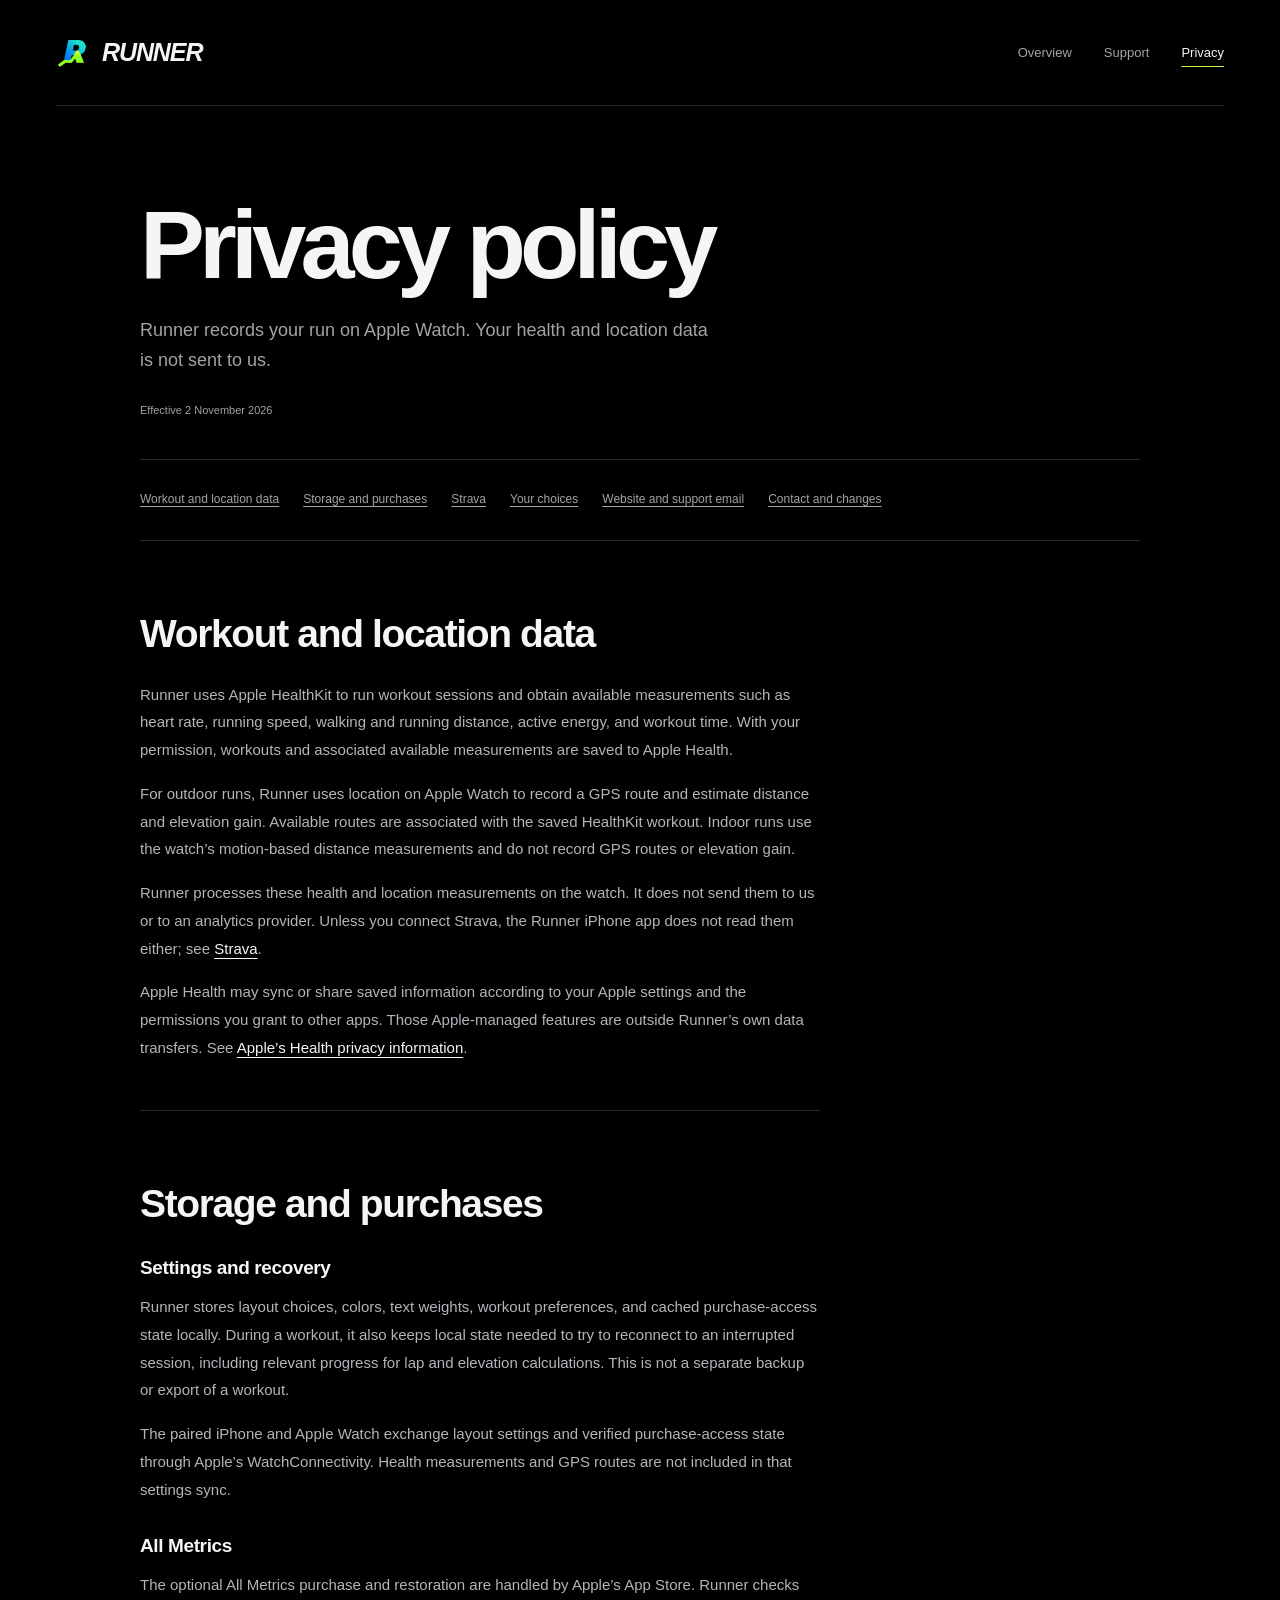
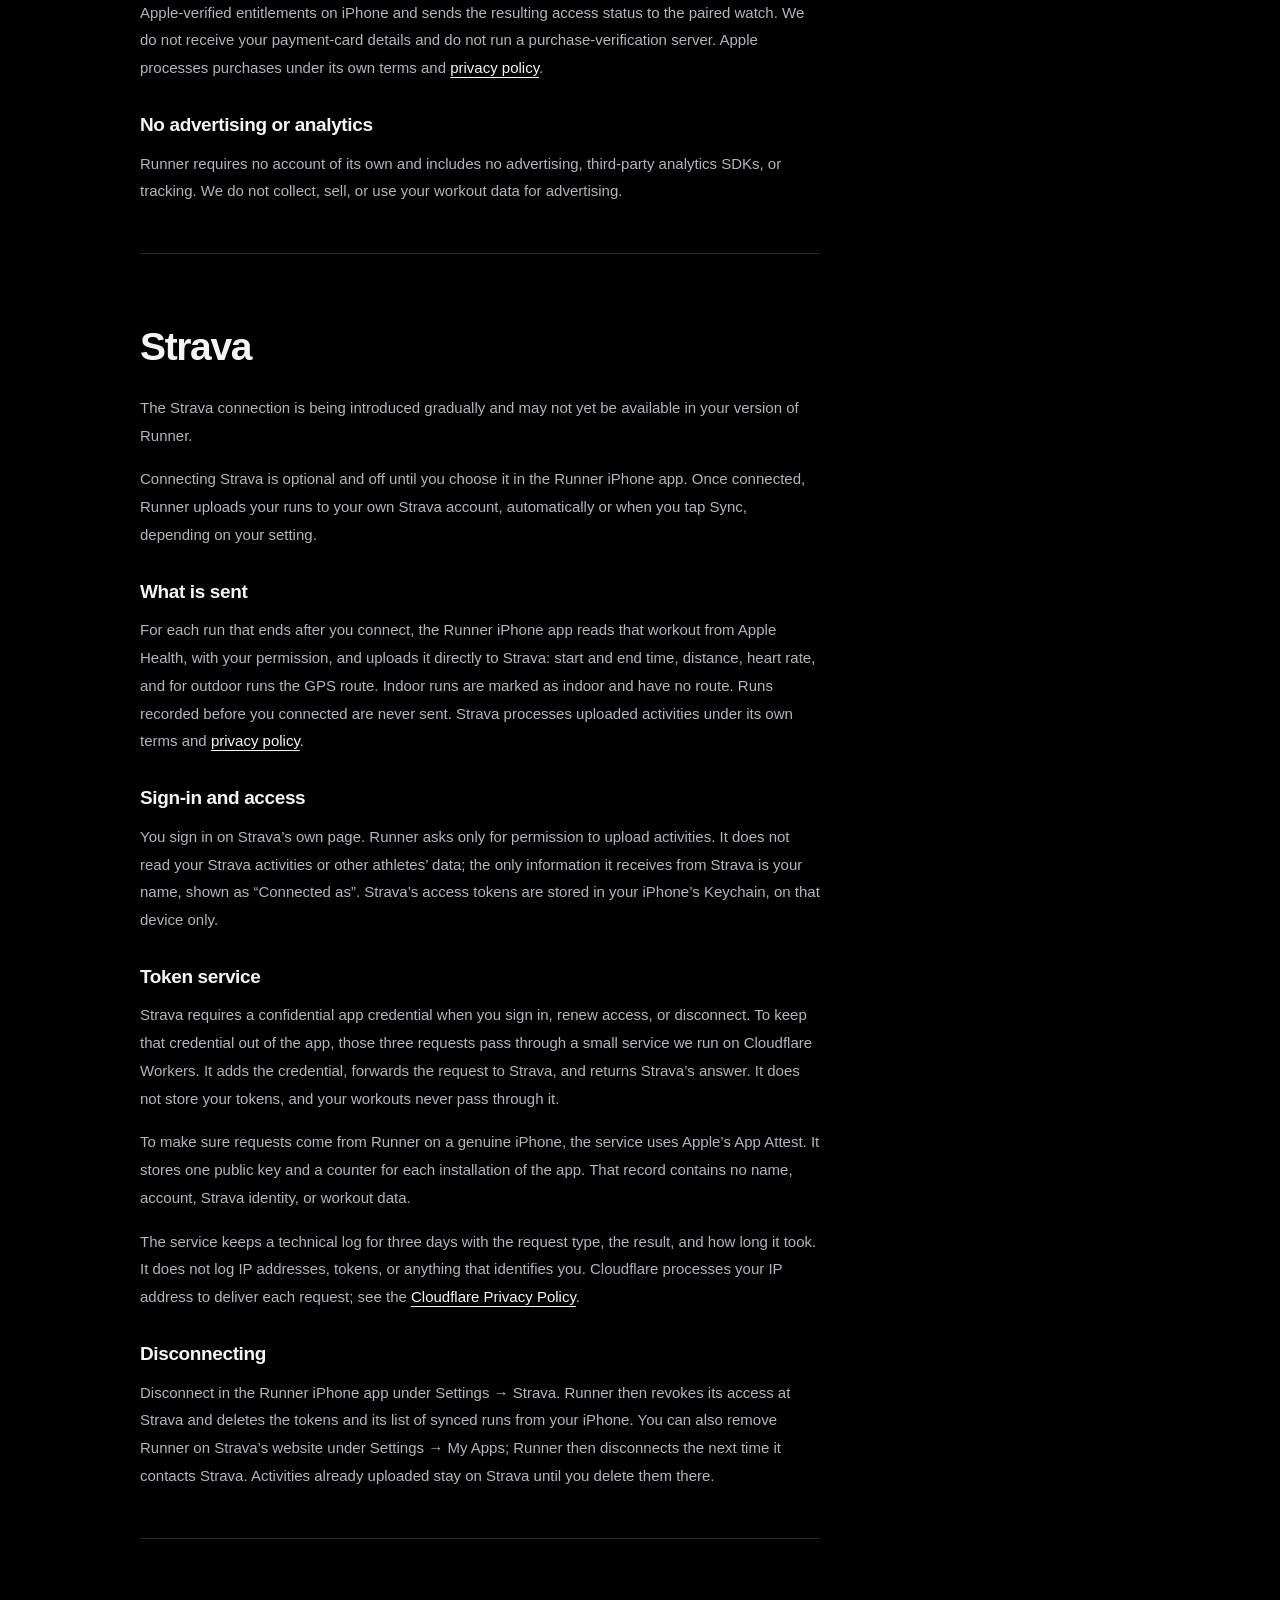
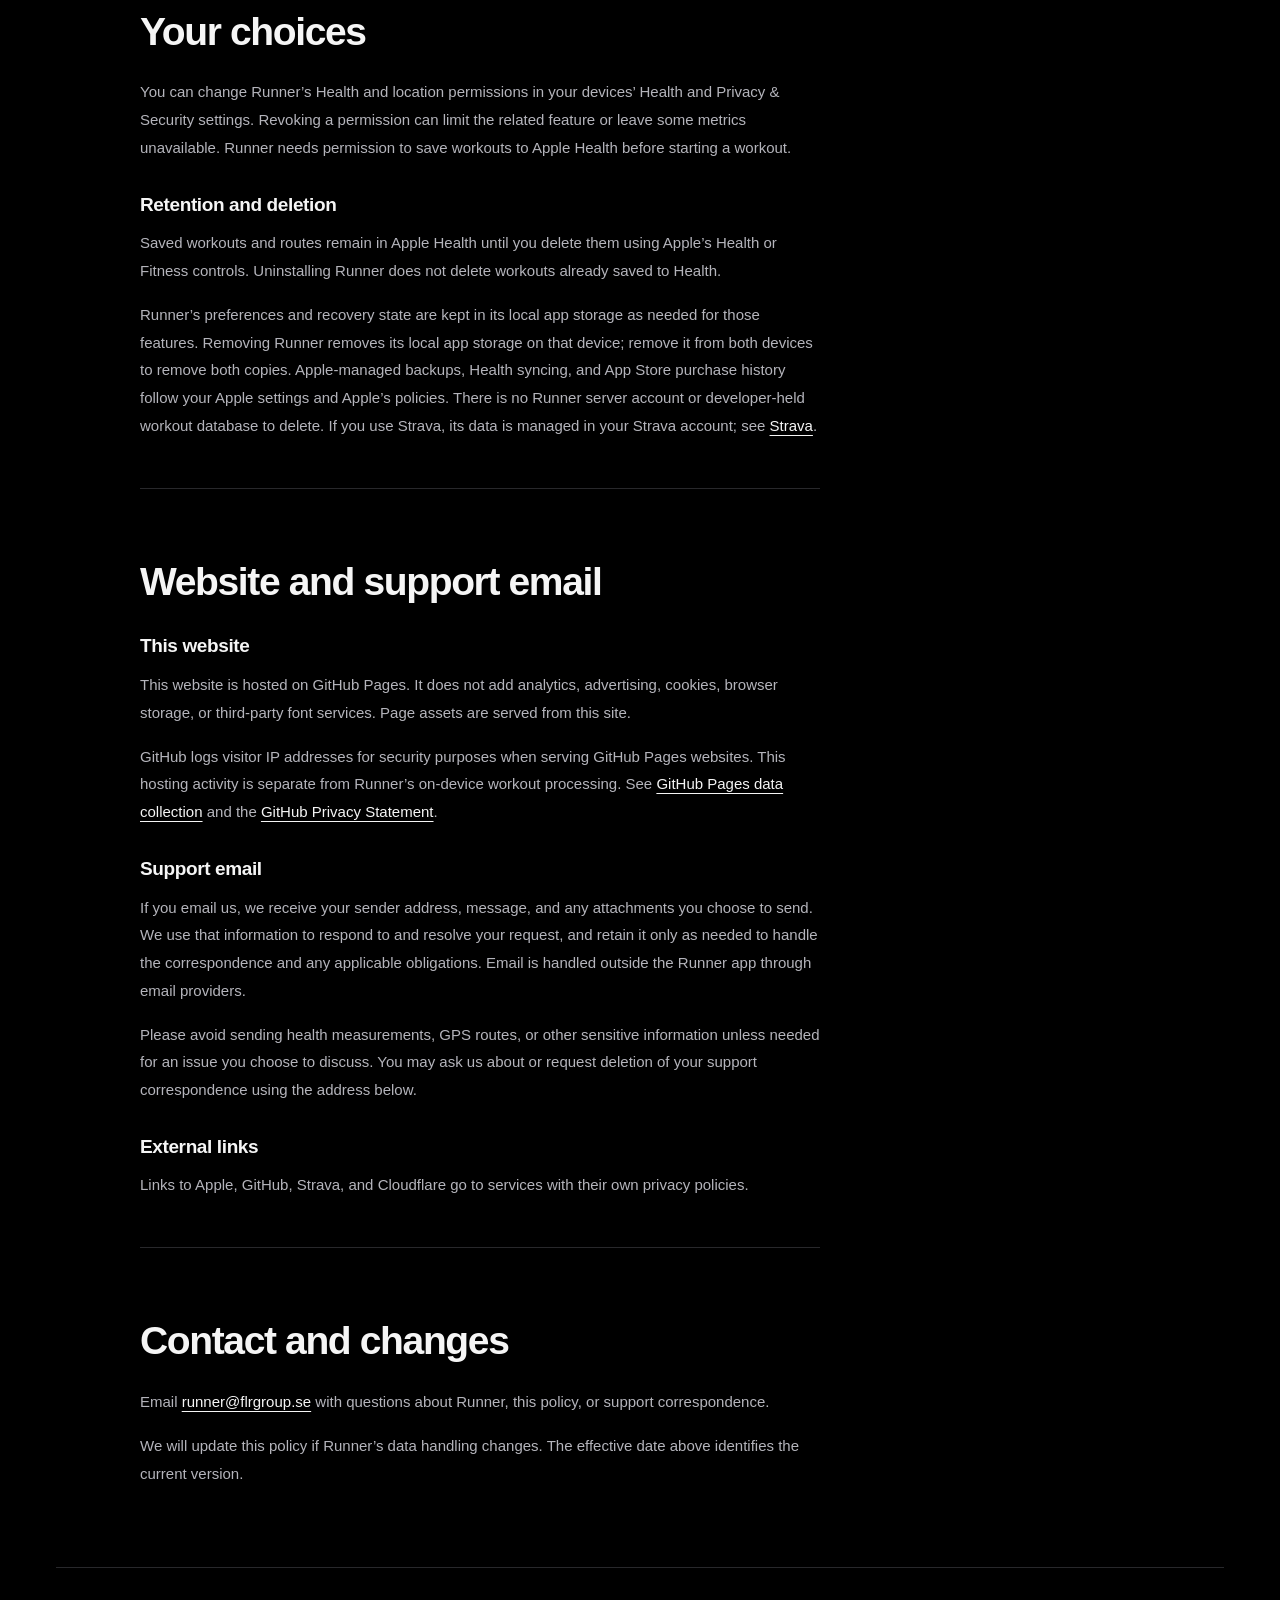
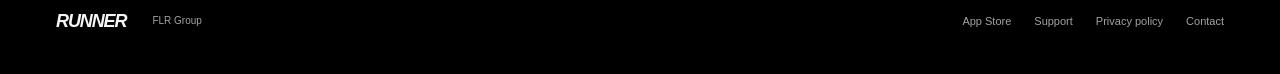
==== site/privacy/index.html @ bdeb4bf2 "Link to the App Store listing and simplify site copy Runner is live: replace the coming-soon text wi" ====
<!doctype html>
<html lang="en">
<head>
  <meta charset="utf-8">
  <meta name="viewport" content="width=device-width, initial-scale=1">
  <meta name="theme-color" content="#000000">
  <meta name="description" content="How Runner handles workout data, Apple Health, location, the optional Strava connection, purchases, and support. No accounts, advertising, or analytics in the app.">
  <title>Runner Privacy Policy</title>
  <link rel="canonical" href="https://runner.flrgroup.se/privacy/">
  <meta property="og:type" content="website">
  <meta property="og:site_name" content="Runner">
  <meta property="og:title" content="Runner Privacy Policy">
  <meta property="og:description" content="How Runner handles workout data, Apple Health, location, the optional Strava connection, purchases, and support. No accounts, advertising, or analytics in the app.">
  <meta property="og:url" content="https://runner.flrgroup.se/privacy/">
  <meta property="og:image" content="https://runner.flrgroup.se/assets/social-preview.png">
  <meta property="og:image:width" content="1200">
  <meta property="og:image:height" content="630">
  <meta property="og:image:alt" content="Runner. Your run. In full view. A running app for Apple Watch.">
  <meta name="twitter:card" content="summary_large_image">
  <link rel="icon" type="image/png" href="../assets/app-icon.png">
  <link rel="apple-touch-icon" href="../assets/app-icon.png">
  <link rel="stylesheet" href="../assets/style.css">
</head>
<body>
  <a class="skip-link" href="#main">Skip to content</a>
  <header class="site-header wrap">
    <a class="brand" href="../" aria-label="Runner home"><img src="../assets/app-icon.png" width="36" height="36" alt=""><span>RUNNER</span></a>
    <nav aria-label="Main navigation"><a href="../">Overview</a><a href="../support/">Support</a><a href="../privacy/" aria-current="page">Privacy</a></nav>
  </header>
  <main id="main">
    <div class="document wrap">
      <header class="document-header"><h1>Privacy policy</h1><p class="document-lead">Runner records your run on Apple Watch. Your health and location data is not sent to us.</p><p class="policy-date">Effective 2 November 2026</p></header>
      <nav class="document-toc" aria-label="Privacy policy contents"><a href="#workout-data">Workout and location data</a><a href="#device-data">Storage and purchases</a><a href="#strava">Strava</a><a href="#your-control">Your choices</a><a href="#website">Website and support email</a><a href="#contact">Contact and changes</a></nav>
      <div class="document-content">
        <section id="workout-data"><h2>Workout and location data</h2><p>Runner uses Apple HealthKit to run workout sessions and obtain available measurements such as heart rate, running speed, walking and running distance, active energy, and workout time. With your permission, workouts and associated available measurements are saved to Apple Health.</p><p>For outdoor runs, Runner uses location on Apple Watch to record a GPS route and estimate distance and elevation gain. Available routes are associated with the saved HealthKit workout. Indoor runs use the watch’s motion-based distance measurements and do not record GPS routes or elevation gain.</p><p>Runner processes these health and location measurements on the watch. It does not send them to us or to an analytics provider. Unless you connect Strava, the Runner iPhone app does not read them either; see <a href="#strava">Strava</a>.</p><p>Apple Health may sync or share saved information according to your Apple settings and the permissions you grant to other apps. Those Apple-managed features are outside Runner’s own data transfers. See <a href="https://www.apple.com/legal/privacy/data/en/health-app/">Apple’s Health privacy information</a>.</p></section>
        <section id="device-data"><h2>Storage and purchases</h2><h3>Settings and recovery</h3><p>Runner stores layout choices, colors, text weights, workout preferences, and cached purchase-access state locally. During a workout, it also keeps local state needed to try to reconnect to an interrupted session, including relevant progress for lap and elevation calculations. This is not a separate backup or export of a workout.</p><p>The paired iPhone and Apple Watch exchange layout settings and verified purchase-access state through Apple’s WatchConnectivity. Health measurements and GPS routes are not included in that settings sync.</p><h3>All Metrics</h3><p>The optional All Metrics purchase and restoration are handled by Apple’s App Store. Runner checks Apple-verified entitlements on iPhone and sends the resulting access status to the paired watch. We do not receive your payment-card details and do not run a purchase-verification server. Apple processes purchases under its own terms and <a href="https://www.apple.com/legal/privacy/">privacy policy</a>.</p><h3>No advertising or analytics</h3><p>Runner requires no account of its own and includes no advertising, third-party analytics SDKs, or tracking. We do not collect, sell, or use your workout data for advertising.</p></section>
        <section id="strava"><h2>Strava</h2><p>The Strava connection is being introduced gradually and may not yet be available in your version of Runner.</p><p>Connecting Strava is optional and off until you choose it in the Runner iPhone app. Once connected, Runner uploads your runs to your own Strava account, automatically or when you tap Sync, depending on your setting.</p><h3>What is sent</h3><p>For each run that ends after you connect, the Runner iPhone app reads that workout from Apple Health, with your permission, and uploads it directly to Strava: start and end time, distance, heart rate, and for outdoor runs the GPS route. Indoor runs are marked as indoor and have no route. Runs recorded before you connected are never sent. Strava processes uploaded activities under its own terms and <a href="https://www.strava.com/legal/privacy">privacy policy</a>.</p><h3>Sign-in and access</h3><p>You sign in on Strava’s own page. Runner asks only for permission to upload activities. It does not read your Strava activities or other athletes’ data; the only information it receives from Strava is your name, shown as “Connected as”. Strava’s access tokens are stored in your iPhone’s Keychain, on that device only.</p><h3>Token service</h3><p>Strava requires a confidential app credential when you sign in, renew access, or disconnect. To keep that credential out of the app, those three requests pass through a small service we run on Cloudflare Workers. It adds the credential, forwards the request to Strava, and returns Strava’s answer. It does not store your tokens, and your workouts never pass through it.</p><p>To make sure requests come from Runner on a genuine iPhone, the service uses Apple’s App Attest. It stores one public key and a counter for each installation of the app. That record contains no name, account, Strava identity, or workout data.</p><p>The service keeps a technical log for three days with the request type, the result, and how long it took. It does not log IP addresses, tokens, or anything that identifies you. Cloudflare processes your IP address to deliver each request; see the <a href="https://www.cloudflare.com/privacypolicy/">Cloudflare Privacy Policy</a>.</p><h3>Disconnecting</h3><p>Disconnect in the Runner iPhone app under Settings → Strava. Runner then revokes its access at Strava and deletes the tokens and its list of synced runs from your iPhone. You can also remove Runner on Strava’s website under Settings → My Apps; Runner then disconnects the next time it contacts Strava. Activities already uploaded stay on Strava until you delete them there.</p></section>
        <section id="your-control"><h2>Your choices</h2><p>You can change Runner’s Health and location permissions in your devices’ Health and Privacy &amp; Security settings. Revoking a permission can limit the related feature or leave some metrics unavailable. Runner needs permission to save workouts to Apple Health before starting a workout.</p><h3>Retention and deletion</h3><p>Saved workouts and routes remain in Apple Health until you delete them using Apple’s Health or Fitness controls. Uninstalling Runner does not delete workouts already saved to Health.</p><p>Runner’s preferences and recovery state are kept in its local app storage as needed for those features. Removing Runner removes its local app storage on that device; remove it from both devices to remove both copies. Apple-managed backups, Health syncing, and App Store purchase history follow your Apple settings and Apple’s policies. There is no Runner server account or developer-held workout database to delete. If you use Strava, its data is managed in your Strava account; see <a href="#strava">Strava</a>.</p></section>
        <section id="website"><h2>Website and support email</h2><h3>This website</h3><p>This website is hosted on GitHub Pages. It does not add analytics, advertising, cookies, browser storage, or third-party font services. Page assets are served from this site.</p><p>GitHub logs visitor IP addresses for security purposes when serving GitHub Pages websites. This hosting activity is separate from Runner’s on-device workout processing. See <a href="https://docs.github.com/en/pages/getting-started-with-github-pages/what-is-github-pages#data-collection">GitHub Pages data collection</a> and the <a href="https://docs.github.com/en/site-policy/privacy-policies/github-general-privacy-statement">GitHub Privacy Statement</a>.</p><h3>Support email</h3><p>If you email us, we receive your sender address, message, and any attachments you choose to send. We use that information to respond to and resolve your request, and retain it only as needed to handle the correspondence and any applicable obligations. Email is handled outside the Runner app through email providers.</p><p>Please avoid sending health measurements, GPS routes, or other sensitive information unless needed for an issue you choose to discuss. You may ask us about or request deletion of your support correspondence using the address below.</p><h3>External links</h3><p>Links to Apple, GitHub, Strava, and Cloudflare go to services with their own privacy policies.</p></section>
        <section id="contact"><h2>Contact and changes</h2><p>Email <a href="mailto:runner@flrgroup.se">runner@flrgroup.se</a> with questions about Runner, this policy, or support correspondence.</p><p>We will update this policy if Runner’s data handling changes. The effective date above identifies the current version.</p></section>
      </div>
    </div>
</main>
  <footer class="site-footer wrap">
    <a class="footer-brand" href="../">RUNNER</a>
    <p><a href="https://www.flrgroup.se/">FLR Group</a></p>
    <nav aria-label="Footer navigation"><a href="https://apps.apple.com/app/runner-running-watch/id6816334642">App Store</a><a href="../support/">Support</a><a href="../privacy/">Privacy policy</a><a href="mailto:runner@flrgroup.se">Contact</a></nav>
  </footer>
</body>
</html>
---- site/assets/style.css ----
:root {
  color-scheme: dark;
  --black: #000;
  --white: #f5f5f5;
  --muted: #a2a2a8;
  --line: #28282b;
  --lime: #c4fa40;
  --cyan: #32d5f4;
  --pink: #ff5c85;
  --yellow: #ffdf45;
  font-family: -apple-system, BlinkMacSystemFont, "Helvetica Neue", Arial, sans-serif;
  font-synthesis: none;
  text-rendering: optimizeLegibility;
  -webkit-font-smoothing: antialiased;
}
* { box-sizing: border-box; }
html { scroll-behavior: smooth; scroll-padding-top: 2rem; }
body { margin: 0; background: var(--black); color: var(--white); line-height: 1.65; }
::selection { color: var(--black); background: var(--lime); }
a { color: inherit; text-underline-offset: .25em; }
a:hover { color: var(--lime); }
a:focus-visible { outline: 2px solid var(--lime); outline-offset: 6px; }
img { display: block; max-width: 100%; height: auto; }
h1, h2, h3, p, figure { margin: 0; }
h1, h2, h3 { line-height: 1.05; }
em { font-style: italic; }
.wrap { width: min(1240px, calc(100% - 112px)); margin-inline: auto; }
.skip-link { position: absolute; z-index: 5; top: 8px; left: 12px; padding: 10px 20px; background: var(--lime); color: #000; transform: translateY(-150%); }
.skip-link:focus { transform: none; color: #000; }
.site-header { display: flex; align-items: center; justify-content: space-between; min-height: 106px; gap: 24px; border-bottom: 1px solid var(--line); }
.brand { display: inline-flex; align-items: center; gap: 10px; text-decoration: none; }
.brand span, .footer-brand { font-size: 25px; font-style: italic; font-weight: 900; letter-spacing: -1.1px; }
.brand img { width: 36px; height: 36px; }
.site-header nav { display: flex; gap: 32px; align-items: center; }
.site-header nav a { font-size: 13px; padding-block: 12px; color: var(--muted); text-decoration: none; }
.site-header nav a:hover, .site-header nav a[aria-current] { color: var(--white); }
.site-header nav a[aria-current] { text-decoration: underline; text-decoration-color: var(--lime); text-underline-offset: 9px; }
.hero { display: grid; grid-template-columns: 1.25fr .75fr; gap: 24px; padding-block: 64px 68px; align-items: center; }
.hero h1 { font-size: clamp(56px, 7vw, 96px); letter-spacing: -.05em; font-weight: 850; line-height: .95; }
.hero h1 em { color: var(--lime); }
.hero-description { font-size: 17px; color: var(--muted); max-width: 400px; margin-top: 28px; line-height: 1.6; }
.button { display: inline-flex; align-items: center; justify-content: space-between; gap: 32px; min-height: 50px; padding: 12px 22px; background: var(--lime); color: #000; font-size: 13px; font-weight: 750; text-decoration: none; border-radius: 3px; }
.button:hover { background: #d4ff72; color: #000; }
.button span { font-size: 20px; line-height: 1; font-weight: 400; }
.app-store-badge { display: inline-block; margin-top: 28px; }
.app-store-badge img { width: auto; height: 48px; }
.app-store-badge:focus-visible { outline-offset: 4px; }
.compatibility { margin-top: 16px; color: var(--muted); font-size: 12px; line-height: 1.7; }
.product-figure { align-self: center; display: flex; flex-direction: column; align-items: center; padding-top: 12px; }
.watch { position: relative; width: min(100%, 340px); aspect-ratio: 561 / 924; overflow: hidden; }
.watch .watch-art { position: absolute; width: 534.75936%; max-width: none; height: auto; left: -217.29055%; top: -71.75325%; }
.watch-screen { position: absolute; left: 9.1%; top: 21.75%; width: 76.65%; height: 56.49%; background: #000; border-radius: 25% / 21%; overflow: hidden; }
.watch-screen img { position: absolute; left: .93%; top: .77%; width: 98.14%; height: 98.46%; object-fit: fill; border-radius: 24% / 20%; }
.product-figure figcaption { margin-top: 16px; width: 100%; text-align: center; font-size: 11px; color: var(--muted); }
.section-rule { border-top: 1px solid var(--line); padding-block: 64px; }
h2 { font-size: clamp(28px, 3vw, 40px); letter-spacing: -.035em; font-weight: 750; line-height: 1.1; }
.section-intro > p { color: var(--muted); margin-top: 16px; max-width: 380px; font-size: 15px; }
.overview, .metrics-section { display: grid; grid-template-columns: 1fr 1fr; gap: 80px; }
.gesture-detail { min-width: 0; }
.metric-cycle { display: flex; align-items: center; gap: 16px; padding-block: 20px; border-block: 1px solid var(--line); color: var(--cyan); font-size: clamp(19px, 2.5vw, 31px); font-weight: 800; letter-spacing: -.03em; white-space: nowrap; }
.cycle-arrow { color: var(--lime); font-size: 26px; font-weight: 400; }
.gesture-detail > p { margin-top: 20px; color: var(--muted); font-size: 14px; }
.gesture-detail > .gesture-note { margin-top: 12px; font-size: 12px; }
.layout-notes > div { padding-block: 20px; border-top: 1px solid var(--line); }
.layout-notes > div:first-child { padding-top: 0; border-top: 0; }
.layout-notes > div:last-child { padding-bottom: 0; }
.layout-notes h3 { font-size: 18px; font-weight: 650; letter-spacing: -.01em; margin-bottom: 8px; }
.layout-notes p { color: var(--muted); font-size: 14px; }
.terrain-grid { display: grid; grid-template-columns: 1fr 1fr; gap: 80px; margin-top: 32px; }
.terrain-grid article { border-top: 1px solid var(--line); padding-top: 20px; }
.terrain-grid h3 { font-size: 18px; font-weight: 650; letter-spacing: -.01em; }
.terrain-grid p { max-width: 430px; color: var(--muted); font-size: 14px; margin-top: 8px; }
.terrain-footnote { color: var(--muted); font-size: 12px; margin-top: 24px; }
.lime { color: var(--lime); } .cyan { color: var(--cyan); } .pink { color: var(--pink); } .yellow { color: var(--yellow); }
.text-link { font-size: 13px; font-weight: 600; display: inline-flex; align-items: center; gap: 24px; min-height: 44px; margin-top: 17px; }
.text-link span { color: var(--lime); font-size: 19px; font-weight: 400; }
.metric-group-label { display: flex; justify-content: space-between; gap: 20px; align-items: center; padding-bottom: 17px; border-bottom: 1px solid var(--line); }
.metric-group-label h3 { color: var(--muted); font-size: 10px; letter-spacing: .13em; line-height: 1.5; }
.metric-group-label > span { color: var(--muted); font-size: 10px; }
.metric-list ul { list-style: none; padding: 0; margin: 0; }
.metric-list li { display: flex; justify-content: space-between; align-items: center; gap: 20px; padding-block: 12px; border-bottom: 1px solid var(--line); font-size: 14px; }
.metric-list li > span:last-child { font-size: 12px; font-weight: 650; }
.metric-list li small { color: var(--muted); font-size: 10px; margin-left: 5px; }
.premium-label { margin-top: 30px; }
.premium-label h3 { color: var(--lime); }
.metric-footnote { color: var(--muted); font-size: 12px; margin-top: 15px; }
.privacy-callout { display: grid; grid-template-columns: 1fr 1fr; gap: 24px 80px; }
.privacy-callout > div { max-width: 430px; color: var(--muted); font-size: 15px; }
.privacy-callout .text-link { color: var(--white); }
.site-footer { display: grid; grid-template-columns: auto 1fr auto; align-items: center; gap: 18px 26px; border-top: 1px solid var(--line); padding-block: 32px; }
.footer-brand { font-size: 18px; text-decoration: none; }
.site-footer p { font-size: 10px; color: var(--muted); }
.site-footer p a { text-decoration: none; }
.site-footer nav { display: flex; gap: 23px; }
.site-footer nav a { font-size: 11px; color: var(--muted); text-decoration: none; padding-block: 12px; }
.site-footer nav a:hover { color: var(--lime); }
/* Support and policy use the same type and accents, with a reading column. */
.document { max-width: 1000px; padding-block: 67px 80px; }
.document-header h1, .not-found h1 { font-size: clamp(64px, 7.6vw, 100px); font-weight: 800; letter-spacing: -.06em; line-height: .98; margin-block: 24px; }
.document-lead { color: var(--muted); font-size: 18px; max-width: 570px; line-height: 1.65; }
.contact-link { display: inline-flex; gap: 25px; align-items: center; color: var(--lime); font-size: clamp(17px, 2.8vw, 25px); margin-top: 24px; min-height: 44px; }
.contact-note, .policy-date { color: var(--muted); font-size: 11px; margin-top: 9px; }
.policy-date { margin-top: 25px; }
.document-toc { display: flex; flex-wrap: wrap; gap: 6px 24px; padding-block: 24px; margin-top: 40px; border-block: 1px solid var(--line); }
.document-toc a { color: var(--muted); font-size: 12px; padding-block: 6px; }
.document-toc a:hover { color: var(--lime); }
.document-content { max-width: 680px; }
.document-content section { padding-top: 55px; }
.document-content section + section { border-top: 1px solid var(--line); margin-top: 48px; }
.document-content h2 { font-size: clamp(28px, 4vw, 39px); margin-top: 17px; margin-bottom: 25px; }
.document-content h3 { font-size: 19px; font-weight: 650; letter-spacing: -.02em; line-height: 1.35; margin-top: 30px; margin-bottom: 12px; }
.document-content p { color: #b4b4bb; font-size: 15px; line-height: 1.85; overflow-wrap: anywhere; }
.document-content p + p { margin-top: 16px; }
.document-content strong { color: var(--white); font-weight: 600; }
.document-content a { color: var(--white); }
.document-content a:hover { color: var(--lime); }
.not-found { padding-block: 100px; min-height: 65vh; }
.not-found .button { margin-top: 28px; margin-right: 30px; }
@media (min-width: 1500px) { .hero { min-height: 790px; } .watch { width: 370px; } }
@media (max-width: 1000px) {
  .wrap { width: calc(100% - 64px); }
  .hero { grid-template-columns: 1.1fr .9fr; padding-top: 50px; }
  .watch { width: min(100%, 300px); }
  .overview, .metrics-section, .privacy-callout, .terrain-grid { column-gap: 48px; }
  .site-footer { grid-template-columns: auto 1fr; }
  .site-footer nav { grid-column: 1 / -1; }
}
@media (max-width: 650px) {
  .wrap { width: calc(100% - 40px); }
  .site-header { min-height: 84px; gap: 16px; }
  .brand { gap: 5px; }
  .brand span { font-size: 20px; }
  .brand img { width: 28px; height: 28px; }
  .site-header nav { gap: 16px; }
  .site-header nav a { font-size: 11px; }
  .hero { grid-template-columns: 1fr; padding-block: 43px 45px; gap: 35px; }
  .hero h1 { font-size: clamp(52px, 14vw, 72px); }
  .hero-description { margin-top: 20px; font-size: 16px; }
  .app-store-badge { margin-top: 20px; }
  .product-figure { padding-top: 0; }
  .watch { width: 260px; }
  .section-rule { padding-block: 44px; }
  .overview, .metrics-section, .privacy-callout { grid-template-columns: 1fr; gap: 24px; }
  h2 { font-size: 30px; }
  .terrain-grid { grid-template-columns: 1fr; gap: 24px; margin-top: 24px; }
  .terrain-grid p { max-width: 440px; }
  .site-footer { padding-block: 27px; gap: 14px 20px; }
  .site-footer p { text-align: right; }
  .site-footer nav { gap: 26px; }
  .document { padding-top: 43px; padding-bottom: 55px; }
  .document-header h1 { font-size: clamp(60px, 15vw, 82px); }
  .document-lead { font-size: 16px; }
  .document-toc { margin-top: 30px; padding-block: 16px; gap: 4px 21px; }
  .document-content section { padding-top: 38px; }
  .document-content section + section { margin-top: 36px; }
  .document-content h2 { font-size: 33px; }
  .not-found { padding-block: 60px; }
}
@media (prefers-reduced-motion: reduce) { html { scroll-behavior: auto; } }
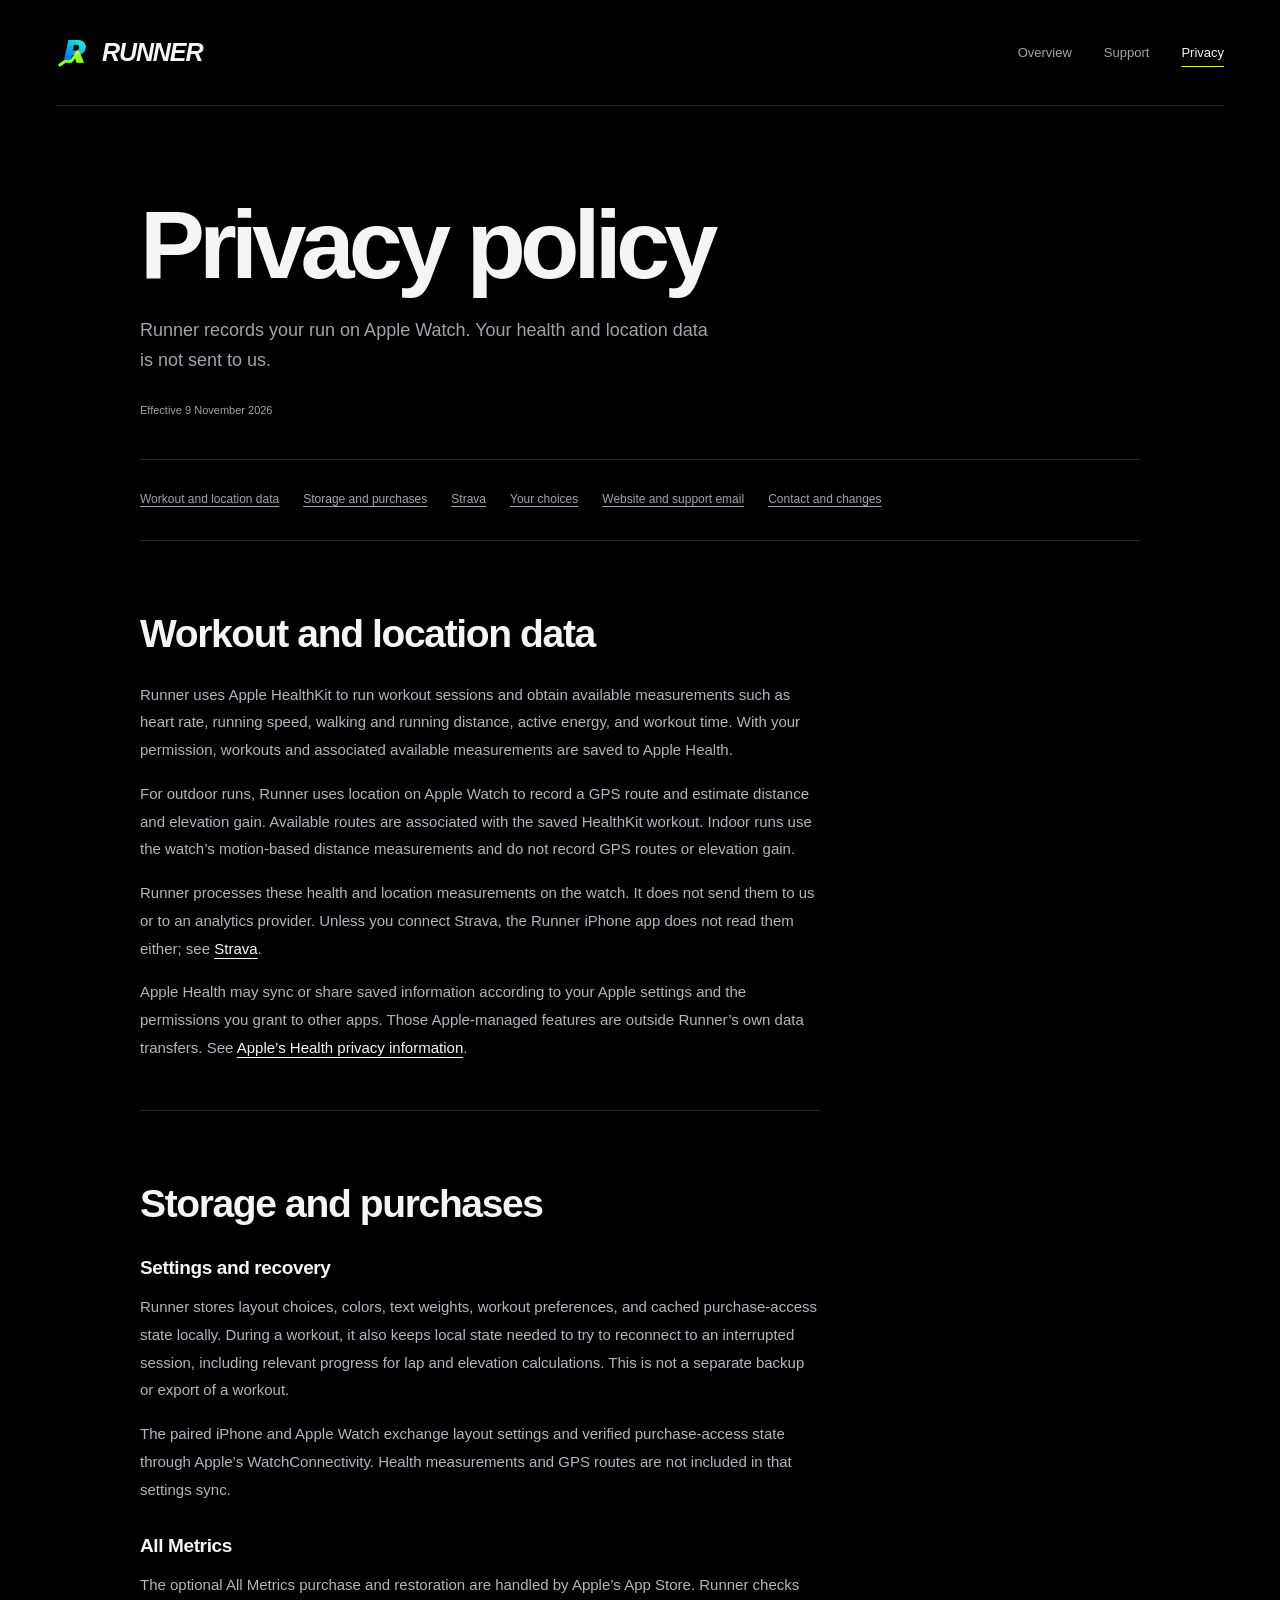
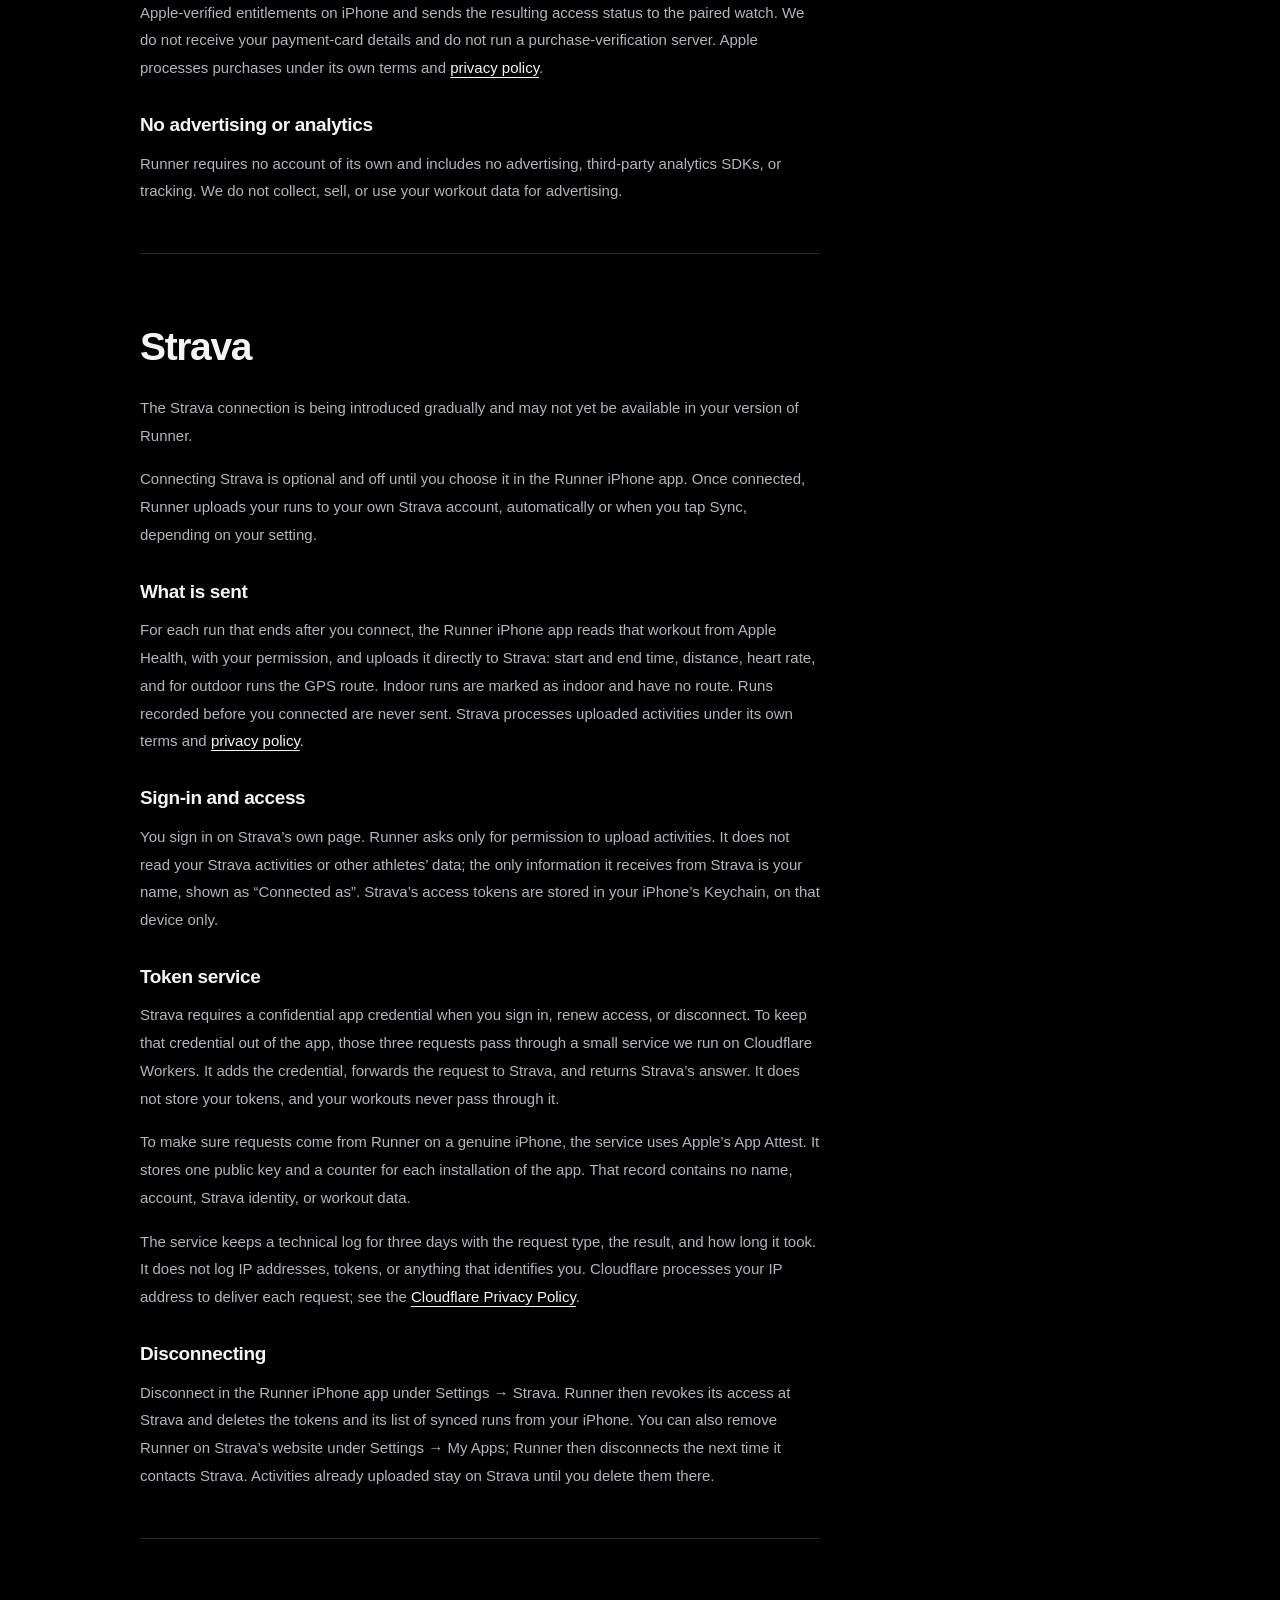
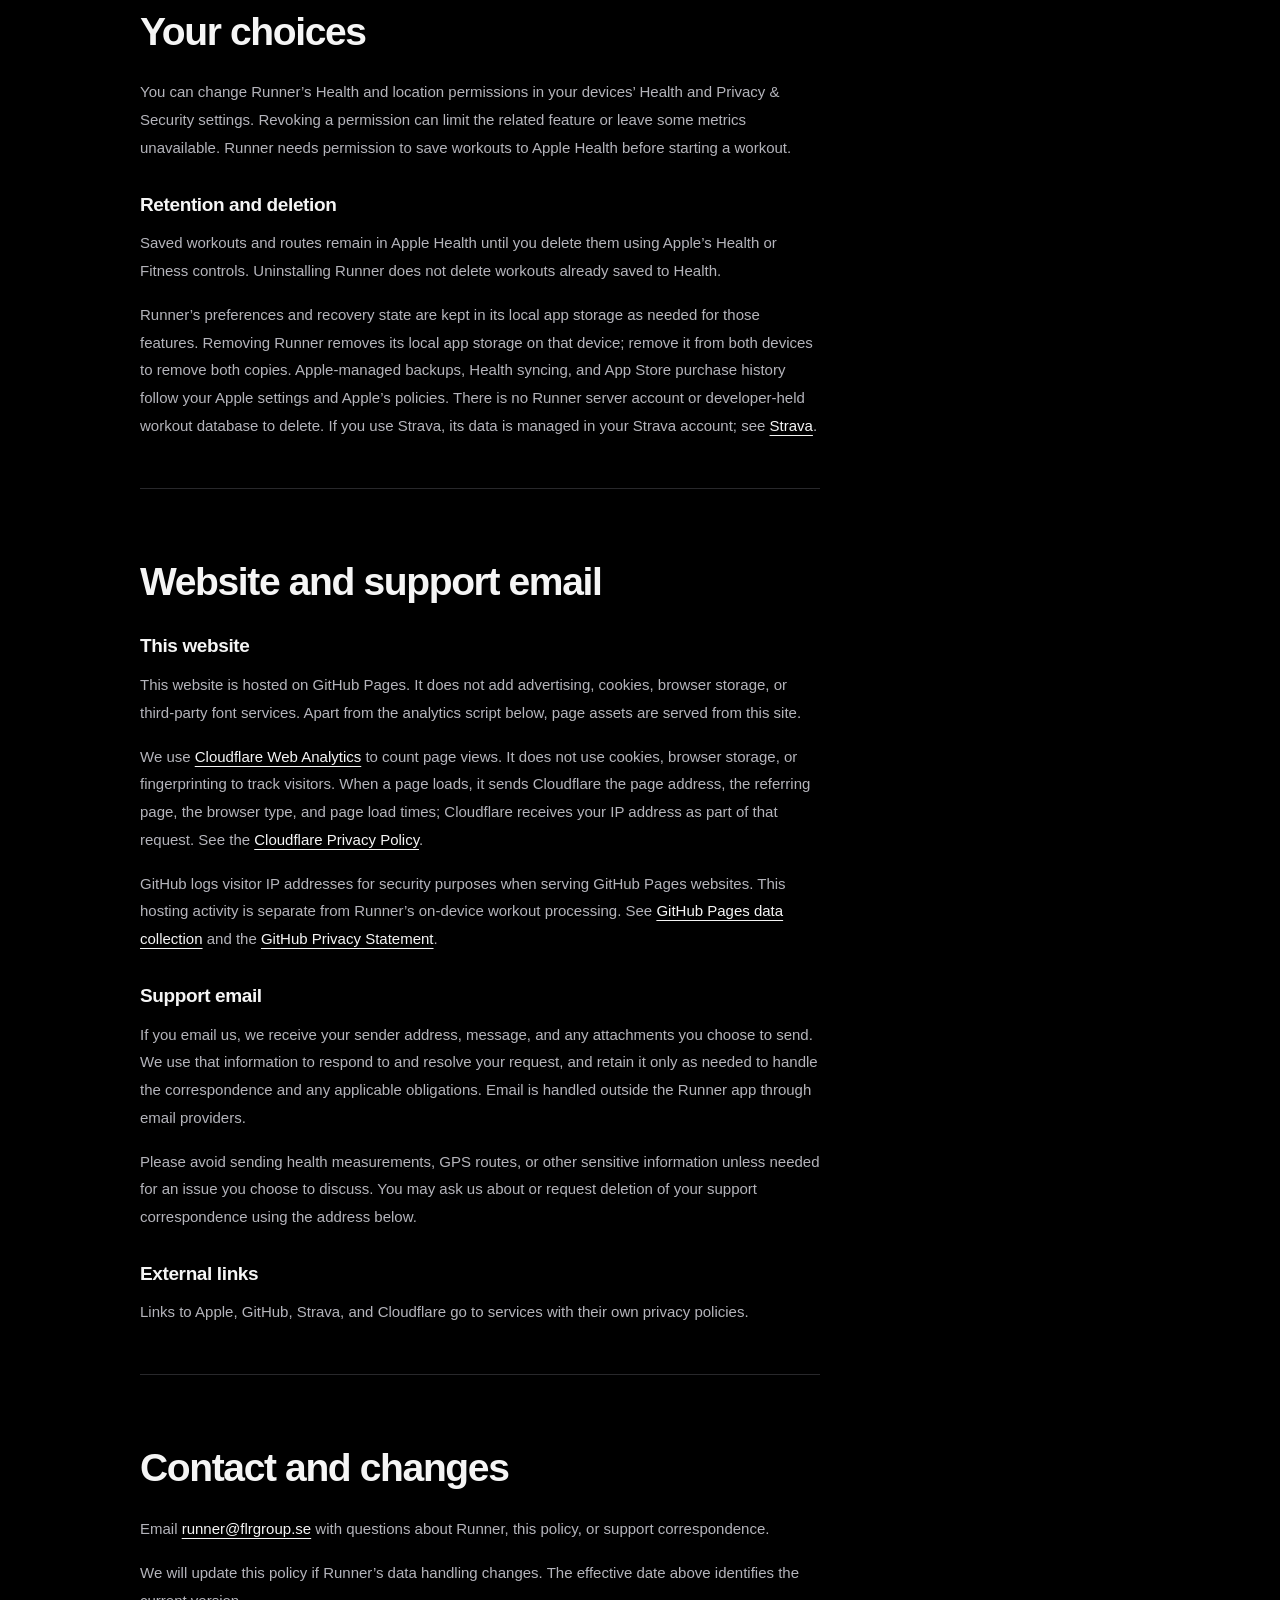
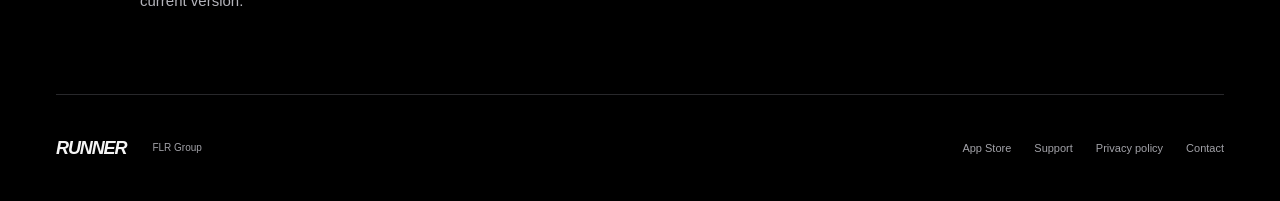
==== commit 3979c294: "Count page views with Cloudflare Web Analytics Add the Cloudflare Web Analytics beacon to every page" ====
--- a/site/privacy/index.html
+++ b/site/privacy/index.html
@@ -29,14 +29,14 @@
   </header>
   <main id="main">
     <div class="document wrap">
-      <header class="document-header"><h1>Privacy policy</h1><p class="document-lead">Runner records your run on Apple Watch. Your health and location data is not sent to us.</p><p class="policy-date">Effective 2 November 2026</p></header>
+      <header class="document-header"><h1>Privacy policy</h1><p class="document-lead">Runner records your run on Apple Watch. Your health and location data is not sent to us.</p><p class="policy-date">Effective 9 November 2026</p></header>
       <nav class="document-toc" aria-label="Privacy policy contents"><a href="#workout-data">Workout and location data</a><a href="#device-data">Storage and purchases</a><a href="#strava">Strava</a><a href="#your-control">Your choices</a><a href="#website">Website and support email</a><a href="#contact">Contact and changes</a></nav>
       <div class="document-content">
         <section id="workout-data"><h2>Workout and location data</h2><p>Runner uses Apple HealthKit to run workout sessions and obtain available measurements such as heart rate, running speed, walking and running distance, active energy, and workout time. With your permission, workouts and associated available measurements are saved to Apple Health.</p><p>For outdoor runs, Runner uses location on Apple Watch to record a GPS route and estimate distance and elevation gain. Available routes are associated with the saved HealthKit workout. Indoor runs use the watch’s motion-based distance measurements and do not record GPS routes or elevation gain.</p><p>Runner processes these health and location measurements on the watch. It does not send them to us or to an analytics provider. Unless you connect Strava, the Runner iPhone app does not read them either; see <a href="#strava">Strava</a>.</p><p>Apple Health may sync or share saved information according to your Apple settings and the permissions you grant to other apps. Those Apple-managed features are outside Runner’s own data transfers. See <a href="https://www.apple.com/legal/privacy/data/en/health-app/">Apple’s Health privacy information</a>.</p></section>
         <section id="device-data"><h2>Storage and purchases</h2><h3>Settings and recovery</h3><p>Runner stores layout choices, colors, text weights, workout preferences, and cached purchase-access state locally. During a workout, it also keeps local state needed to try to reconnect to an interrupted session, including relevant progress for lap and elevation calculations. This is not a separate backup or export of a workout.</p><p>The paired iPhone and Apple Watch exchange layout settings and verified purchase-access state through Apple’s WatchConnectivity. Health measurements and GPS routes are not included in that settings sync.</p><h3>All Metrics</h3><p>The optional All Metrics purchase and restoration are handled by Apple’s App Store. Runner checks Apple-verified entitlements on iPhone and sends the resulting access status to the paired watch. We do not receive your payment-card details and do not run a purchase-verification server. Apple processes purchases under its own terms and <a href="https://www.apple.com/legal/privacy/">privacy policy</a>.</p><h3>No advertising or analytics</h3><p>Runner requires no account of its own and includes no advertising, third-party analytics SDKs, or tracking. We do not collect, sell, or use your workout data for advertising.</p></section>
         <section id="strava"><h2>Strava</h2><p>The Strava connection is being introduced gradually and may not yet be available in your version of Runner.</p><p>Connecting Strava is optional and off until you choose it in the Runner iPhone app. Once connected, Runner uploads your runs to your own Strava account, automatically or when you tap Sync, depending on your setting.</p><h3>What is sent</h3><p>For each run that ends after you connect, the Runner iPhone app reads that workout from Apple Health, with your permission, and uploads it directly to Strava: start and end time, distance, heart rate, and for outdoor runs the GPS route. Indoor runs are marked as indoor and have no route. Runs recorded before you connected are never sent. Strava processes uploaded activities under its own terms and <a href="https://www.strava.com/legal/privacy">privacy policy</a>.</p><h3>Sign-in and access</h3><p>You sign in on Strava’s own page. Runner asks only for permission to upload activities. It does not read your Strava activities or other athletes’ data; the only information it receives from Strava is your name, shown as “Connected as”. Strava’s access tokens are stored in your iPhone’s Keychain, on that device only.</p><h3>Token service</h3><p>Strava requires a confidential app credential when you sign in, renew access, or disconnect. To keep that credential out of the app, those three requests pass through a small service we run on Cloudflare Workers. It adds the credential, forwards the request to Strava, and returns Strava’s answer. It does not store your tokens, and your workouts never pass through it.</p><p>To make sure requests come from Runner on a genuine iPhone, the service uses Apple’s App Attest. It stores one public key and a counter for each installation of the app. That record contains no name, account, Strava identity, or workout data.</p><p>The service keeps a technical log for three days with the request type, the result, and how long it took. It does not log IP addresses, tokens, or anything that identifies you. Cloudflare processes your IP address to deliver each request; see the <a href="https://www.cloudflare.com/privacypolicy/">Cloudflare Privacy Policy</a>.</p><h3>Disconnecting</h3><p>Disconnect in the Runner iPhone app under Settings → Strava. Runner then revokes its access at Strava and deletes the tokens and its list of synced runs from your iPhone. You can also remove Runner on Strava’s website under Settings → My Apps; Runner then disconnects the next time it contacts Strava. Activities already uploaded stay on Strava until you delete them there.</p></section>
         <section id="your-control"><h2>Your choices</h2><p>You can change Runner’s Health and location permissions in your devices’ Health and Privacy &amp; Security settings. Revoking a permission can limit the related feature or leave some metrics unavailable. Runner needs permission to save workouts to Apple Health before starting a workout.</p><h3>Retention and deletion</h3><p>Saved workouts and routes remain in Apple Health until you delete them using Apple’s Health or Fitness controls. Uninstalling Runner does not delete workouts already saved to Health.</p><p>Runner’s preferences and recovery state are kept in its local app storage as needed for those features. Removing Runner removes its local app storage on that device; remove it from both devices to remove both copies. Apple-managed backups, Health syncing, and App Store purchase history follow your Apple settings and Apple’s policies. There is no Runner server account or developer-held workout database to delete. If you use Strava, its data is managed in your Strava account; see <a href="#strava">Strava</a>.</p></section>
-        <section id="website"><h2>Website and support email</h2><h3>This website</h3><p>This website is hosted on GitHub Pages. It does not add analytics, advertising, cookies, browser storage, or third-party font services. Page assets are served from this site.</p><p>GitHub logs visitor IP addresses for security purposes when serving GitHub Pages websites. This hosting activity is separate from Runner’s on-device workout processing. See <a href="https://docs.github.com/en/pages/getting-started-with-github-pages/what-is-github-pages#data-collection">GitHub Pages data collection</a> and the <a href="https://docs.github.com/en/site-policy/privacy-policies/github-general-privacy-statement">GitHub Privacy Statement</a>.</p><h3>Support email</h3><p>If you email us, we receive your sender address, message, and any attachments you choose to send. We use that information to respond to and resolve your request, and retain it only as needed to handle the correspondence and any applicable obligations. Email is handled outside the Runner app through email providers.</p><p>Please avoid sending health measurements, GPS routes, or other sensitive information unless needed for an issue you choose to discuss. You may ask us about or request deletion of your support correspondence using the address below.</p><h3>External links</h3><p>Links to Apple, GitHub, Strava, and Cloudflare go to services with their own privacy policies.</p></section>
+        <section id="website"><h2>Website and support email</h2><h3>This website</h3><p>This website is hosted on GitHub Pages. It does not add advertising, cookies, browser storage, or third-party font services. Apart from the analytics script below, page assets are served from this site.</p><p>We use <a href="https://www.cloudflare.com/web-analytics/">Cloudflare Web Analytics</a> to count page views. It does not use cookies, browser storage, or fingerprinting to track visitors. When a page loads, it sends Cloudflare the page address, the referring page, the browser type, and page load times; Cloudflare receives your IP address as part of that request. See the <a href="https://www.cloudflare.com/privacypolicy/">Cloudflare Privacy Policy</a>.</p><p>GitHub logs visitor IP addresses for security purposes when serving GitHub Pages websites. This hosting activity is separate from Runner’s on-device workout processing. See <a href="https://docs.github.com/en/pages/getting-started-with-github-pages/what-is-github-pages#data-collection">GitHub Pages data collection</a> and the <a href="https://docs.github.com/en/site-policy/privacy-policies/github-general-privacy-statement">GitHub Privacy Statement</a>.</p><h3>Support email</h3><p>If you email us, we receive your sender address, message, and any attachments you choose to send. We use that information to respond to and resolve your request, and retain it only as needed to handle the correspondence and any applicable obligations. Email is handled outside the Runner app through email providers.</p><p>Please avoid sending health measurements, GPS routes, or other sensitive information unless needed for an issue you choose to discuss. You may ask us about or request deletion of your support correspondence using the address below.</p><h3>External links</h3><p>Links to Apple, GitHub, Strava, and Cloudflare go to services with their own privacy policies.</p></section>
         <section id="contact"><h2>Contact and changes</h2><p>Email <a href="mailto:runner@flrgroup.se">runner@flrgroup.se</a> with questions about Runner, this policy, or support correspondence.</p><p>We will update this policy if Runner’s data handling changes. The effective date above identifies the current version.</p></section>
       </div>
     </div>
@@ -44,7 +44,8 @@
   <footer class="site-footer wrap">
     <a class="footer-brand" href="../">RUNNER</a>
     <p><a href="https://www.flrgroup.se/">FLR Group</a></p>
-    <nav aria-label="Footer navigation"><a href="https://apps.apple.com/app/runner-running-watch/id6816334642">App Store</a><a href="../support/">Support</a><a href="../privacy/">Privacy policy</a><a href="mailto:runner@flrgroup.se">Contact</a></nav>
+    <nav aria-label="Footer navigation"><a href="https://apps.apple.com/app/apple-store/id6816334642?pt=127207286&amp;ct=website&amp;mt=8">App Store</a><a href="../support/">Support</a><a href="../privacy/">Privacy policy</a><a href="mailto:runner@flrgroup.se">Contact</a></nav>
   </footer>
+  <script type="module" src="https://static.cloudflareinsights.com/beacon.min.js" data-cf-beacon='{"token": "e6ffbd4b9c754e9593807dd89ef94d1b"}'></script>
 </body>
 </html>
--- a/site/assets/style.css
+++ b/site/assets/style.css
@@ -38,6 +38,7 @@
 .hero { display: grid; grid-template-columns: 1.25fr .75fr; gap: 24px; padding-block: 64px 68px; align-items: center; }
 .hero h1 { font-size: clamp(56px, 7vw, 96px); letter-spacing: -.05em; font-weight: 850; line-height: .95; }
 .hero h1 em { color: var(--lime); }
+.hero-kicker { display: block; margin-bottom: 20px; color: var(--muted); font-size: 14px; font-weight: 600; font-style: normal; letter-spacing: 0; line-height: 1.4; }
 .hero-description { font-size: 17px; color: var(--muted); max-width: 400px; margin-top: 28px; line-height: 1.6; }
 .button { display: inline-flex; align-items: center; justify-content: space-between; gap: 32px; min-height: 50px; padding: 12px 22px; background: var(--lime); color: #000; font-size: 13px; font-weight: 750; text-decoration: none; border-radius: 3px; }
 .button:hover { background: #d4ff72; color: #000; }
@@ -51,6 +52,16 @@
 .watch .watch-art { position: absolute; width: 534.75936%; max-width: none; height: auto; left: -217.29055%; top: -71.75325%; }
 .watch-screen { position: absolute; left: 9.1%; top: 21.75%; width: 76.65%; height: 56.49%; background: #000; border-radius: 25% / 21%; overflow: hidden; }
 .watch-screen img { position: absolute; left: .93%; top: .77%; width: 98.14%; height: 98.46%; object-fit: fill; border-radius: 24% / 20%; }
+/* Cycles the main metric like Double Tap: pace, avg pace, lap pace, alt gain, then pace with
+   heart rate zones, 4 s each. Each layer fades in over the one below and stays until the next is
+   opaque; the last fades back to pace. */
+.watch-screen-alt { opacity: 0; animation: screen-hold 20s ease-in-out infinite; }
+.watch-screen-alt:nth-child(2) { animation-delay: 4s; }
+.watch-screen-alt:nth-child(3) { animation-delay: 8s; }
+.watch-screen-alt:nth-child(4) { animation-delay: 12s; }
+.watch-screen-alt:nth-child(5) { animation-name: screen-last; animation-delay: 16s; }
+@keyframes screen-hold { 0% { opacity: 0; } 5%, 25% { opacity: 1; } 25.05%, 100% { opacity: 0; } }
+@keyframes screen-last { 0% { opacity: 0; } 5%, 20% { opacity: 1; } 25%, 100% { opacity: 0; } }
 .product-figure figcaption { margin-top: 16px; width: 100%; text-align: center; font-size: 11px; color: var(--muted); }
 .section-rule { border-top: 1px solid var(--line); padding-block: 64px; }
 h2 { font-size: clamp(28px, 3vw, 40px); letter-spacing: -.035em; font-weight: 750; line-height: 1.1; }
@@ -61,6 +72,10 @@
 .cycle-arrow { color: var(--lime); font-size: 26px; font-weight: 400; }
 .gesture-detail > p { margin-top: 20px; color: var(--muted); font-size: 14px; }
 .gesture-detail > .gesture-note { margin-top: 12px; font-size: 12px; }
+/* Marks features that are announced but not yet released. */
+.soon-label { display: inline-block; padding: 3px 10px; border: 1px solid var(--lime); border-radius: 999px; color: var(--lime); font-size: 10px; font-weight: 700; letter-spacing: .13em; text-transform: uppercase; line-height: 1.5; }
+.section-intro .soon-label { margin-bottom: 16px; }
+h3 .soon-label { margin-left: 10px; vertical-align: middle; }
 .layout-notes > div { padding-block: 20px; border-top: 1px solid var(--line); }
 .layout-notes > div:first-child { padding-top: 0; border-top: 0; }
 .layout-notes > div:last-child { padding-bottom: 0; }
@@ -156,4 +171,4 @@
   .document-content h2 { font-size: 33px; }
   .not-found { padding-block: 60px; }
 }
-@media (prefers-reduced-motion: reduce) { html { scroll-behavior: auto; } }
+@media (prefers-reduced-motion: reduce) { html { scroll-behavior: auto; } .watch-screen-alt { display: none; } }
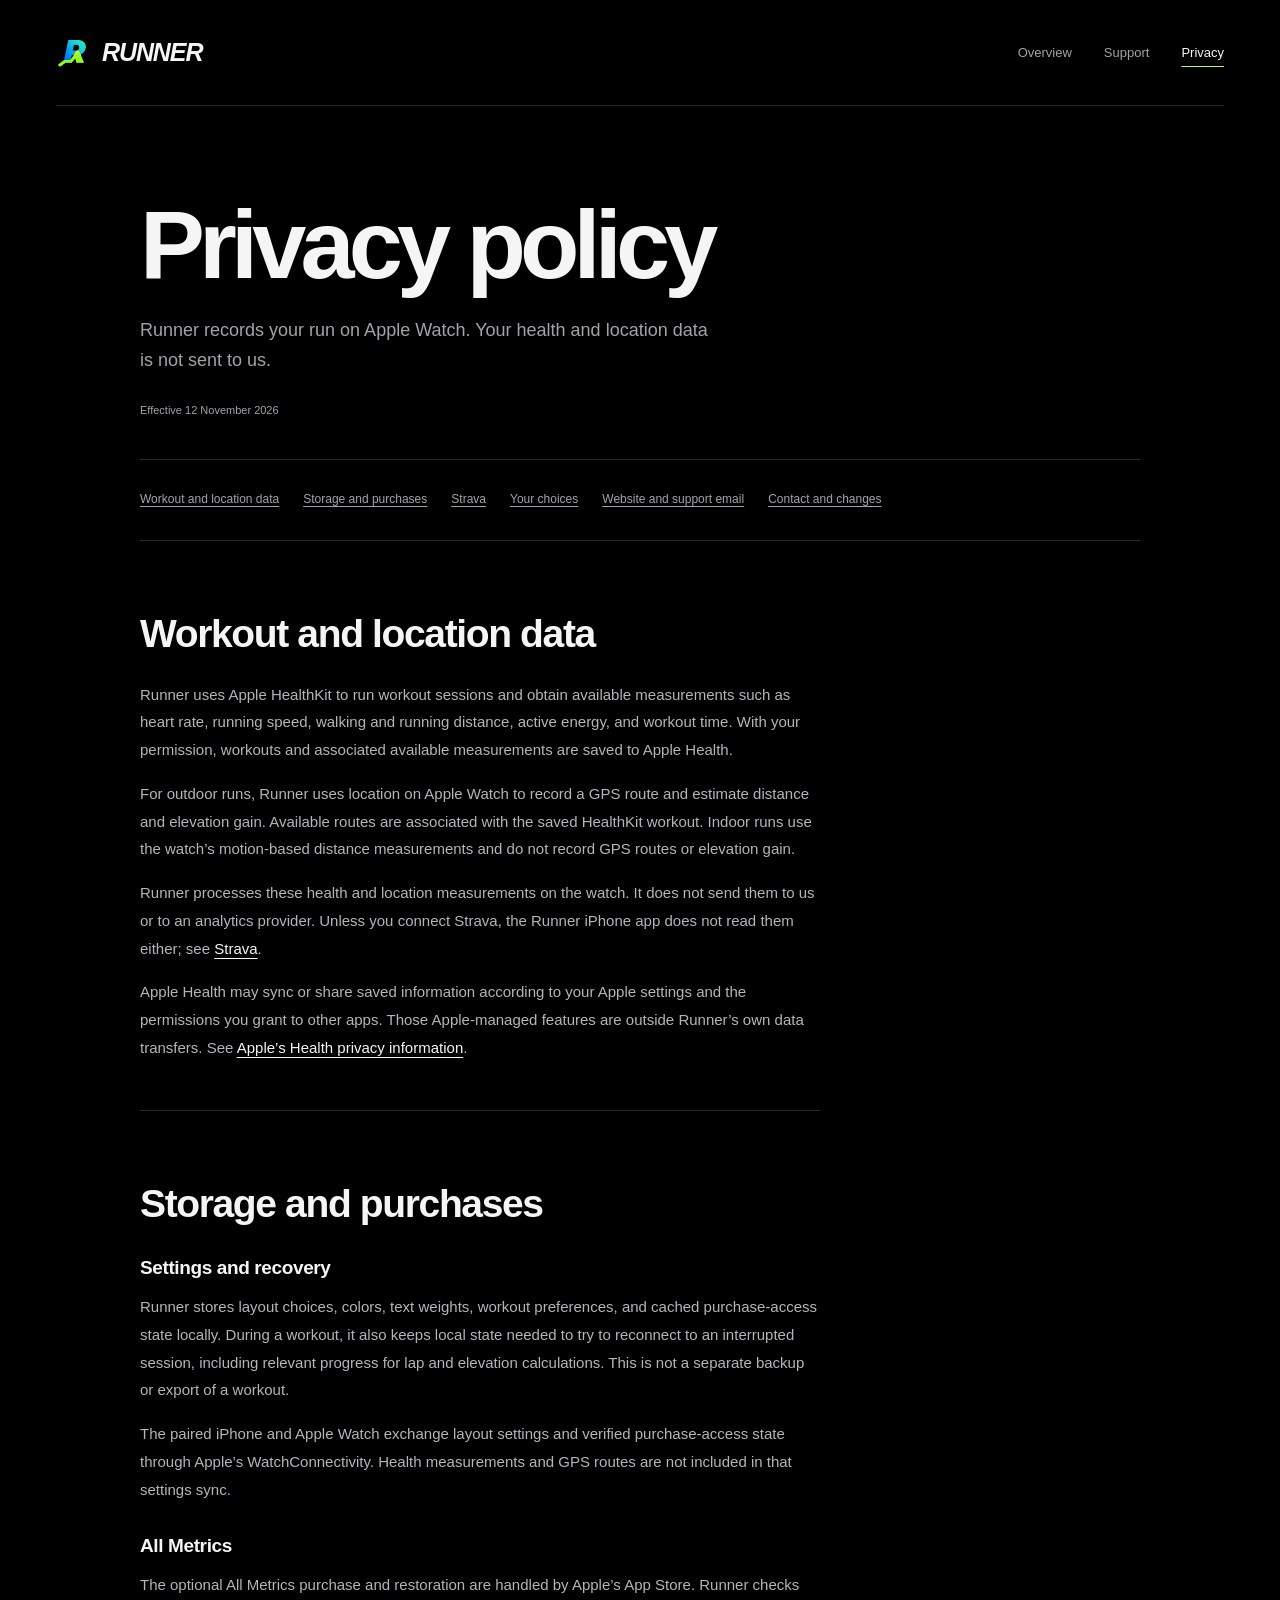
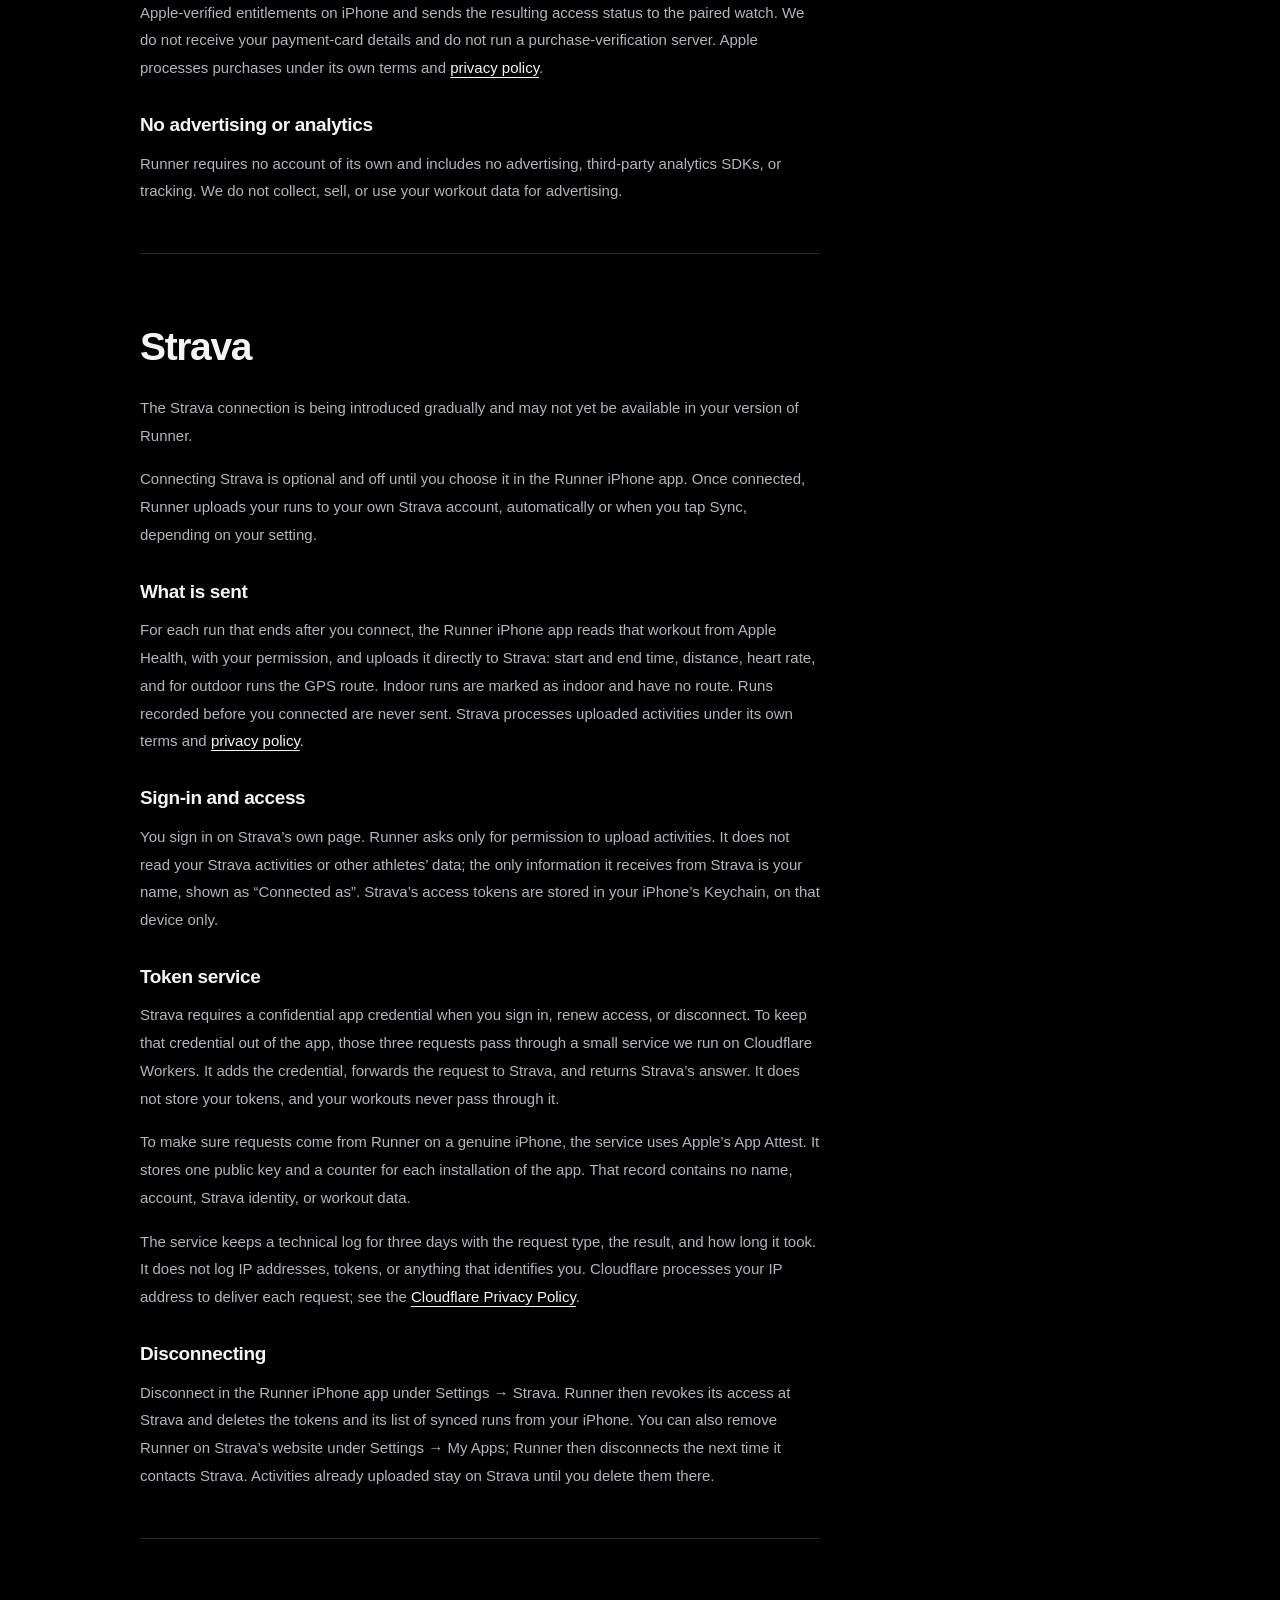
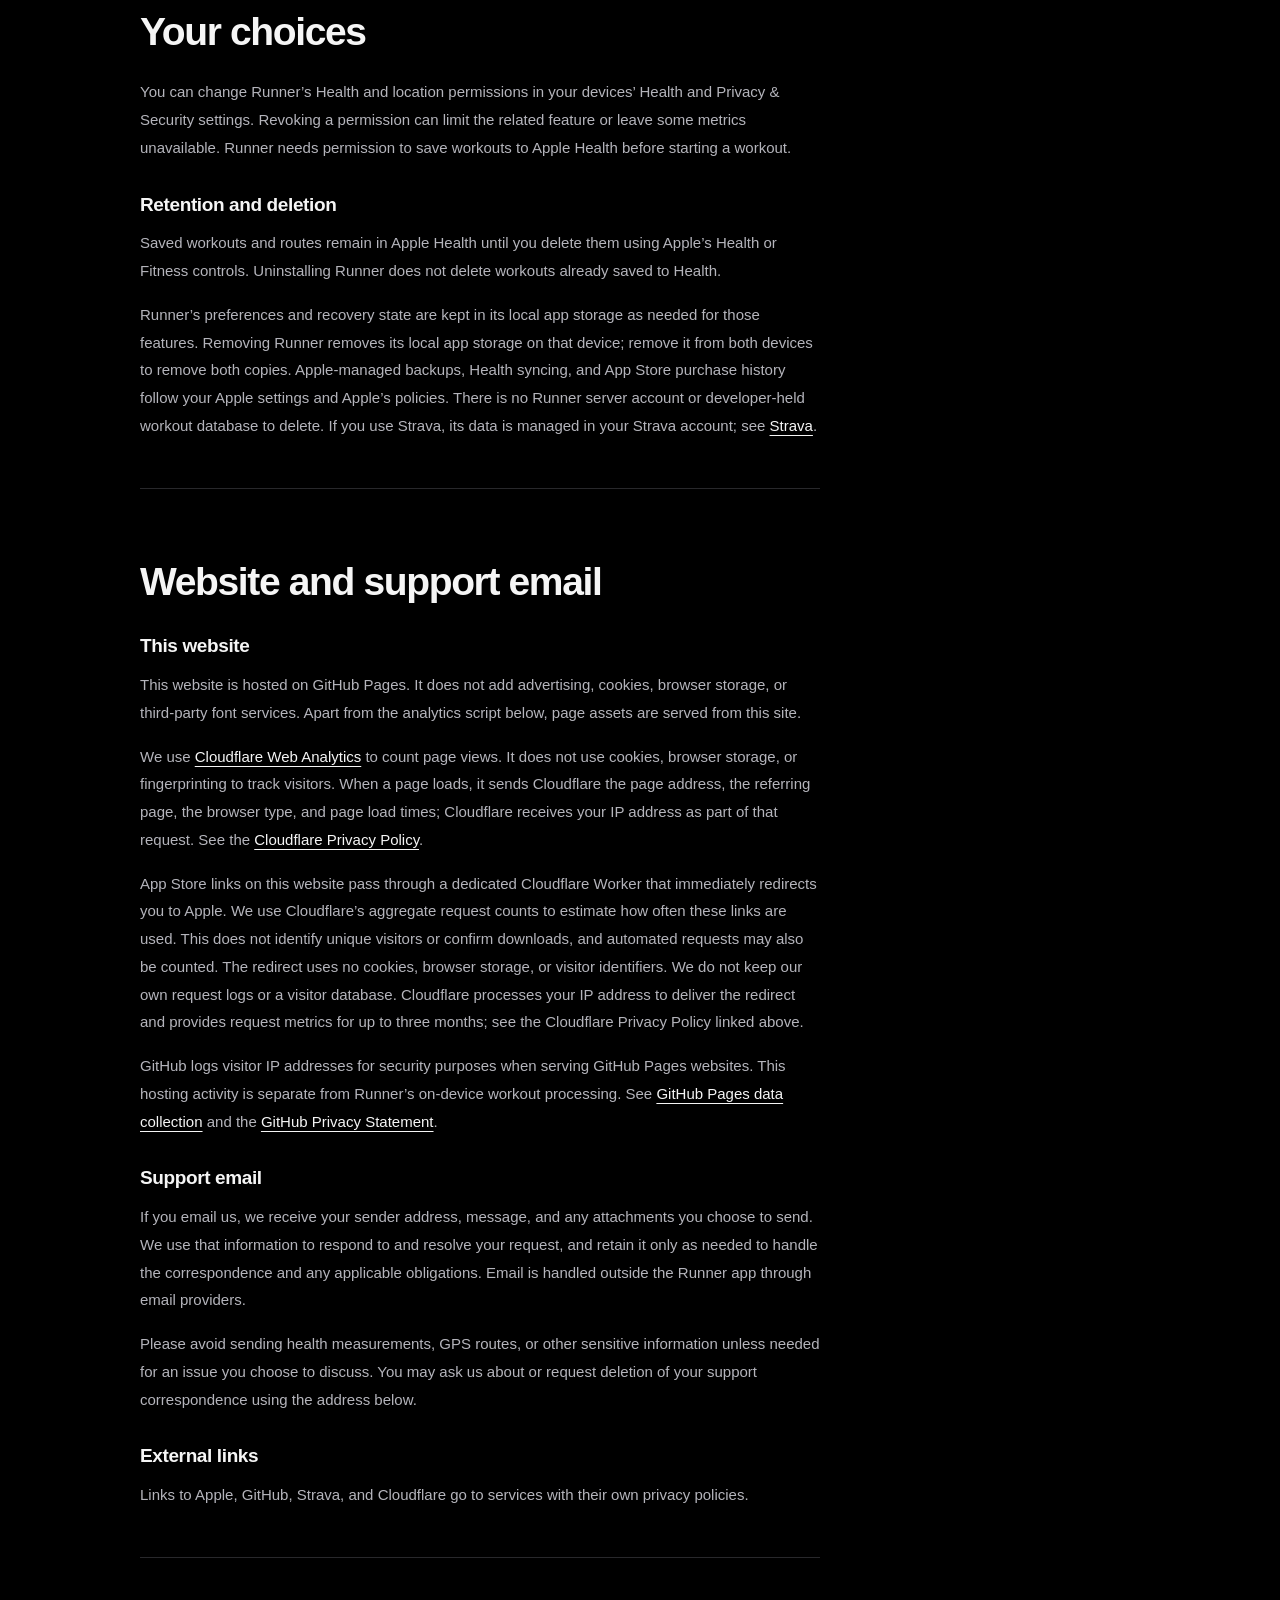
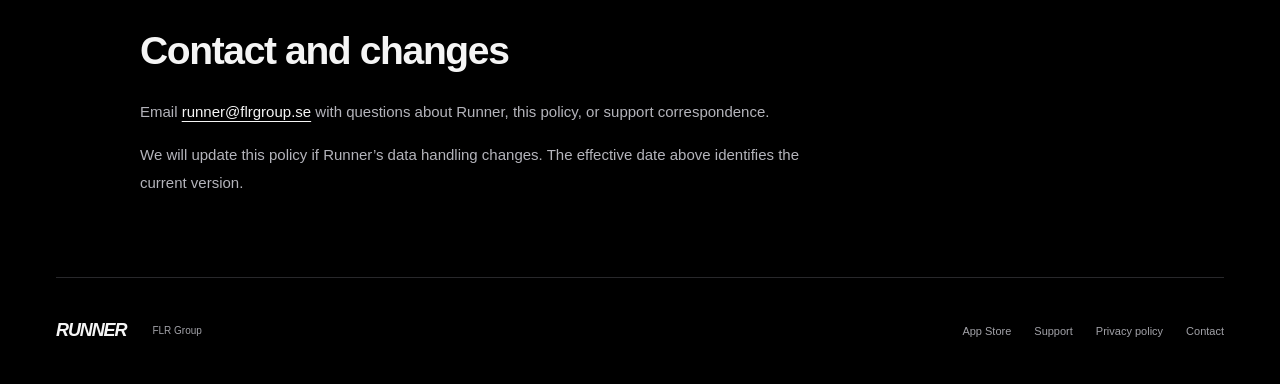
==== commit 8d32270a: "Count App Store clicks with a Cloudflare redirect" ====
--- a/site/privacy/index.html
+++ b/site/privacy/index.html
@@ -29,14 +29,14 @@
   </header>
   <main id="main">
     <div class="document wrap">
-      <header class="document-header"><h1>Privacy policy</h1><p class="document-lead">Runner records your run on Apple Watch. Your health and location data is not sent to us.</p><p class="policy-date">Effective 9 November 2026</p></header>
+      <header class="document-header"><h1>Privacy policy</h1><p class="document-lead">Runner records your run on Apple Watch. Your health and location data is not sent to us.</p><p class="policy-date">Effective 12 November 2026</p></header>
       <nav class="document-toc" aria-label="Privacy policy contents"><a href="#workout-data">Workout and location data</a><a href="#device-data">Storage and purchases</a><a href="#strava">Strava</a><a href="#your-control">Your choices</a><a href="#website">Website and support email</a><a href="#contact">Contact and changes</a></nav>
       <div class="document-content">
         <section id="workout-data"><h2>Workout and location data</h2><p>Runner uses Apple HealthKit to run workout sessions and obtain available measurements such as heart rate, running speed, walking and running distance, active energy, and workout time. With your permission, workouts and associated available measurements are saved to Apple Health.</p><p>For outdoor runs, Runner uses location on Apple Watch to record a GPS route and estimate distance and elevation gain. Available routes are associated with the saved HealthKit workout. Indoor runs use the watch’s motion-based distance measurements and do not record GPS routes or elevation gain.</p><p>Runner processes these health and location measurements on the watch. It does not send them to us or to an analytics provider. Unless you connect Strava, the Runner iPhone app does not read them either; see <a href="#strava">Strava</a>.</p><p>Apple Health may sync or share saved information according to your Apple settings and the permissions you grant to other apps. Those Apple-managed features are outside Runner’s own data transfers. See <a href="https://www.apple.com/legal/privacy/data/en/health-app/">Apple’s Health privacy information</a>.</p></section>
         <section id="device-data"><h2>Storage and purchases</h2><h3>Settings and recovery</h3><p>Runner stores layout choices, colors, text weights, workout preferences, and cached purchase-access state locally. During a workout, it also keeps local state needed to try to reconnect to an interrupted session, including relevant progress for lap and elevation calculations. This is not a separate backup or export of a workout.</p><p>The paired iPhone and Apple Watch exchange layout settings and verified purchase-access state through Apple’s WatchConnectivity. Health measurements and GPS routes are not included in that settings sync.</p><h3>All Metrics</h3><p>The optional All Metrics purchase and restoration are handled by Apple’s App Store. Runner checks Apple-verified entitlements on iPhone and sends the resulting access status to the paired watch. We do not receive your payment-card details and do not run a purchase-verification server. Apple processes purchases under its own terms and <a href="https://www.apple.com/legal/privacy/">privacy policy</a>.</p><h3>No advertising or analytics</h3><p>Runner requires no account of its own and includes no advertising, third-party analytics SDKs, or tracking. We do not collect, sell, or use your workout data for advertising.</p></section>
         <section id="strava"><h2>Strava</h2><p>The Strava connection is being introduced gradually and may not yet be available in your version of Runner.</p><p>Connecting Strava is optional and off until you choose it in the Runner iPhone app. Once connected, Runner uploads your runs to your own Strava account, automatically or when you tap Sync, depending on your setting.</p><h3>What is sent</h3><p>For each run that ends after you connect, the Runner iPhone app reads that workout from Apple Health, with your permission, and uploads it directly to Strava: start and end time, distance, heart rate, and for outdoor runs the GPS route. Indoor runs are marked as indoor and have no route. Runs recorded before you connected are never sent. Strava processes uploaded activities under its own terms and <a href="https://www.strava.com/legal/privacy">privacy policy</a>.</p><h3>Sign-in and access</h3><p>You sign in on Strava’s own page. Runner asks only for permission to upload activities. It does not read your Strava activities or other athletes’ data; the only information it receives from Strava is your name, shown as “Connected as”. Strava’s access tokens are stored in your iPhone’s Keychain, on that device only.</p><h3>Token service</h3><p>Strava requires a confidential app credential when you sign in, renew access, or disconnect. To keep that credential out of the app, those three requests pass through a small service we run on Cloudflare Workers. It adds the credential, forwards the request to Strava, and returns Strava’s answer. It does not store your tokens, and your workouts never pass through it.</p><p>To make sure requests come from Runner on a genuine iPhone, the service uses Apple’s App Attest. It stores one public key and a counter for each installation of the app. That record contains no name, account, Strava identity, or workout data.</p><p>The service keeps a technical log for three days with the request type, the result, and how long it took. It does not log IP addresses, tokens, or anything that identifies you. Cloudflare processes your IP address to deliver each request; see the <a href="https://www.cloudflare.com/privacypolicy/">Cloudflare Privacy Policy</a>.</p><h3>Disconnecting</h3><p>Disconnect in the Runner iPhone app under Settings → Strava. Runner then revokes its access at Strava and deletes the tokens and its list of synced runs from your iPhone. You can also remove Runner on Strava’s website under Settings → My Apps; Runner then disconnects the next time it contacts Strava. Activities already uploaded stay on Strava until you delete them there.</p></section>
         <section id="your-control"><h2>Your choices</h2><p>You can change Runner’s Health and location permissions in your devices’ Health and Privacy &amp; Security settings. Revoking a permission can limit the related feature or leave some metrics unavailable. Runner needs permission to save workouts to Apple Health before starting a workout.</p><h3>Retention and deletion</h3><p>Saved workouts and routes remain in Apple Health until you delete them using Apple’s Health or Fitness controls. Uninstalling Runner does not delete workouts already saved to Health.</p><p>Runner’s preferences and recovery state are kept in its local app storage as needed for those features. Removing Runner removes its local app storage on that device; remove it from both devices to remove both copies. Apple-managed backups, Health syncing, and App Store purchase history follow your Apple settings and Apple’s policies. There is no Runner server account or developer-held workout database to delete. If you use Strava, its data is managed in your Strava account; see <a href="#strava">Strava</a>.</p></section>
-        <section id="website"><h2>Website and support email</h2><h3>This website</h3><p>This website is hosted on GitHub Pages. It does not add advertising, cookies, browser storage, or third-party font services. Apart from the analytics script below, page assets are served from this site.</p><p>We use <a href="https://www.cloudflare.com/web-analytics/">Cloudflare Web Analytics</a> to count page views. It does not use cookies, browser storage, or fingerprinting to track visitors. When a page loads, it sends Cloudflare the page address, the referring page, the browser type, and page load times; Cloudflare receives your IP address as part of that request. See the <a href="https://www.cloudflare.com/privacypolicy/">Cloudflare Privacy Policy</a>.</p><p>GitHub logs visitor IP addresses for security purposes when serving GitHub Pages websites. This hosting activity is separate from Runner’s on-device workout processing. See <a href="https://docs.github.com/en/pages/getting-started-with-github-pages/what-is-github-pages#data-collection">GitHub Pages data collection</a> and the <a href="https://docs.github.com/en/site-policy/privacy-policies/github-general-privacy-statement">GitHub Privacy Statement</a>.</p><h3>Support email</h3><p>If you email us, we receive your sender address, message, and any attachments you choose to send. We use that information to respond to and resolve your request, and retain it only as needed to handle the correspondence and any applicable obligations. Email is handled outside the Runner app through email providers.</p><p>Please avoid sending health measurements, GPS routes, or other sensitive information unless needed for an issue you choose to discuss. You may ask us about or request deletion of your support correspondence using the address below.</p><h3>External links</h3><p>Links to Apple, GitHub, Strava, and Cloudflare go to services with their own privacy policies.</p></section>
+        <section id="website"><h2>Website and support email</h2><h3>This website</h3><p>This website is hosted on GitHub Pages. It does not add advertising, cookies, browser storage, or third-party font services. Apart from the analytics script below, page assets are served from this site.</p><p>We use <a href="https://www.cloudflare.com/web-analytics/">Cloudflare Web Analytics</a> to count page views. It does not use cookies, browser storage, or fingerprinting to track visitors. When a page loads, it sends Cloudflare the page address, the referring page, the browser type, and page load times; Cloudflare receives your IP address as part of that request. See the <a href="https://www.cloudflare.com/privacypolicy/">Cloudflare Privacy Policy</a>.</p><p>App Store links on this website pass through a dedicated Cloudflare Worker that immediately redirects you to Apple. We use Cloudflare’s aggregate request counts to estimate how often these links are used. This does not identify unique visitors or confirm downloads, and automated requests may also be counted. The redirect uses no cookies, browser storage, or visitor identifiers. We do not keep our own request logs or a visitor database. Cloudflare processes your IP address to deliver the redirect and provides request metrics for up to three months; see the Cloudflare Privacy Policy linked above.</p><p>GitHub logs visitor IP addresses for security purposes when serving GitHub Pages websites. This hosting activity is separate from Runner’s on-device workout processing. See <a href="https://docs.github.com/en/pages/getting-started-with-github-pages/what-is-github-pages#data-collection">GitHub Pages data collection</a> and the <a href="https://docs.github.com/en/site-policy/privacy-policies/github-general-privacy-statement">GitHub Privacy Statement</a>.</p><h3>Support email</h3><p>If you email us, we receive your sender address, message, and any attachments you choose to send. We use that information to respond to and resolve your request, and retain it only as needed to handle the correspondence and any applicable obligations. Email is handled outside the Runner app through email providers.</p><p>Please avoid sending health measurements, GPS routes, or other sensitive information unless needed for an issue you choose to discuss. You may ask us about or request deletion of your support correspondence using the address below.</p><h3>External links</h3><p>Links to Apple, GitHub, Strava, and Cloudflare go to services with their own privacy policies.</p></section>
         <section id="contact"><h2>Contact and changes</h2><p>Email <a href="mailto:runner@flrgroup.se">runner@flrgroup.se</a> with questions about Runner, this policy, or support correspondence.</p><p>We will update this policy if Runner’s data handling changes. The effective date above identifies the current version.</p></section>
       </div>
     </div>
@@ -44,7 +44,7 @@
   <footer class="site-footer wrap">
     <a class="footer-brand" href="../">RUNNER</a>
     <p><a href="https://www.flrgroup.se/">FLR Group</a></p>
-    <nav aria-label="Footer navigation"><a href="https://apps.apple.com/app/apple-store/id6816334642?pt=127207286&amp;ct=website&amp;mt=8">App Store</a><a href="../support/">Support</a><a href="../privacy/">Privacy policy</a><a href="mailto:runner@flrgroup.se">Contact</a></nav>
+    <nav aria-label="Footer navigation"><a href="https://runner-appstore.per-pontus-sjoberg.workers.dev/">App Store</a><a href="../support/">Support</a><a href="../privacy/">Privacy policy</a><a href="mailto:runner@flrgroup.se">Contact</a></nav>
   </footer>
   <script type="module" src="https://static.cloudflareinsights.com/beacon.min.js" data-cf-beacon='{"token": "e6ffbd4b9c754e9593807dd89ef94d1b"}'></script>
 </body>
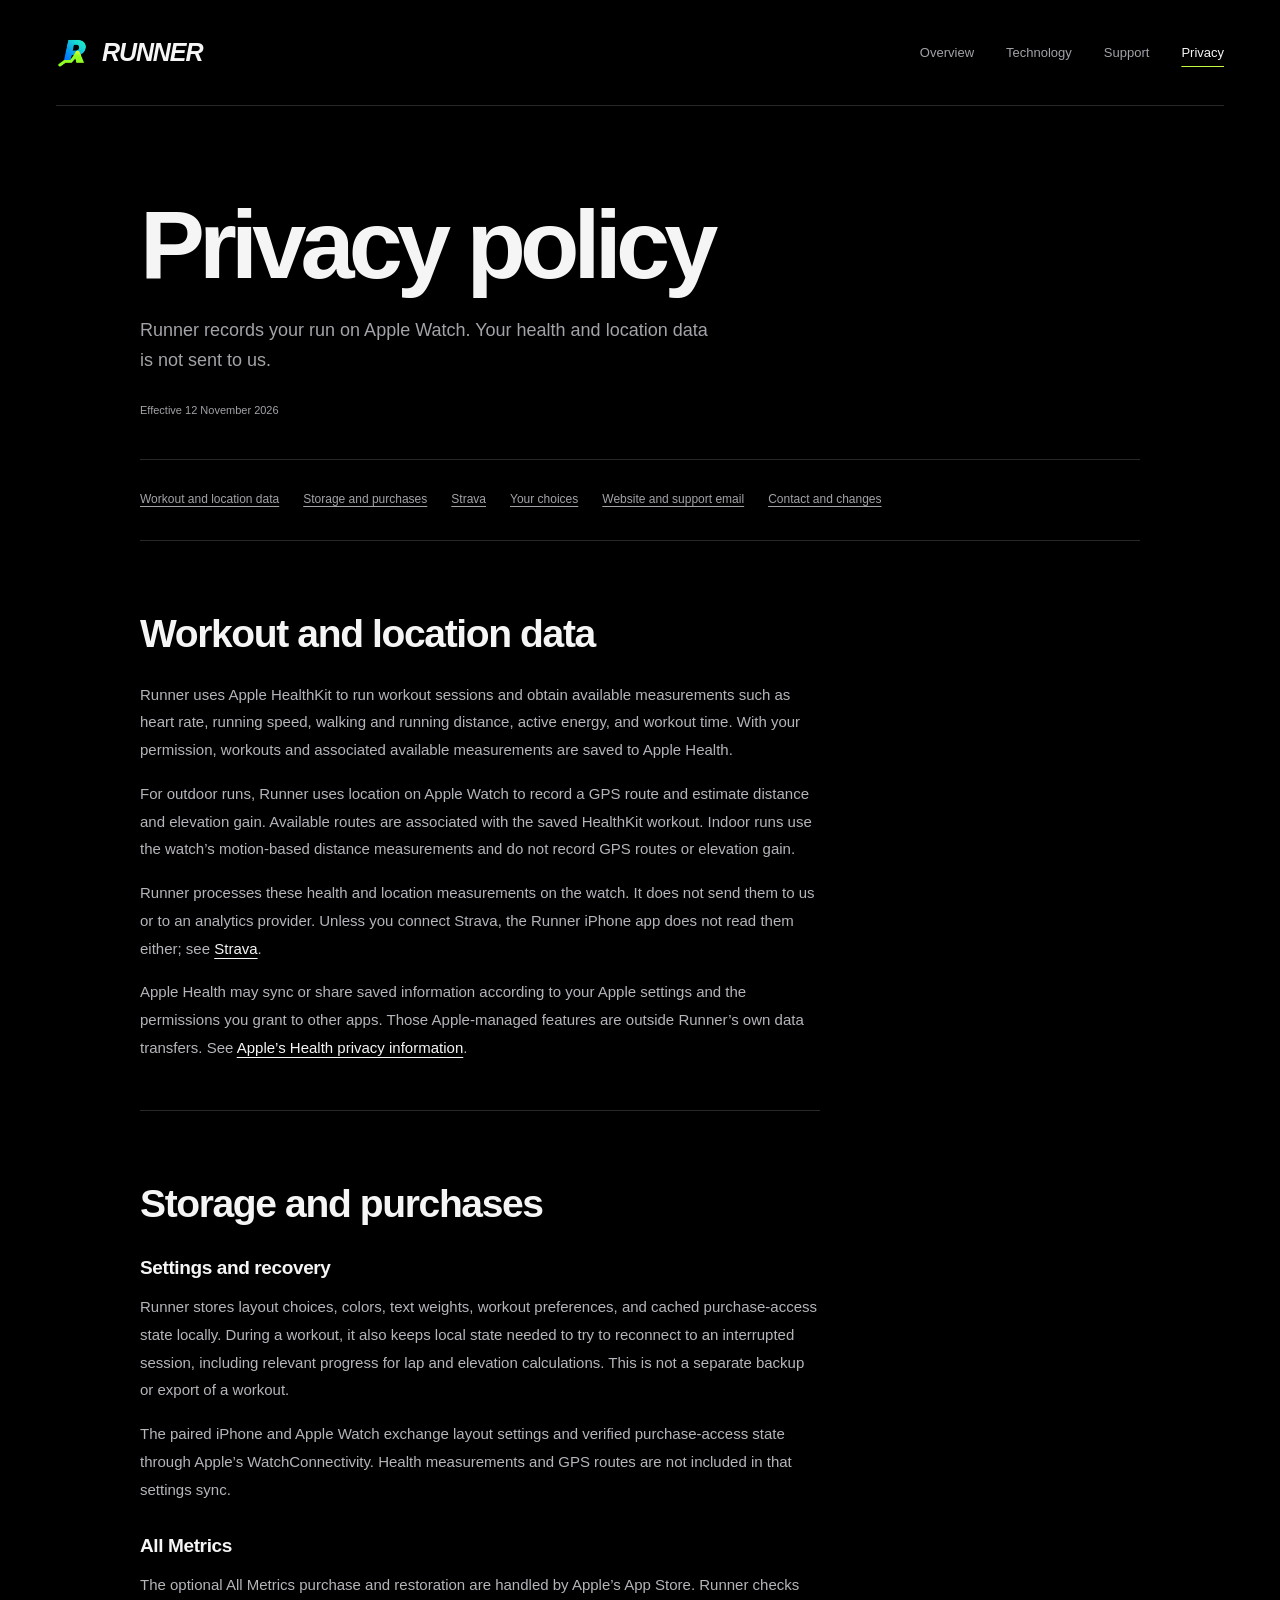
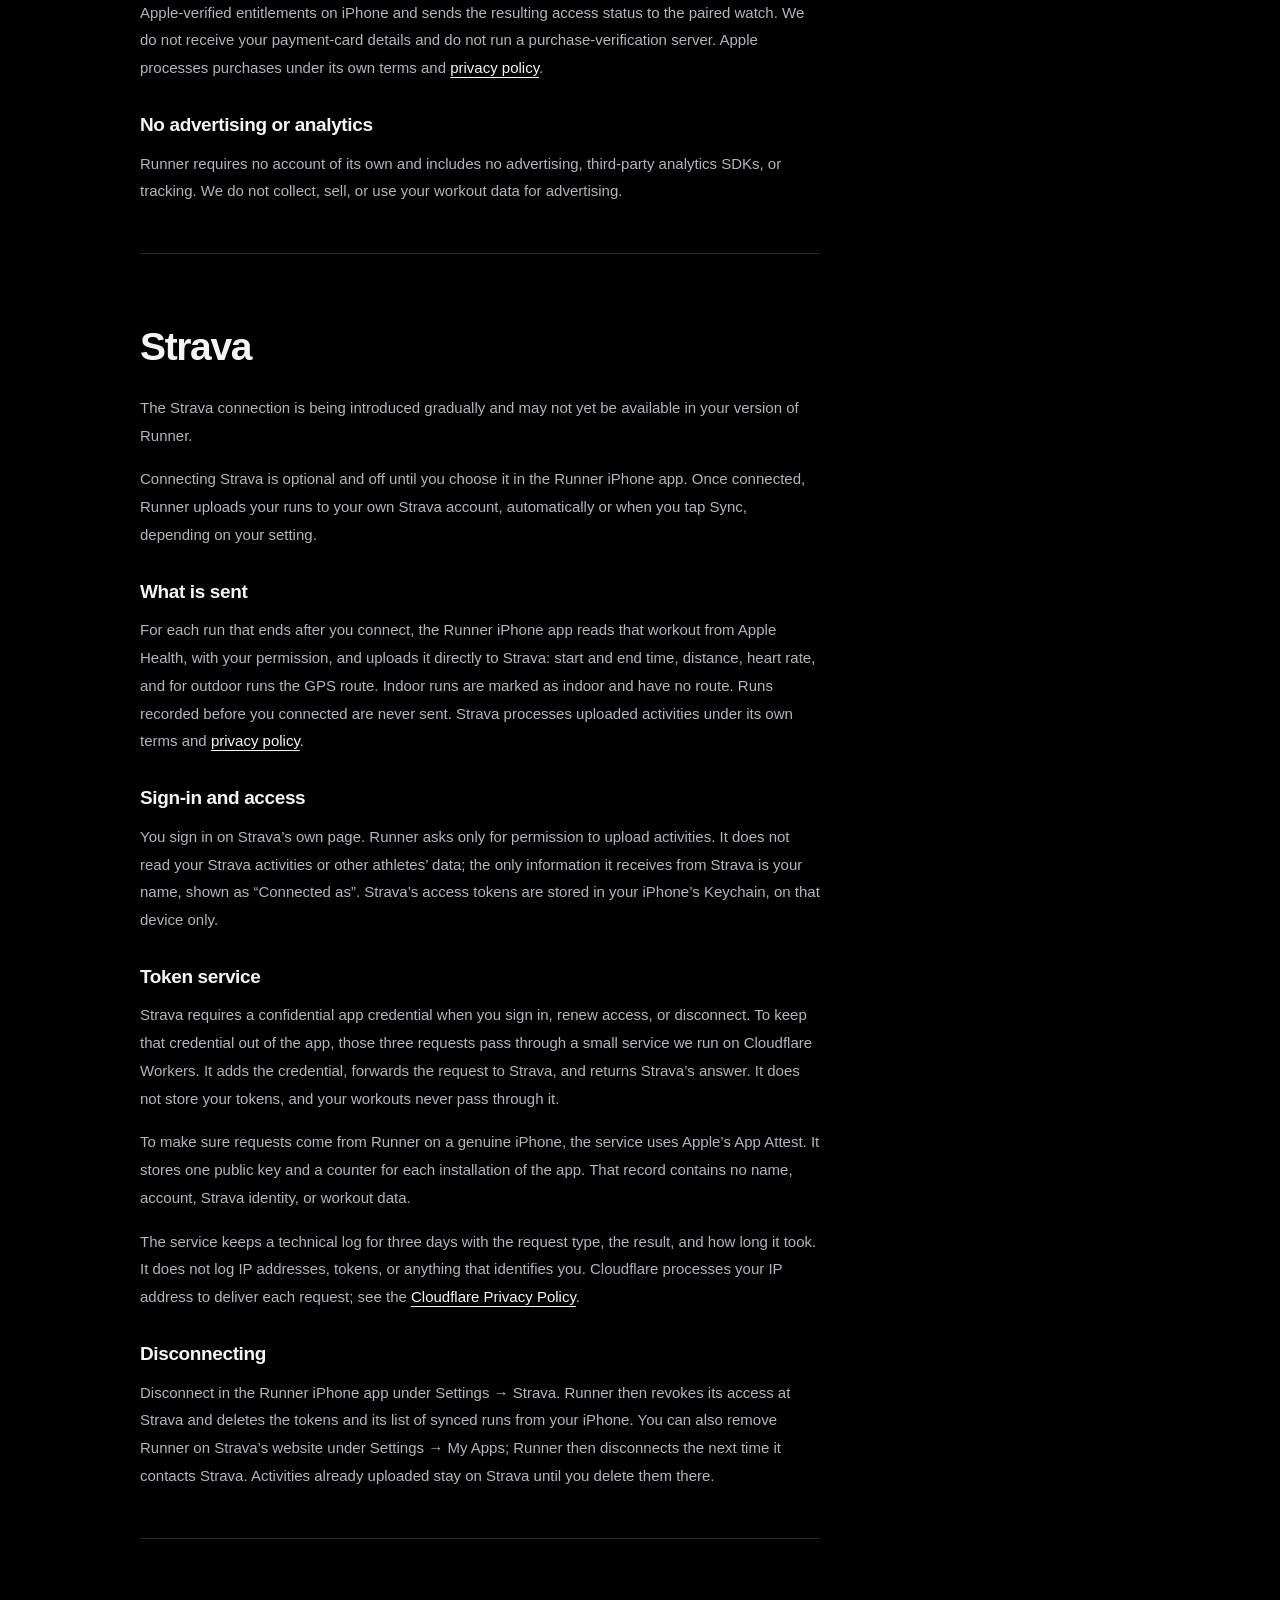
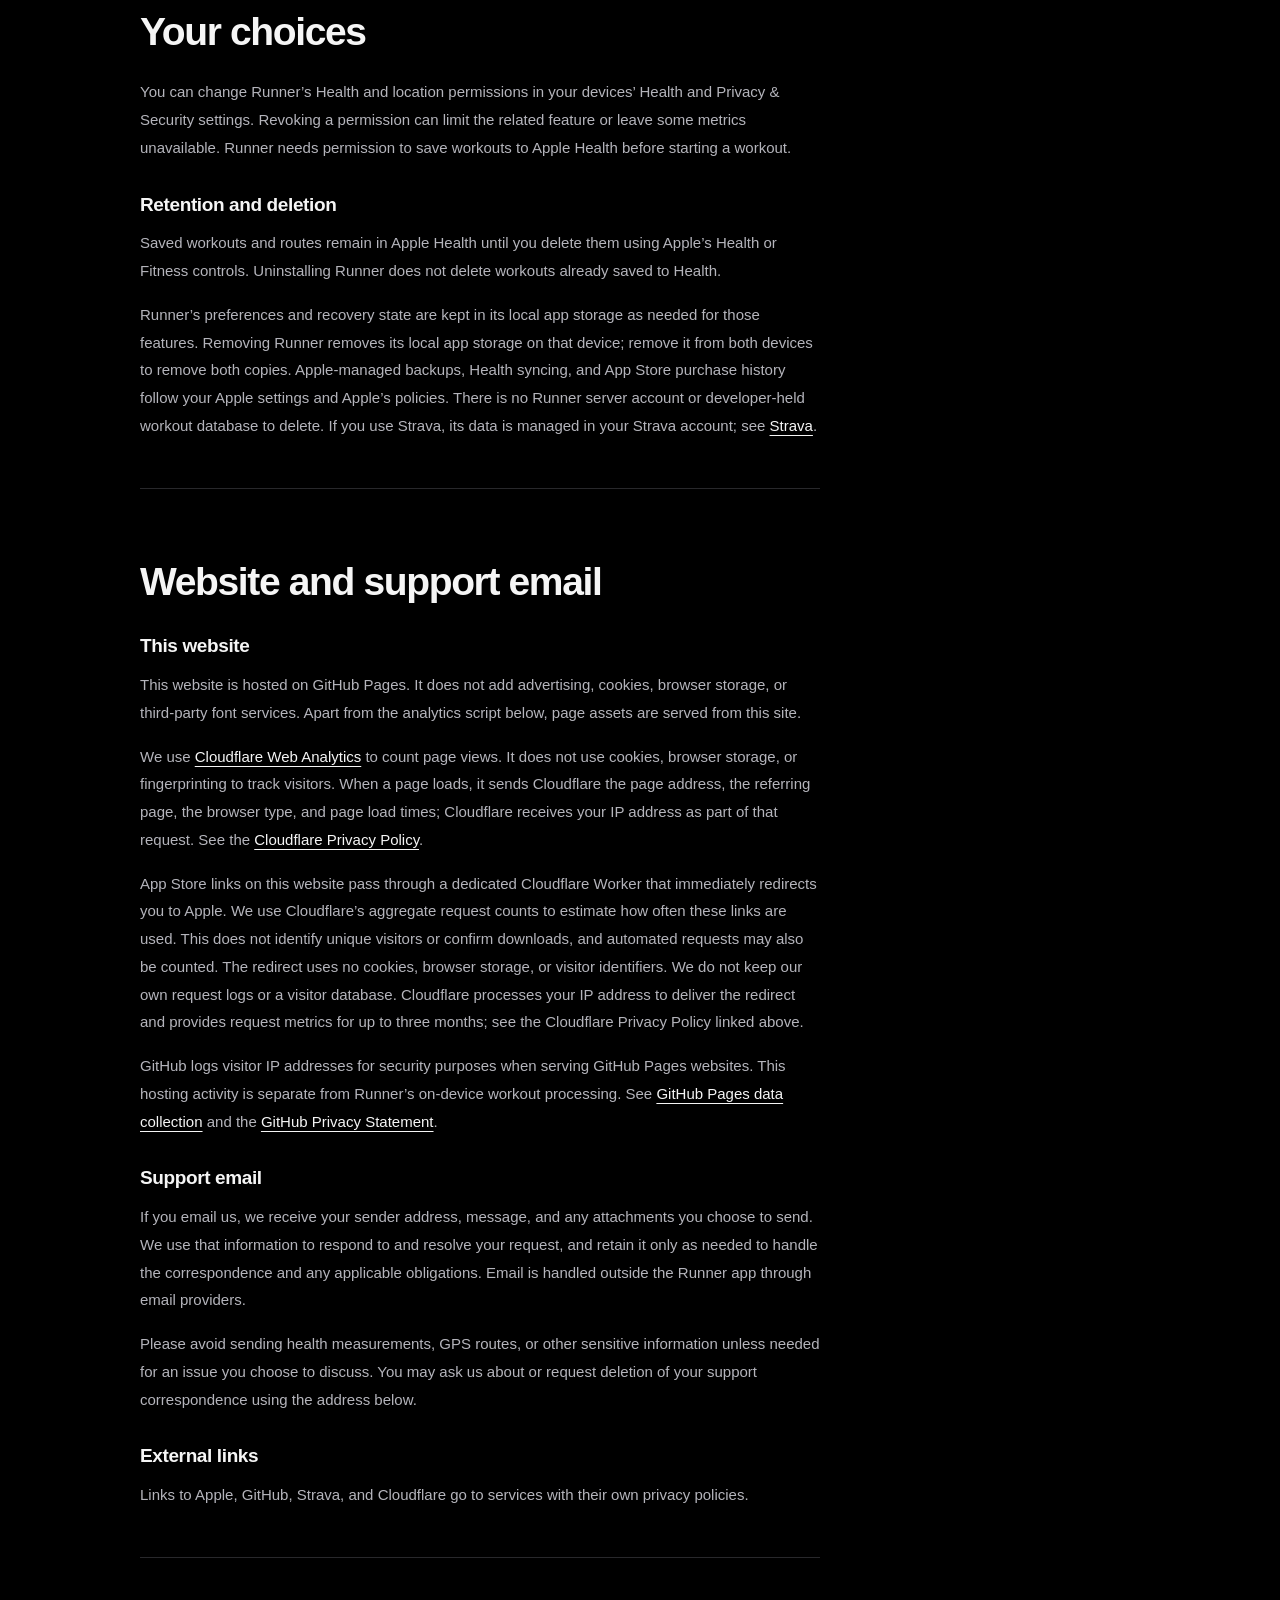
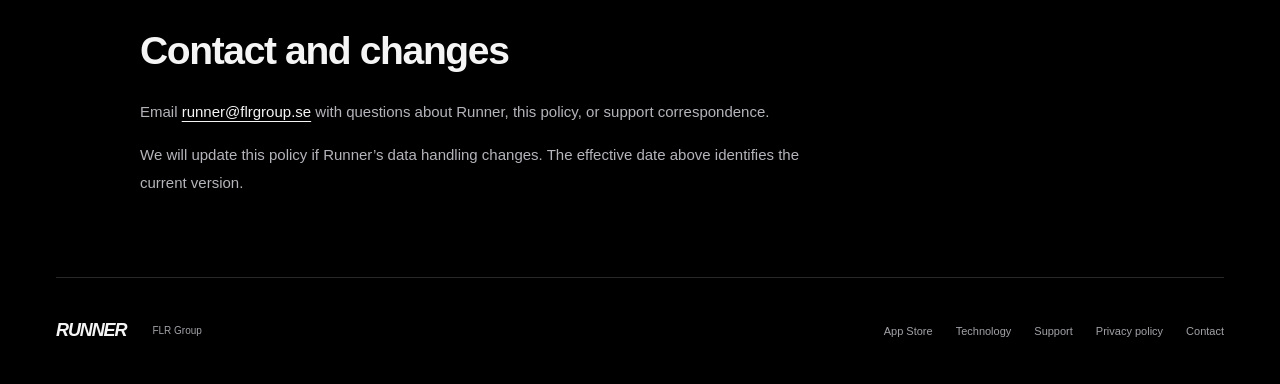
==== commit 9464f862: "Add technology page explaining Apple workout APIs and metric sources" ====
--- a/site/privacy/index.html
+++ b/site/privacy/index.html
@@ -25,7 +25,7 @@
   <a class="skip-link" href="#main">Skip to content</a>
   <header class="site-header wrap">
     <a class="brand" href="../" aria-label="Runner home"><img src="../assets/app-icon.png" width="36" height="36" alt=""><span>RUNNER</span></a>
-    <nav aria-label="Main navigation"><a href="../">Overview</a><a href="../support/">Support</a><a href="../privacy/" aria-current="page">Privacy</a></nav>
+    <nav aria-label="Main navigation"><a href="../">Overview</a><a href="../technology/">Technology</a><a href="../support/">Support</a><a href="../privacy/" aria-current="page">Privacy</a></nav>
   </header>
   <main id="main">
     <div class="document wrap">
@@ -44,7 +44,7 @@
   <footer class="site-footer wrap">
     <a class="footer-brand" href="../">RUNNER</a>
     <p><a href="https://www.flrgroup.se/">FLR Group</a></p>
-    <nav aria-label="Footer navigation"><a href="https://runner-appstore.per-pontus-sjoberg.workers.dev/">App Store</a><a href="../support/">Support</a><a href="../privacy/">Privacy policy</a><a href="mailto:runner@flrgroup.se">Contact</a></nav>
+    <nav aria-label="Footer navigation"><a href="https://runner-appstore.per-pontus-sjoberg.workers.dev/">App Store</a><a href="../technology/">Technology</a><a href="../support/">Support</a><a href="../privacy/">Privacy policy</a><a href="mailto:runner@flrgroup.se">Contact</a></nav>
   </footer>
   <script type="module" src="https://static.cloudflareinsights.com/beacon.min.js" data-cf-beacon='{"token": "e6ffbd4b9c754e9593807dd89ef94d1b"}'></script>
 </body>
--- a/site/assets/style.css
+++ b/site/assets/style.css
@@ -131,6 +131,69 @@
 .document-content a:hover { color: var(--lime); }
 .not-found { padding-block: 100px; min-height: 65vh; }
 .not-found .button { margin-top: 28px; margin-right: 30px; }
+/* Technology: the diagram stays ordinary, readable HTML without JavaScript. */
+.visually-hidden { position: absolute; width: 1px; height: 1px; padding: 0; margin: -1px; overflow: hidden; clip-path: inset(50%); white-space: nowrap; border: 0; }
+.eyebrow { color: var(--muted); font-size: 10px; font-weight: 650; letter-spacing: .14em; line-height: 1.6; margin-bottom: 18px; }
+.technology-hero { padding-block: 74px 60px; }
+.technology-hero h1 { font-size: clamp(48px, 6.2vw, 84px); font-weight: 850; letter-spacing: -.05em; line-height: 1.02; }
+.technology-hero h1 em { color: var(--lime); }
+.technology-lead { max-width: 720px; color: #b4b4bb; font-size: 18px; margin-top: 28px; }
+.health-compatibility { display: flex; align-items: center; gap: 28px; margin-top: 30px; padding: 15px; }
+.health-compatibility img { width: 180px; height: auto; flex-shrink: 0; }
+.health-compatibility p { max-width: 280px; color: var(--muted); font-size: 12px; }
+.technology-section-heading { display: flex; justify-content: space-between; align-items: end; gap: 32px; margin-bottom: 40px; }
+.technology-section-heading > p { color: var(--muted); font-size: 13px; flex-shrink: 0; }
+.technology-section-heading h2 { max-width: 620px; }
+.flow-stages, .flow-apis { list-style: none; padding: 0; margin: 0; }
+.flow-stages { display: grid; grid-template-columns: .95fr 1.5fr 1.05fr 1fr; align-items: center; gap: 40px; }
+.flow-stages > li, .flow-apis > li { min-width: 0; position: relative; }
+.flow-node { border: 1px solid var(--line); padding: 24px 20px; background: #090909; }
+.tech-icon { display: block; width: 42px; height: 42px; margin-bottom: 25px; }
+.flow-node .flow-label { font-size: 9px; font-weight: 650; letter-spacing: .09em; color: var(--muted); margin-bottom: 12px; }
+.flow-node h3 { font-size: 21px; font-weight: 700; letter-spacing: -.025em; line-height: 1.2; margin-bottom: 12px; }
+.flow-node > p { color: #b4b4bb; font-size: 13px; line-height: 1.7; }
+.flow-node > .flow-api-name { color: var(--muted); font-size: 10px; margin-top: 16px; overflow-wrap: anywhere; }
+.flow-node > .flow-node-note { color: var(--muted); font-size: 11px; margin-top: 16px; }
+.flow-runner { border-color: #607826; }
+.flow-apis { display: grid; gap: 16px; grid-auto-rows: 1fr; }
+.flow-healthkit { border-top-color: var(--pink); }
+.flow-location { border-top-color: var(--cyan); }
+/* Branch rails link both APIs to the sensor and display stages. */
+.flow-branches::before, .flow-branches::after { content: ""; position: absolute; top: calc(25% - 4px); bottom: calc(25% - 4px); width: 20px; border-block: 1px solid #555; }
+.flow-branches::before { left: -20px; border-left: 1px solid #555; }
+.flow-branches::after { right: -20px; border-right: 1px solid #555; }
+.flow-watch::after, .flow-runner::after { content: "→"; position: absolute; top: calc(50% - 16px); right: -40px; width: 40px; text-align: center; color: var(--muted); font-size: 22px; line-height: 32px; }
+.flow-watch::after { width: 20px; right: -20px; }
+.flow-runner::before { content: ""; position: absolute; width: 20px; height: 1px; left: -20px; top: 50%; background: #555; }
+.workout-flow figcaption { max-width: 720px; margin-top: 28px; font-size: 12px; color: var(--muted); }
+.metric-sources { width: 100%; border-collapse: collapse; text-align: left; font-size: 14px; }
+.metric-sources th, .metric-sources td { padding: 22px 0; border-bottom: 1px solid var(--line); vertical-align: top; }
+.metric-sources thead th { color: var(--muted); font-size: 10px; font-weight: 600; letter-spacing: .1em; text-transform: uppercase; padding-top: 0; }
+.metric-sources tbody th { width: 34%; padding-right: 32px; font-weight: 600; }
+.metric-sources tbody th > span { display: block; font-size: 10px; font-weight: 600; letter-spacing: .04em; margin-top: 6px; }
+.source-separator { color: var(--muted); }
+.metric-sources td { color: #b4b4bb; max-width: 640px; }
+.technology-note { color: var(--muted); font-size: 12px; margin-top: 22px; }
+.technology-note a { color: var(--white); }
+.technology-cta { display: flex; align-items: center; justify-content: space-between; gap: 24px; }
+.technology-cta p { margin-top: 16px; color: var(--muted); font-size: 14px; }
+.technology-cta .app-store-badge { margin: 0; flex-shrink: 0; }
+.technology-references { padding-bottom: 40px; font-size: 11px; color: var(--muted); }
+.technology-references p + p { margin-top: 16px; font-size: 10px; max-width: 760px; }
+.technology-summary .section-intro > p { max-width: 430px; }
+@media (max-width: 1100px) {
+  .technology-section-heading { display: block; }
+  .technology-section-heading > p { margin-top: 18px; }
+  .flow-stages { grid-template-columns: 1fr; gap: 40px; }
+  .flow-node { padding: 26px; }
+  .flow-apis { grid-template-columns: 1fr 1fr; }
+  .flow-branches::before, .flow-branches::after { left: calc(25% - 4px); right: calc(25% - 4px); width: auto; height: 20px; border: 1px solid #555; }
+  .flow-branches::before { top: -20px; bottom: auto; border-bottom: 0; }
+  .flow-branches::after { bottom: -20px; top: auto; border-top: 0; }
+  .flow-watch::after, .flow-runner::after { content: "↓"; top: auto; bottom: -40px; right: auto; left: calc(50% - 16px); width: 32px; height: 40px; line-height: 40px; }
+  .flow-watch::after { bottom: -20px; height: 20px; line-height: 20px; }
+  .flow-runner::before { width: 1px; height: 20px; left: 50%; top: -20px; }
+}
 @media (min-width: 1500px) { .hero { min-height: 790px; } .watch { width: 370px; } }
 @media (max-width: 1000px) {
   .wrap { width: calc(100% - 64px); }
@@ -142,11 +205,11 @@
 }
 @media (max-width: 650px) {
   .wrap { width: calc(100% - 40px); }
-  .site-header { min-height: 84px; gap: 16px; }
+  .site-header { min-height: 84px; gap: 8px; flex-direction: column; align-items: start; padding-top: 18px; padding-bottom: 6px; }
   .brand { gap: 5px; }
   .brand span { font-size: 20px; }
   .brand img { width: 28px; height: 28px; }
-  .site-header nav { gap: 16px; }
+  .site-header nav { gap: 24px; flex-wrap: wrap; }
   .site-header nav a { font-size: 11px; }
   .hero { grid-template-columns: 1fr; padding-block: 43px 45px; gap: 35px; }
   .hero h1 { font-size: clamp(52px, 14vw, 72px); }
@@ -161,7 +224,7 @@
   .terrain-grid p { max-width: 440px; }
   .site-footer { padding-block: 27px; gap: 14px 20px; }
   .site-footer p { text-align: right; }
-  .site-footer nav { gap: 26px; }
+  .site-footer nav { gap: 8px 24px; flex-wrap: wrap; }
   .document { padding-top: 43px; padding-bottom: 55px; }
   .document-header h1 { font-size: clamp(60px, 15vw, 82px); }
   .document-lead { font-size: 16px; }
@@ -170,5 +233,21 @@
   .document-content section + section { margin-top: 36px; }
   .document-content h2 { font-size: 33px; }
   .not-found { padding-block: 60px; }
+  .technology-hero { padding-block: 44px; }
+  .technology-hero h1 { font-size: clamp(38px, 8.8vw, 57px); }
+  .technology-lead { font-size: 16px; margin-top: 24px; }
+  .health-compatibility { flex-direction: column; align-items: start; gap: 26px; margin-top: 20px; }
+  .health-compatibility p { max-width: 310px; }
+  .technology-section-heading { margin-bottom: 32px; }
+  .flow-apis { grid-template-columns: 1fr; grid-auto-rows: auto; }
+  .flow-branches { border-left: 1px solid #555; padding-left: 20px; }
+  .flow-branches::before, .flow-branches::after { left: -1px; right: auto; width: calc(50% + 1px); height: 20px; border: 0; }
+  .flow-branches::before { border-top: 1px solid #555; border-left: 1px solid #555; }
+  .flow-branches::after { border-bottom: 1px solid #555; border-left: 1px solid #555; }
+  .flow-node { padding: 24px; }
+  .metric-sources { font-size: 13px; }
+  .metric-sources tbody th { width: 35%; padding-right: 18px; }
+  .metric-sources th, .metric-sources td { padding-block: 18px; }
+  .technology-cta { align-items: start; flex-direction: column; }
 }
 @media (prefers-reduced-motion: reduce) { html { scroll-behavior: auto; } .watch-screen-alt { display: none; } }
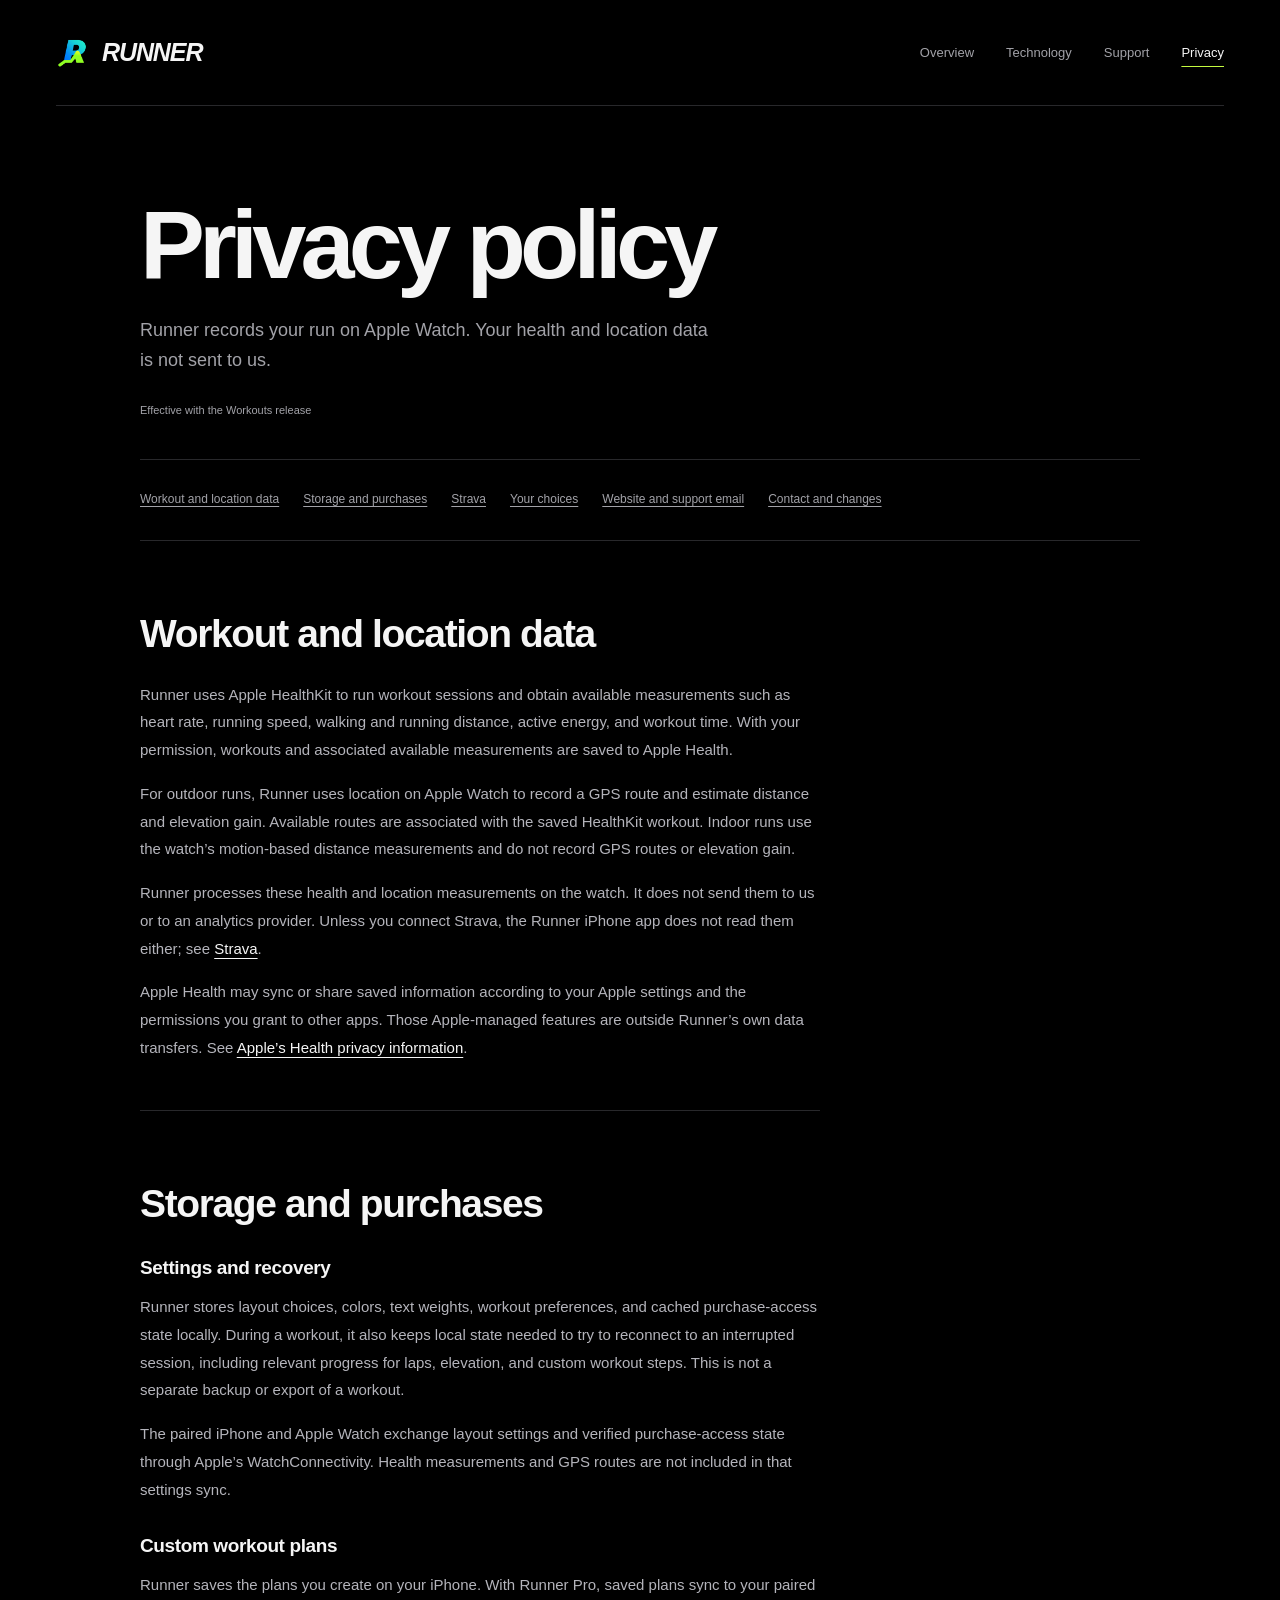
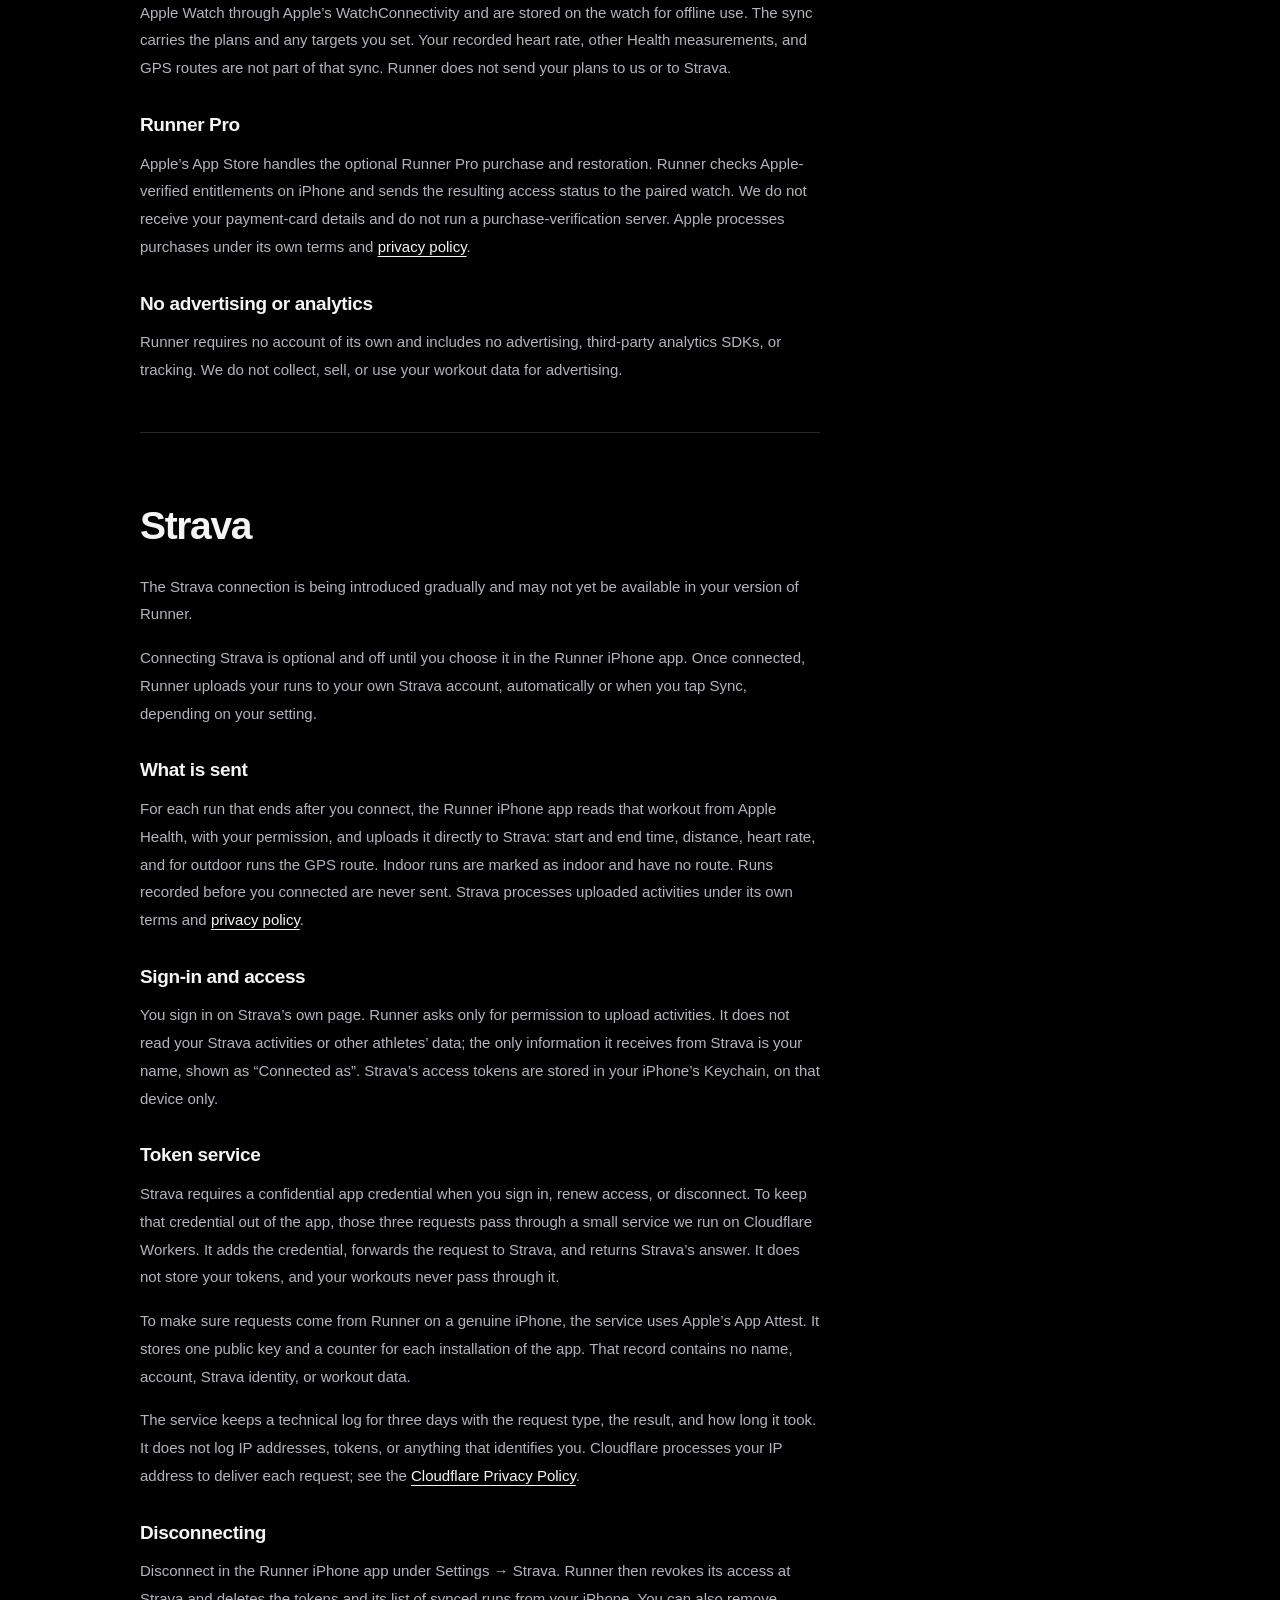
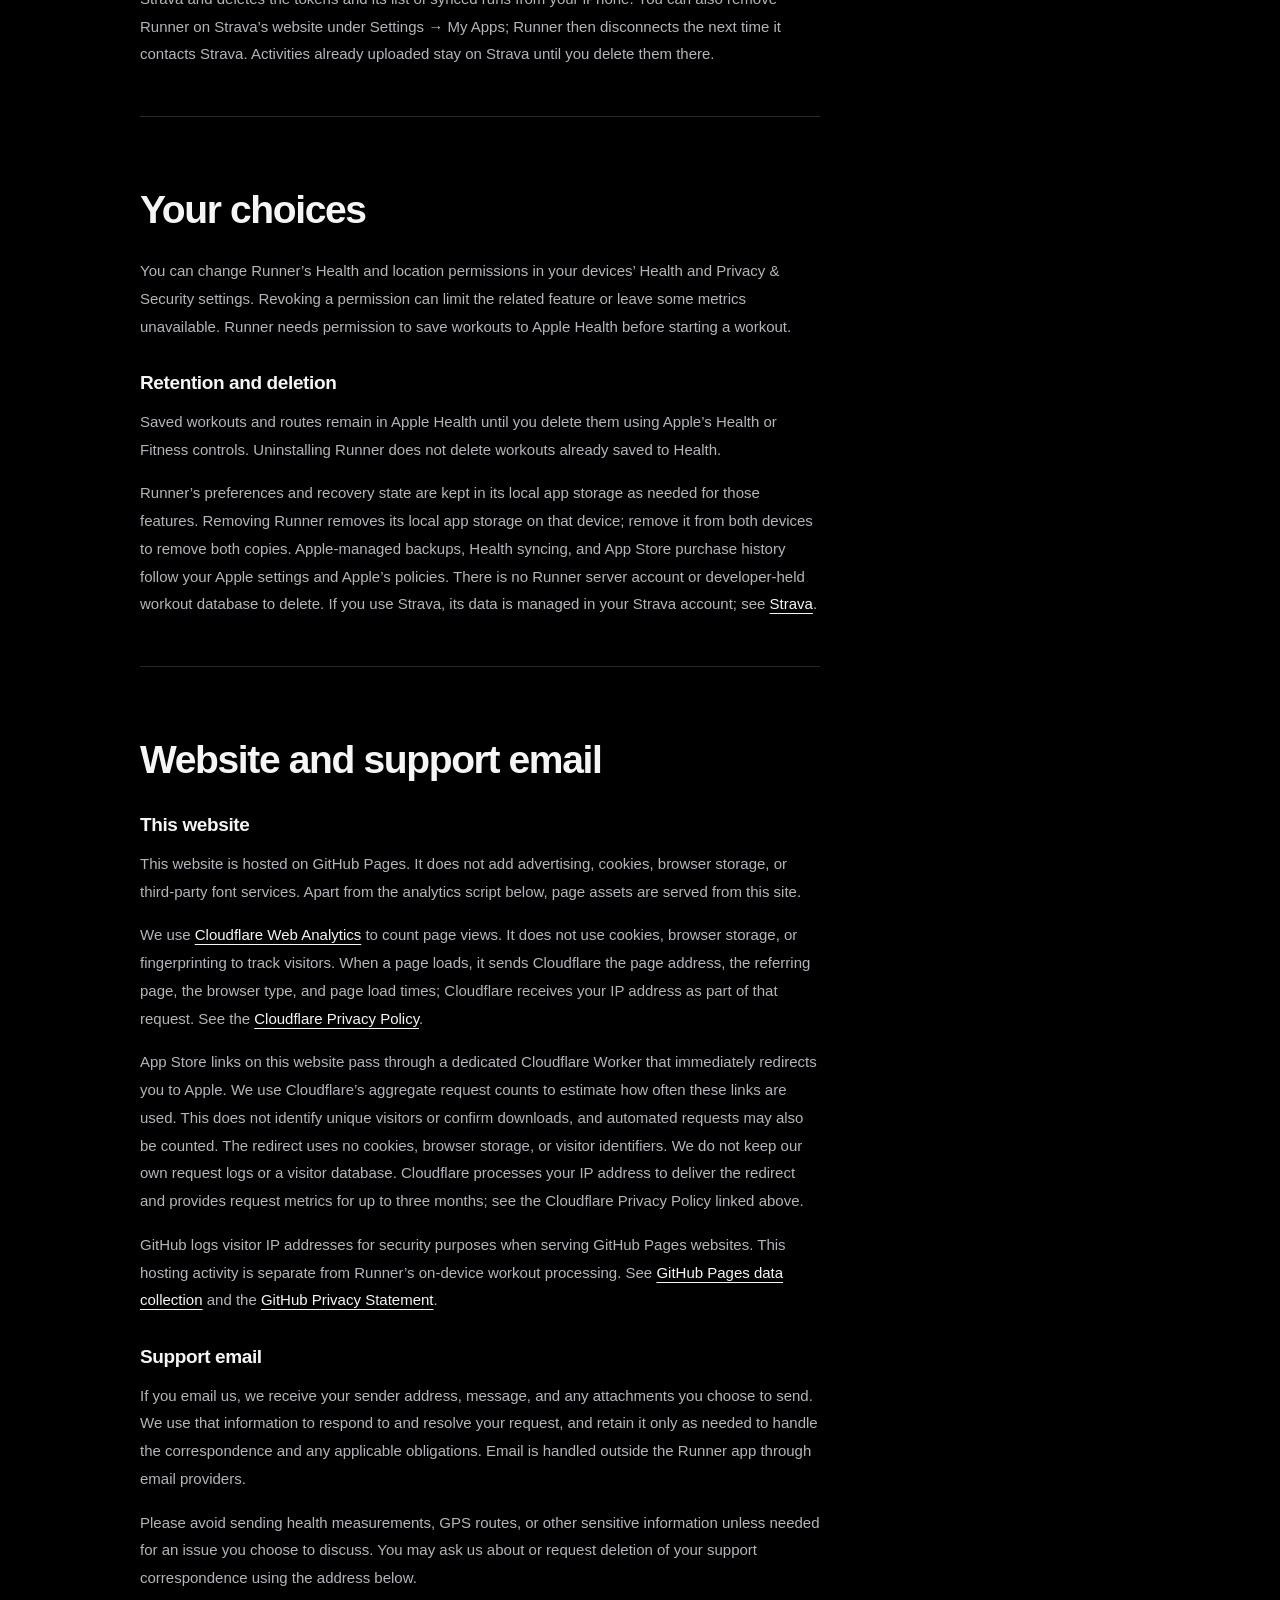
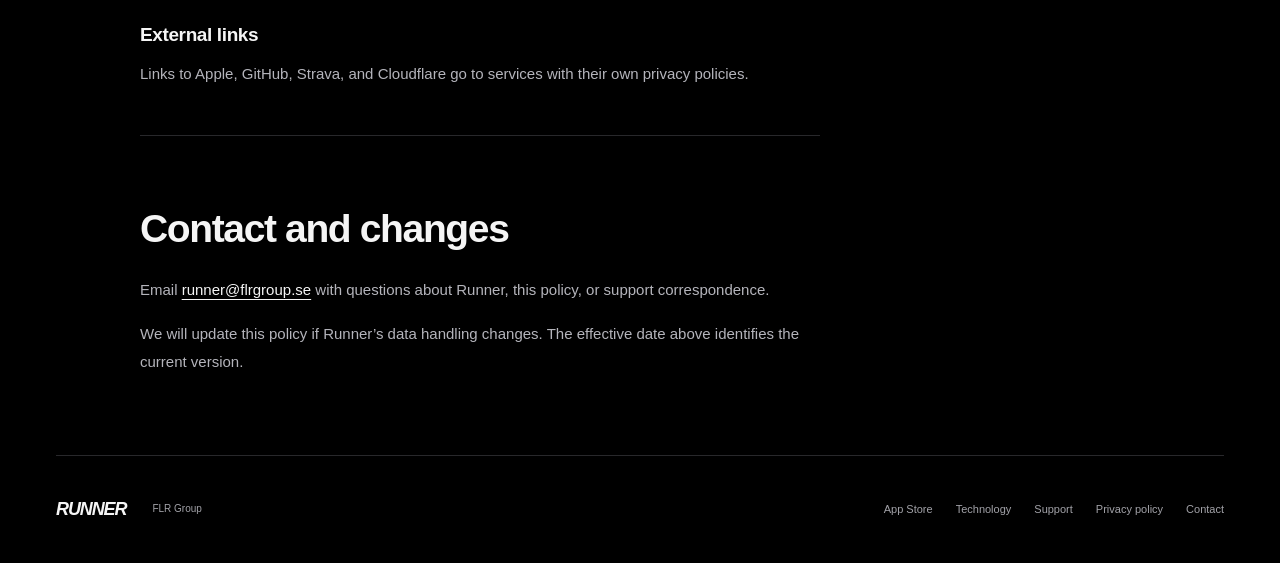
==== commit 47c36fc1: "Add Workouts and Runner Pro to the website" ====
--- a/site/privacy/index.html
+++ b/site/privacy/index.html
@@ -29,11 +29,17 @@
   </header>
   <main id="main">
     <div class="document wrap">
-      <header class="document-header"><h1>Privacy policy</h1><p class="document-lead">Runner records your run on Apple Watch. Your health and location data is not sent to us.</p><p class="policy-date">Effective 12 November 2026</p></header>
+      <header class="document-header"><h1>Privacy policy</h1><p class="document-lead">Runner records your run on Apple Watch. Your health and location data is not sent to us.</p><p class="policy-date">Effective with the Workouts release</p></header>
       <nav class="document-toc" aria-label="Privacy policy contents"><a href="#workout-data">Workout and location data</a><a href="#device-data">Storage and purchases</a><a href="#strava">Strava</a><a href="#your-control">Your choices</a><a href="#website">Website and support email</a><a href="#contact">Contact and changes</a></nav>
       <div class="document-content">
         <section id="workout-data"><h2>Workout and location data</h2><p>Runner uses Apple HealthKit to run workout sessions and obtain available measurements such as heart rate, running speed, walking and running distance, active energy, and workout time. With your permission, workouts and associated available measurements are saved to Apple Health.</p><p>For outdoor runs, Runner uses location on Apple Watch to record a GPS route and estimate distance and elevation gain. Available routes are associated with the saved HealthKit workout. Indoor runs use the watch’s motion-based distance measurements and do not record GPS routes or elevation gain.</p><p>Runner processes these health and location measurements on the watch. It does not send them to us or to an analytics provider. Unless you connect Strava, the Runner iPhone app does not read them either; see <a href="#strava">Strava</a>.</p><p>Apple Health may sync or share saved information according to your Apple settings and the permissions you grant to other apps. Those Apple-managed features are outside Runner’s own data transfers. See <a href="https://www.apple.com/legal/privacy/data/en/health-app/">Apple’s Health privacy information</a>.</p></section>
-        <section id="device-data"><h2>Storage and purchases</h2><h3>Settings and recovery</h3><p>Runner stores layout choices, colors, text weights, workout preferences, and cached purchase-access state locally. During a workout, it also keeps local state needed to try to reconnect to an interrupted session, including relevant progress for lap and elevation calculations. This is not a separate backup or export of a workout.</p><p>The paired iPhone and Apple Watch exchange layout settings and verified purchase-access state through Apple’s WatchConnectivity. Health measurements and GPS routes are not included in that settings sync.</p><h3>All Metrics</h3><p>The optional All Metrics purchase and restoration are handled by Apple’s App Store. Runner checks Apple-verified entitlements on iPhone and sends the resulting access status to the paired watch. We do not receive your payment-card details and do not run a purchase-verification server. Apple processes purchases under its own terms and <a href="https://www.apple.com/legal/privacy/">privacy policy</a>.</p><h3>No advertising or analytics</h3><p>Runner requires no account of its own and includes no advertising, third-party analytics SDKs, or tracking. We do not collect, sell, or use your workout data for advertising.</p></section>
+        <section id="device-data">
+          <h2>Storage and purchases</h2>
+          <h3>Settings and recovery</h3><p>Runner stores layout choices, colors, text weights, workout preferences, and cached purchase-access state locally. During a workout, it also keeps local state needed to try to reconnect to an interrupted session, including relevant progress for laps, elevation, and custom workout steps. This is not a separate backup or export of a workout.</p><p>The paired iPhone and Apple Watch exchange layout settings and verified purchase-access state through Apple’s WatchConnectivity. Health measurements and GPS routes are not included in that settings sync.</p>
+          <h3>Custom workout plans</h3><p>Runner saves the plans you create on your iPhone. With Runner Pro, saved plans sync to your paired Apple Watch through Apple’s WatchConnectivity and are stored on the watch for offline use. The sync carries the plans and any targets you set. Your recorded heart rate, other Health measurements, and GPS routes are not part of that sync. Runner does not send your plans to us or to Strava.</p>
+          <h3>Runner Pro</h3><p>Apple’s App Store handles the optional Runner Pro purchase and restoration. Runner checks Apple-verified entitlements on iPhone and sends the resulting access status to the paired watch. We do not receive your payment-card details and do not run a purchase-verification server. Apple processes purchases under its own terms and <a href="https://www.apple.com/legal/privacy/">privacy policy</a>.</p>
+          <h3>No advertising or analytics</h3><p>Runner requires no account of its own and includes no advertising, third-party analytics SDKs, or tracking. We do not collect, sell, or use your workout data for advertising.</p>
+        </section>
         <section id="strava"><h2>Strava</h2><p>The Strava connection is being introduced gradually and may not yet be available in your version of Runner.</p><p>Connecting Strava is optional and off until you choose it in the Runner iPhone app. Once connected, Runner uploads your runs to your own Strava account, automatically or when you tap Sync, depending on your setting.</p><h3>What is sent</h3><p>For each run that ends after you connect, the Runner iPhone app reads that workout from Apple Health, with your permission, and uploads it directly to Strava: start and end time, distance, heart rate, and for outdoor runs the GPS route. Indoor runs are marked as indoor and have no route. Runs recorded before you connected are never sent. Strava processes uploaded activities under its own terms and <a href="https://www.strava.com/legal/privacy">privacy policy</a>.</p><h3>Sign-in and access</h3><p>You sign in on Strava’s own page. Runner asks only for permission to upload activities. It does not read your Strava activities or other athletes’ data; the only information it receives from Strava is your name, shown as “Connected as”. Strava’s access tokens are stored in your iPhone’s Keychain, on that device only.</p><h3>Token service</h3><p>Strava requires a confidential app credential when you sign in, renew access, or disconnect. To keep that credential out of the app, those three requests pass through a small service we run on Cloudflare Workers. It adds the credential, forwards the request to Strava, and returns Strava’s answer. It does not store your tokens, and your workouts never pass through it.</p><p>To make sure requests come from Runner on a genuine iPhone, the service uses Apple’s App Attest. It stores one public key and a counter for each installation of the app. That record contains no name, account, Strava identity, or workout data.</p><p>The service keeps a technical log for three days with the request type, the result, and how long it took. It does not log IP addresses, tokens, or anything that identifies you. Cloudflare processes your IP address to deliver each request; see the <a href="https://www.cloudflare.com/privacypolicy/">Cloudflare Privacy Policy</a>.</p><h3>Disconnecting</h3><p>Disconnect in the Runner iPhone app under Settings → Strava. Runner then revokes its access at Strava and deletes the tokens and its list of synced runs from your iPhone. You can also remove Runner on Strava’s website under Settings → My Apps; Runner then disconnects the next time it contacts Strava. Activities already uploaded stay on Strava until you delete them there.</p></section>
         <section id="your-control"><h2>Your choices</h2><p>You can change Runner’s Health and location permissions in your devices’ Health and Privacy &amp; Security settings. Revoking a permission can limit the related feature or leave some metrics unavailable. Runner needs permission to save workouts to Apple Health before starting a workout.</p><h3>Retention and deletion</h3><p>Saved workouts and routes remain in Apple Health until you delete them using Apple’s Health or Fitness controls. Uninstalling Runner does not delete workouts already saved to Health.</p><p>Runner’s preferences and recovery state are kept in its local app storage as needed for those features. Removing Runner removes its local app storage on that device; remove it from both devices to remove both copies. Apple-managed backups, Health syncing, and App Store purchase history follow your Apple settings and Apple’s policies. There is no Runner server account or developer-held workout database to delete. If you use Strava, its data is managed in your Strava account; see <a href="#strava">Strava</a>.</p></section>
         <section id="website"><h2>Website and support email</h2><h3>This website</h3><p>This website is hosted on GitHub Pages. It does not add advertising, cookies, browser storage, or third-party font services. Apart from the analytics script below, page assets are served from this site.</p><p>We use <a href="https://www.cloudflare.com/web-analytics/">Cloudflare Web Analytics</a> to count page views. It does not use cookies, browser storage, or fingerprinting to track visitors. When a page loads, it sends Cloudflare the page address, the referring page, the browser type, and page load times; Cloudflare receives your IP address as part of that request. See the <a href="https://www.cloudflare.com/privacypolicy/">Cloudflare Privacy Policy</a>.</p><p>App Store links on this website pass through a dedicated Cloudflare Worker that immediately redirects you to Apple. We use Cloudflare’s aggregate request counts to estimate how often these links are used. This does not identify unique visitors or confirm downloads, and automated requests may also be counted. The redirect uses no cookies, browser storage, or visitor identifiers. We do not keep our own request logs or a visitor database. Cloudflare processes your IP address to deliver the redirect and provides request metrics for up to three months; see the Cloudflare Privacy Policy linked above.</p><p>GitHub logs visitor IP addresses for security purposes when serving GitHub Pages websites. This hosting activity is separate from Runner’s on-device workout processing. See <a href="https://docs.github.com/en/pages/getting-started-with-github-pages/what-is-github-pages#data-collection">GitHub Pages data collection</a> and the <a href="https://docs.github.com/en/site-policy/privacy-policies/github-general-privacy-statement">GitHub Privacy Statement</a>.</p><h3>Support email</h3><p>If you email us, we receive your sender address, message, and any attachments you choose to send. We use that information to respond to and resolve your request, and retain it only as needed to handle the correspondence and any applicable obligations. Email is handled outside the Runner app through email providers.</p><p>Please avoid sending health measurements, GPS routes, or other sensitive information unless needed for an issue you choose to discuss. You may ask us about or request deletion of your support correspondence using the address below.</p><h3>External links</h3><p>Links to Apple, GitHub, Strava, and Cloudflare go to services with their own privacy policies.</p></section>
--- a/site/assets/style.css
+++ b/site/assets/style.css
@@ -81,6 +81,16 @@
 .layout-notes > div:last-child { padding-bottom: 0; }
 .layout-notes h3 { font-size: 18px; font-weight: 650; letter-spacing: -.01em; margin-bottom: 8px; }
 .layout-notes p { color: var(--muted); font-size: 14px; }
+.workout-example figcaption { padding-bottom: 17px; border-bottom: 1px solid var(--line); color: var(--muted); font-size: 13px; }
+.workout-steps, .workout-steps ol { list-style: none; margin: 0; padding: 0; }
+.workout-steps > li { padding-block: 12px; border-bottom: 1px solid var(--line); }
+.workout-steps > li:first-child, .workout-steps ol li { display: flex; justify-content: space-between; align-items: baseline; gap: 16px; }
+.workout-steps { font-size: 14px; }
+.workout-steps strong { font-weight: 650; }
+.workout-steps ol { margin-top: 10px; padding-inline-start: 16px; border-inline-start: 1px solid var(--line); }
+.workout-steps ol li + li { margin-top: 8px; }
+.workout-steps small { margin-inline-start: 6px; color: var(--pink); font-size: 12px; }
+.workout-steps .yellow { font-variant-numeric: tabular-nums; white-space: nowrap; }
 .terrain-grid { display: grid; grid-template-columns: 1fr 1fr; gap: 80px; margin-top: 32px; }
 .terrain-grid article { border-top: 1px solid var(--line); padding-top: 20px; }
 .terrain-grid h3 { font-size: 18px; font-weight: 650; letter-spacing: -.01em; }
@@ -89,16 +99,13 @@
 .lime { color: var(--lime); } .cyan { color: var(--cyan); } .pink { color: var(--pink); } .yellow { color: var(--yellow); }
 .text-link { font-size: 13px; font-weight: 600; display: inline-flex; align-items: center; gap: 24px; min-height: 44px; margin-top: 17px; }
 .text-link span { color: var(--lime); font-size: 19px; font-weight: 400; }
-.metric-group-label { display: flex; justify-content: space-between; gap: 20px; align-items: center; padding-bottom: 17px; border-bottom: 1px solid var(--line); }
+.metric-group-label { padding-bottom: 17px; border-bottom: 1px solid var(--line); }
 .metric-group-label h3 { color: var(--muted); font-size: 10px; letter-spacing: .13em; line-height: 1.5; }
-.metric-group-label > span { color: var(--muted); font-size: 10px; }
 .metric-list ul { list-style: none; padding: 0; margin: 0; }
-.metric-list li { display: flex; justify-content: space-between; align-items: center; gap: 20px; padding-block: 12px; border-bottom: 1px solid var(--line); font-size: 14px; }
-.metric-list li > span:last-child { font-size: 12px; font-weight: 650; }
-.metric-list li small { color: var(--muted); font-size: 10px; margin-left: 5px; }
+.metric-list li { display: flex; flex-wrap: wrap; justify-content: space-between; align-items: baseline; gap: 4px 16px; padding-block: 12px; border-bottom: 1px solid var(--line); font-size: 14px; }
+.metric-list li small { color: var(--muted); font-size: 12px; }
 .premium-label { margin-top: 30px; }
 .premium-label h3 { color: var(--lime); }
-.metric-footnote { color: var(--muted); font-size: 12px; margin-top: 15px; }
 .privacy-callout { display: grid; grid-template-columns: 1fr 1fr; gap: 24px 80px; }
 .privacy-callout > div { max-width: 430px; color: var(--muted); font-size: 15px; }
 .privacy-callout .text-link { color: var(--white); }
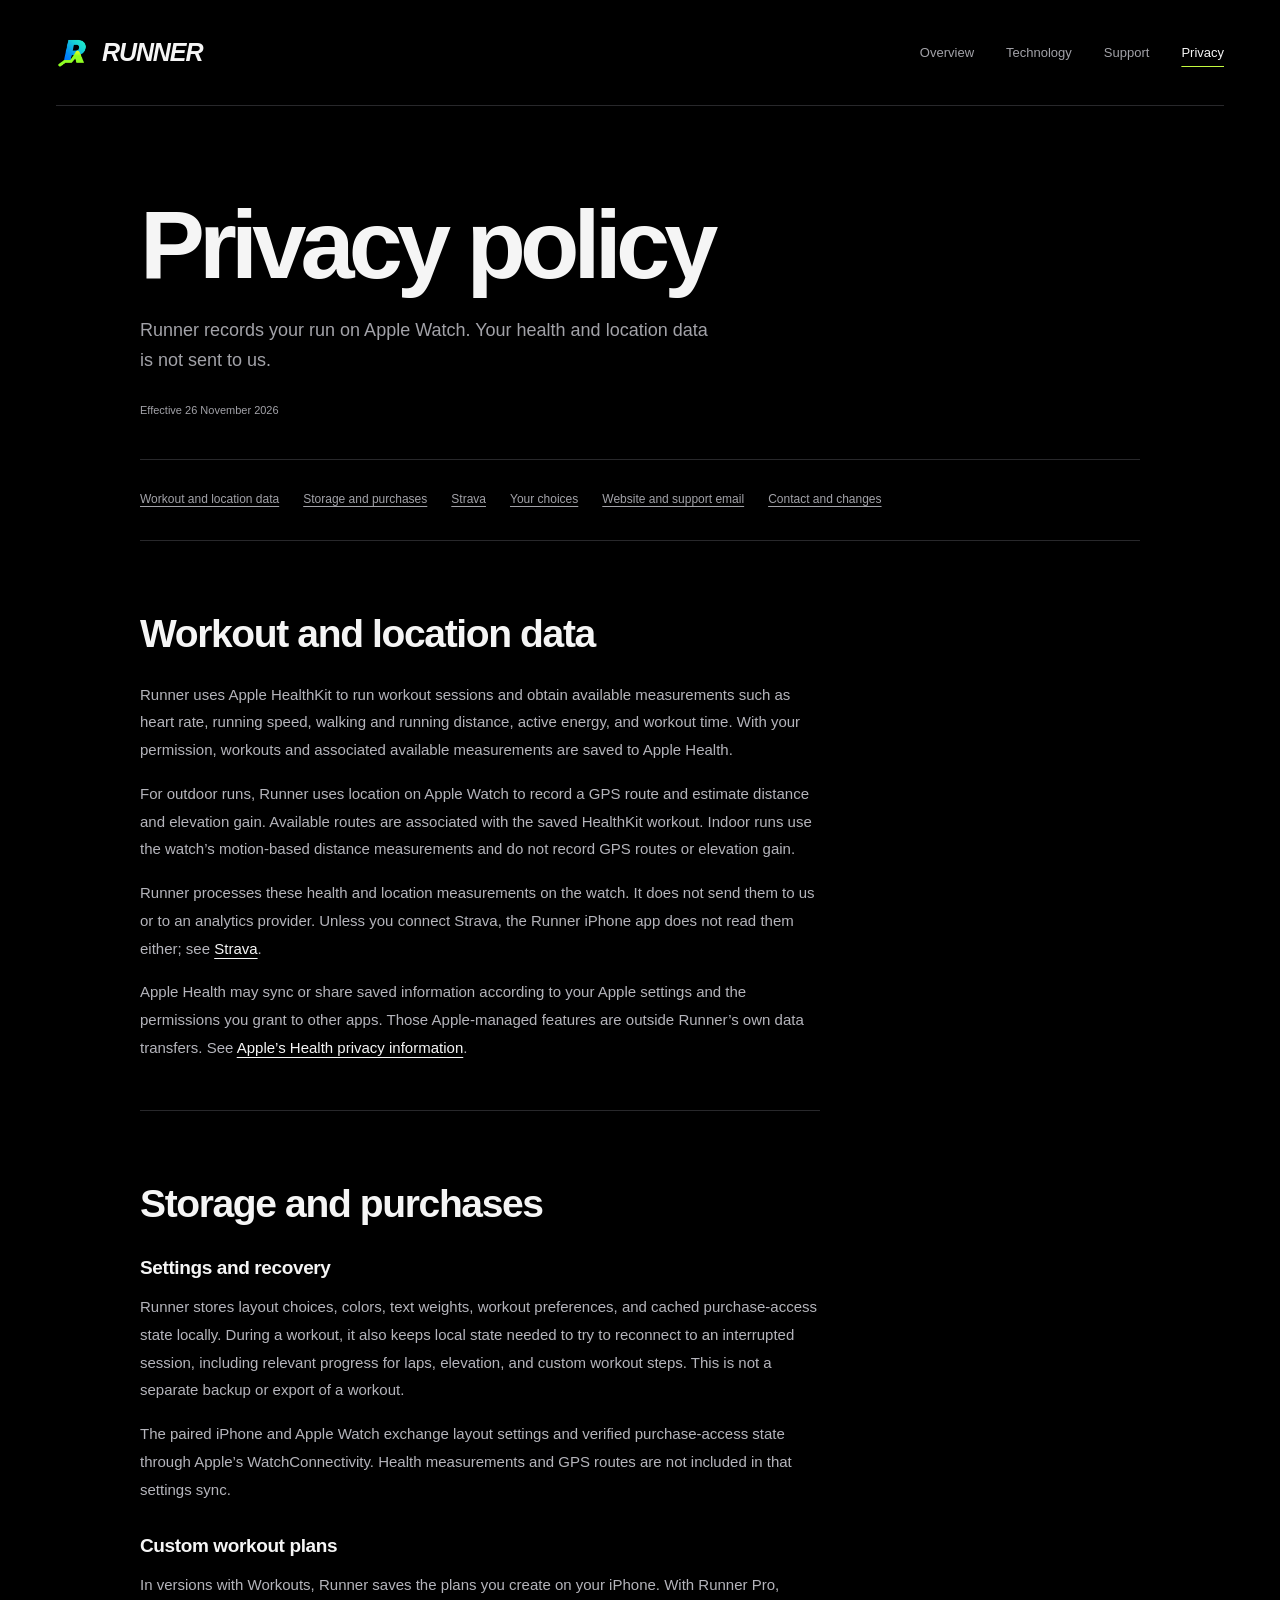
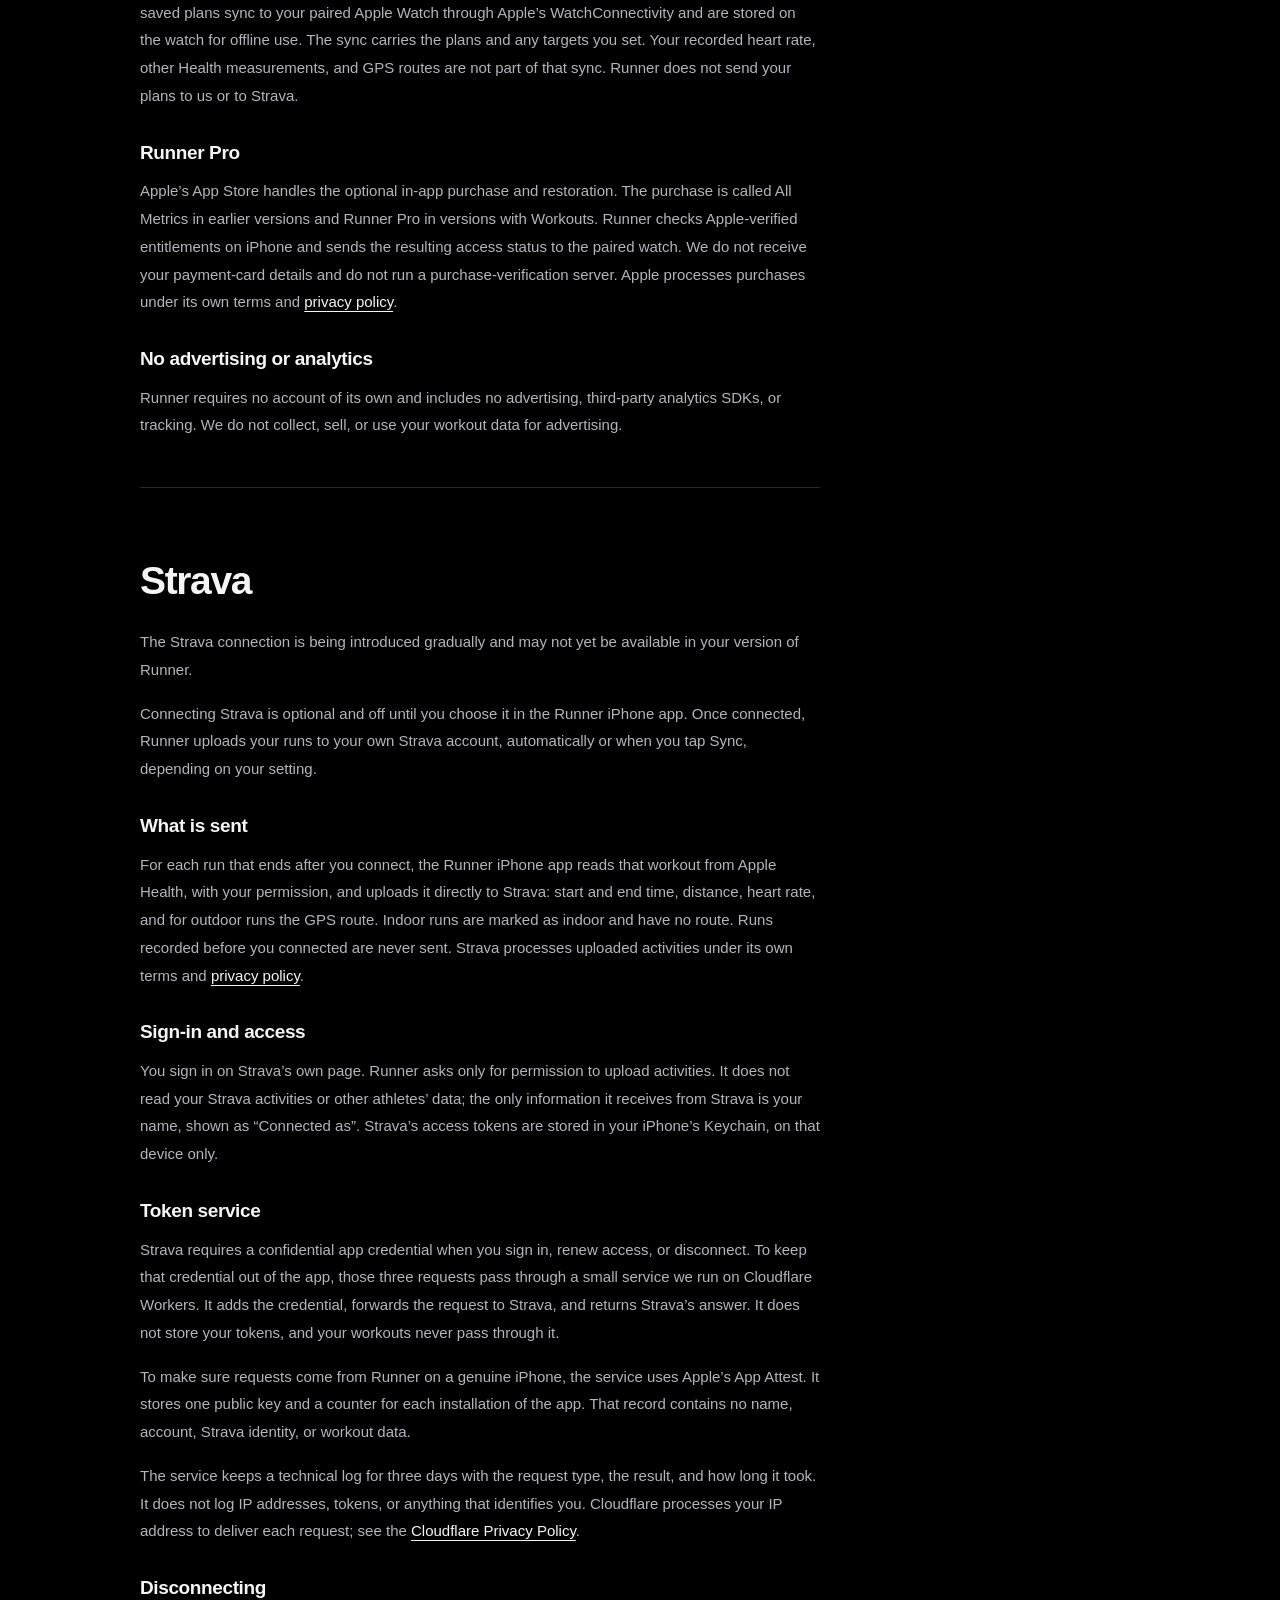
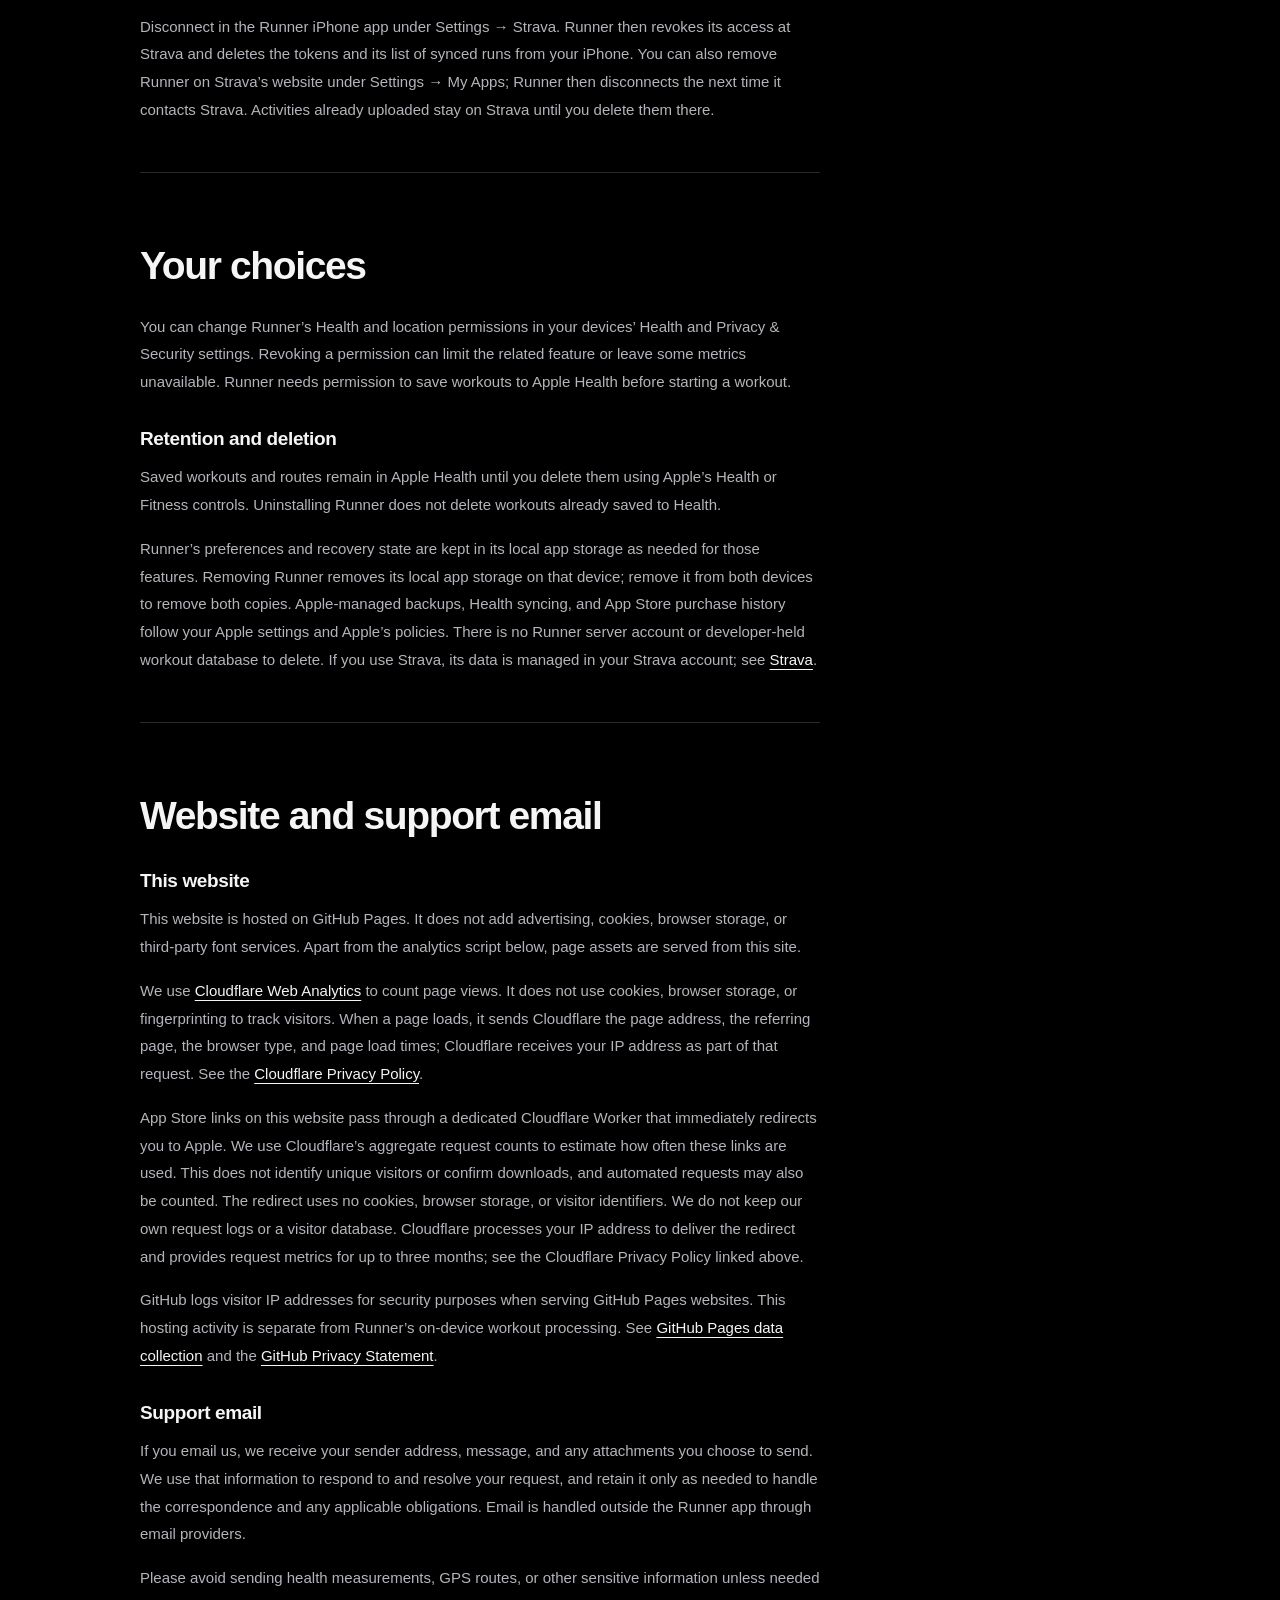
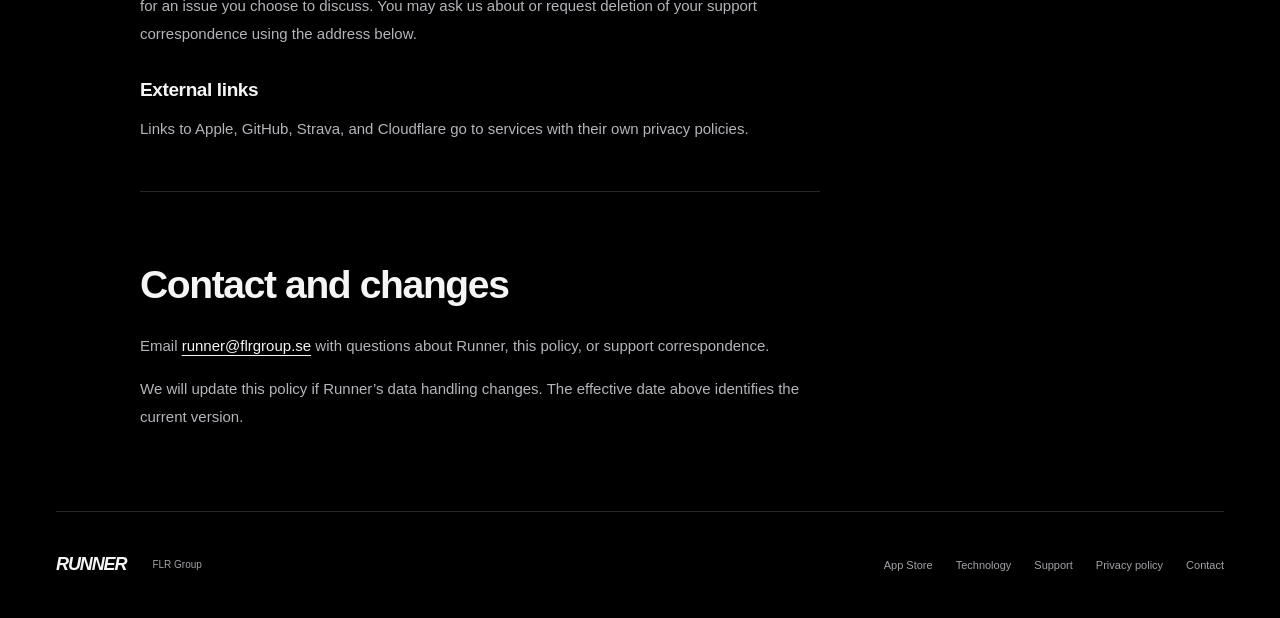
==== commit cc5d8cbd: "Publish Workouts preview ahead of the app release" ====
--- a/site/privacy/index.html
+++ b/site/privacy/index.html
@@ -29,15 +29,15 @@
   </header>
   <main id="main">
     <div class="document wrap">
-      <header class="document-header"><h1>Privacy policy</h1><p class="document-lead">Runner records your run on Apple Watch. Your health and location data is not sent to us.</p><p class="policy-date">Effective with the Workouts release</p></header>
+      <header class="document-header"><h1>Privacy policy</h1><p class="document-lead">Runner records your run on Apple Watch. Your health and location data is not sent to us.</p><p class="policy-date">Effective <time datetime="2026-11-26">26 November 2026</time></p></header>
       <nav class="document-toc" aria-label="Privacy policy contents"><a href="#workout-data">Workout and location data</a><a href="#device-data">Storage and purchases</a><a href="#strava">Strava</a><a href="#your-control">Your choices</a><a href="#website">Website and support email</a><a href="#contact">Contact and changes</a></nav>
       <div class="document-content">
         <section id="workout-data"><h2>Workout and location data</h2><p>Runner uses Apple HealthKit to run workout sessions and obtain available measurements such as heart rate, running speed, walking and running distance, active energy, and workout time. With your permission, workouts and associated available measurements are saved to Apple Health.</p><p>For outdoor runs, Runner uses location on Apple Watch to record a GPS route and estimate distance and elevation gain. Available routes are associated with the saved HealthKit workout. Indoor runs use the watch’s motion-based distance measurements and do not record GPS routes or elevation gain.</p><p>Runner processes these health and location measurements on the watch. It does not send them to us or to an analytics provider. Unless you connect Strava, the Runner iPhone app does not read them either; see <a href="#strava">Strava</a>.</p><p>Apple Health may sync or share saved information according to your Apple settings and the permissions you grant to other apps. Those Apple-managed features are outside Runner’s own data transfers. See <a href="https://www.apple.com/legal/privacy/data/en/health-app/">Apple’s Health privacy information</a>.</p></section>
         <section id="device-data">
           <h2>Storage and purchases</h2>
           <h3>Settings and recovery</h3><p>Runner stores layout choices, colors, text weights, workout preferences, and cached purchase-access state locally. During a workout, it also keeps local state needed to try to reconnect to an interrupted session, including relevant progress for laps, elevation, and custom workout steps. This is not a separate backup or export of a workout.</p><p>The paired iPhone and Apple Watch exchange layout settings and verified purchase-access state through Apple’s WatchConnectivity. Health measurements and GPS routes are not included in that settings sync.</p>
-          <h3>Custom workout plans</h3><p>Runner saves the plans you create on your iPhone. With Runner Pro, saved plans sync to your paired Apple Watch through Apple’s WatchConnectivity and are stored on the watch for offline use. The sync carries the plans and any targets you set. Your recorded heart rate, other Health measurements, and GPS routes are not part of that sync. Runner does not send your plans to us or to Strava.</p>
-          <h3>Runner Pro</h3><p>Apple’s App Store handles the optional Runner Pro purchase and restoration. Runner checks Apple-verified entitlements on iPhone and sends the resulting access status to the paired watch. We do not receive your payment-card details and do not run a purchase-verification server. Apple processes purchases under its own terms and <a href="https://www.apple.com/legal/privacy/">privacy policy</a>.</p>
+          <h3>Custom workout plans</h3><p>In versions with Workouts, Runner saves the plans you create on your iPhone. With Runner Pro, saved plans sync to your paired Apple Watch through Apple’s WatchConnectivity and are stored on the watch for offline use. The sync carries the plans and any targets you set. Your recorded heart rate, other Health measurements, and GPS routes are not part of that sync. Runner does not send your plans to us or to Strava.</p>
+          <h3>Runner Pro</h3><p>Apple’s App Store handles the optional in-app purchase and restoration. The purchase is called All Metrics in earlier versions and Runner Pro in versions with Workouts. Runner checks Apple-verified entitlements on iPhone and sends the resulting access status to the paired watch. We do not receive your payment-card details and do not run a purchase-verification server. Apple processes purchases under its own terms and <a href="https://www.apple.com/legal/privacy/">privacy policy</a>.</p>
           <h3>No advertising or analytics</h3><p>Runner requires no account of its own and includes no advertising, third-party analytics SDKs, or tracking. We do not collect, sell, or use your workout data for advertising.</p>
         </section>
         <section id="strava"><h2>Strava</h2><p>The Strava connection is being introduced gradually and may not yet be available in your version of Runner.</p><p>Connecting Strava is optional and off until you choose it in the Runner iPhone app. Once connected, Runner uploads your runs to your own Strava account, automatically or when you tap Sync, depending on your setting.</p><h3>What is sent</h3><p>For each run that ends after you connect, the Runner iPhone app reads that workout from Apple Health, with your permission, and uploads it directly to Strava: start and end time, distance, heart rate, and for outdoor runs the GPS route. Indoor runs are marked as indoor and have no route. Runs recorded before you connected are never sent. Strava processes uploaded activities under its own terms and <a href="https://www.strava.com/legal/privacy">privacy policy</a>.</p><h3>Sign-in and access</h3><p>You sign in on Strava’s own page. Runner asks only for permission to upload activities. It does not read your Strava activities or other athletes’ data; the only information it receives from Strava is your name, shown as “Connected as”. Strava’s access tokens are stored in your iPhone’s Keychain, on that device only.</p><h3>Token service</h3><p>Strava requires a confidential app credential when you sign in, renew access, or disconnect. To keep that credential out of the app, those three requests pass through a small service we run on Cloudflare Workers. It adds the credential, forwards the request to Strava, and returns Strava’s answer. It does not store your tokens, and your workouts never pass through it.</p><p>To make sure requests come from Runner on a genuine iPhone, the service uses Apple’s App Attest. It stores one public key and a counter for each installation of the app. That record contains no name, account, Strava identity, or workout data.</p><p>The service keeps a technical log for three days with the request type, the result, and how long it took. It does not log IP addresses, tokens, or anything that identifies you. Cloudflare processes your IP address to deliver each request; see the <a href="https://www.cloudflare.com/privacypolicy/">Cloudflare Privacy Policy</a>.</p><h3>Disconnecting</h3><p>Disconnect in the Runner iPhone app under Settings → Strava. Runner then revokes its access at Strava and deletes the tokens and its list of synced runs from your iPhone. You can also remove Runner on Strava’s website under Settings → My Apps; Runner then disconnects the next time it contacts Strava. Activities already uploaded stay on Strava until you delete them there.</p></section>
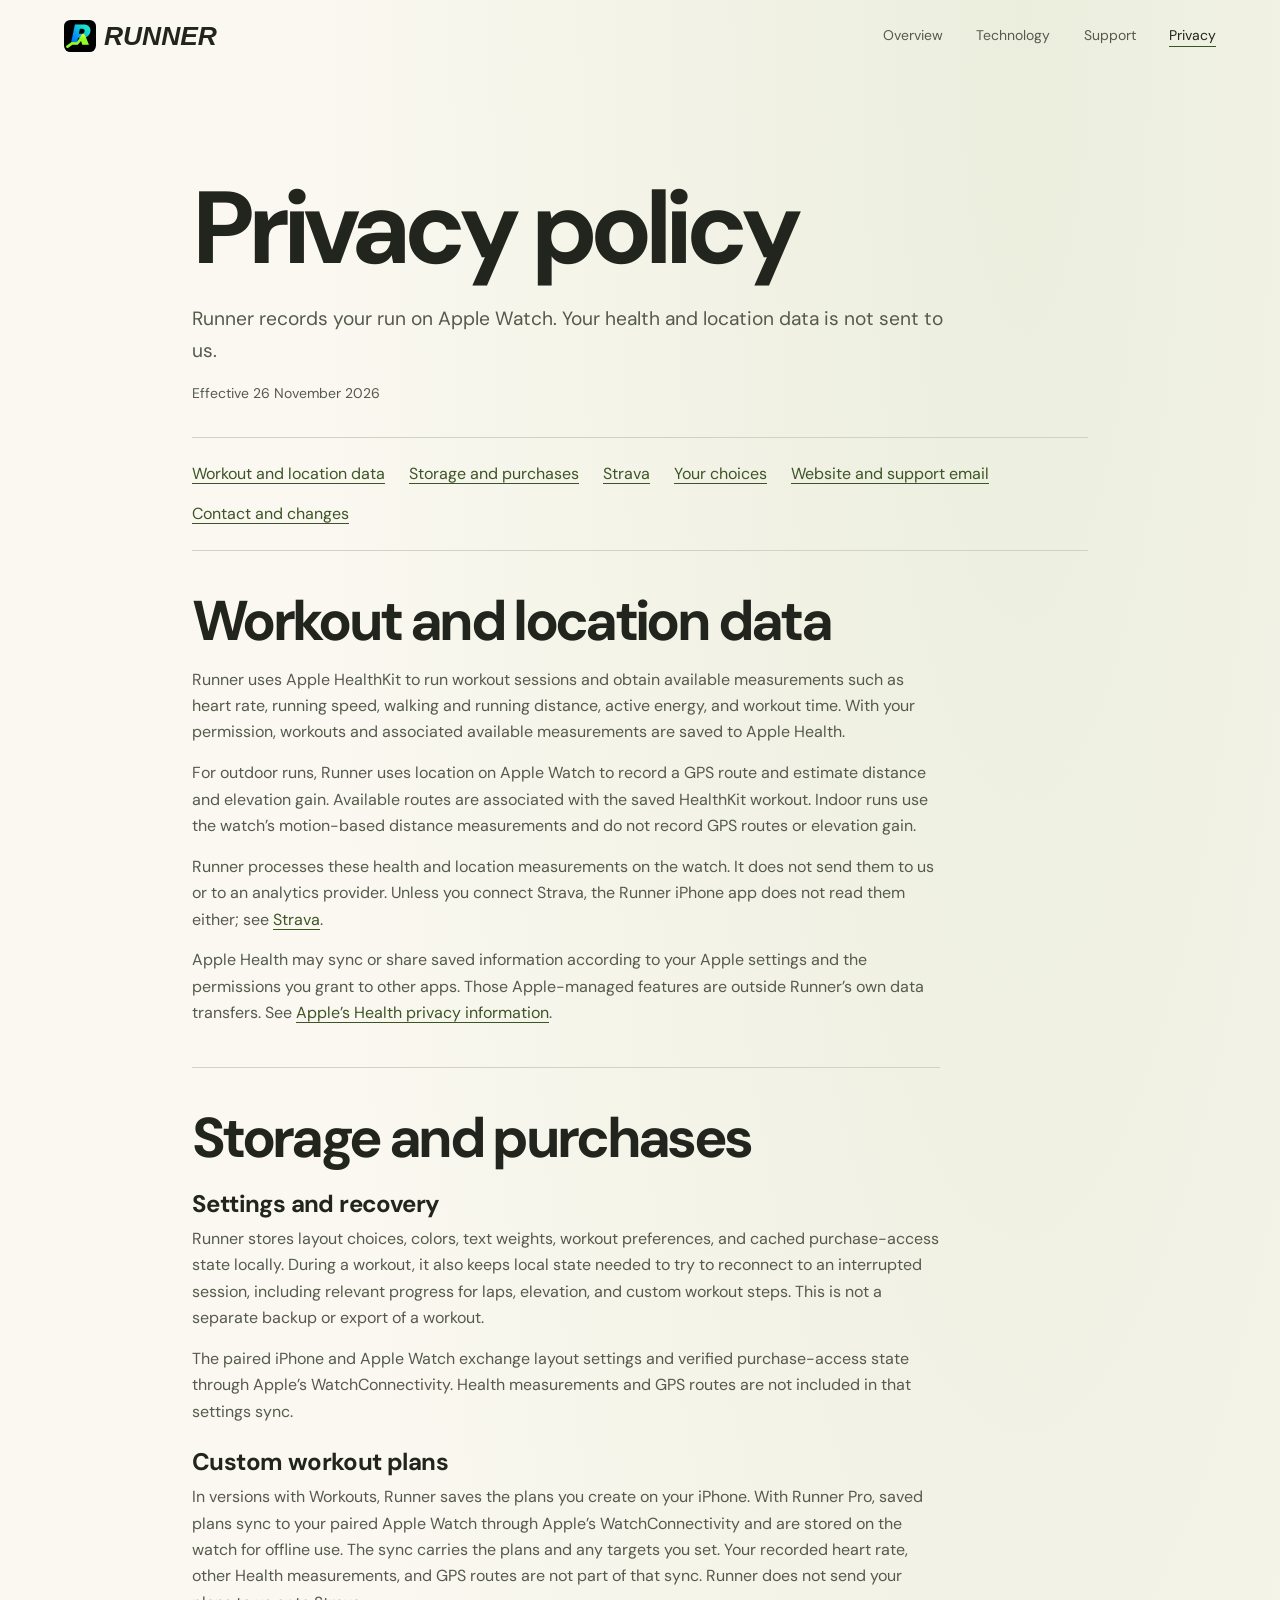
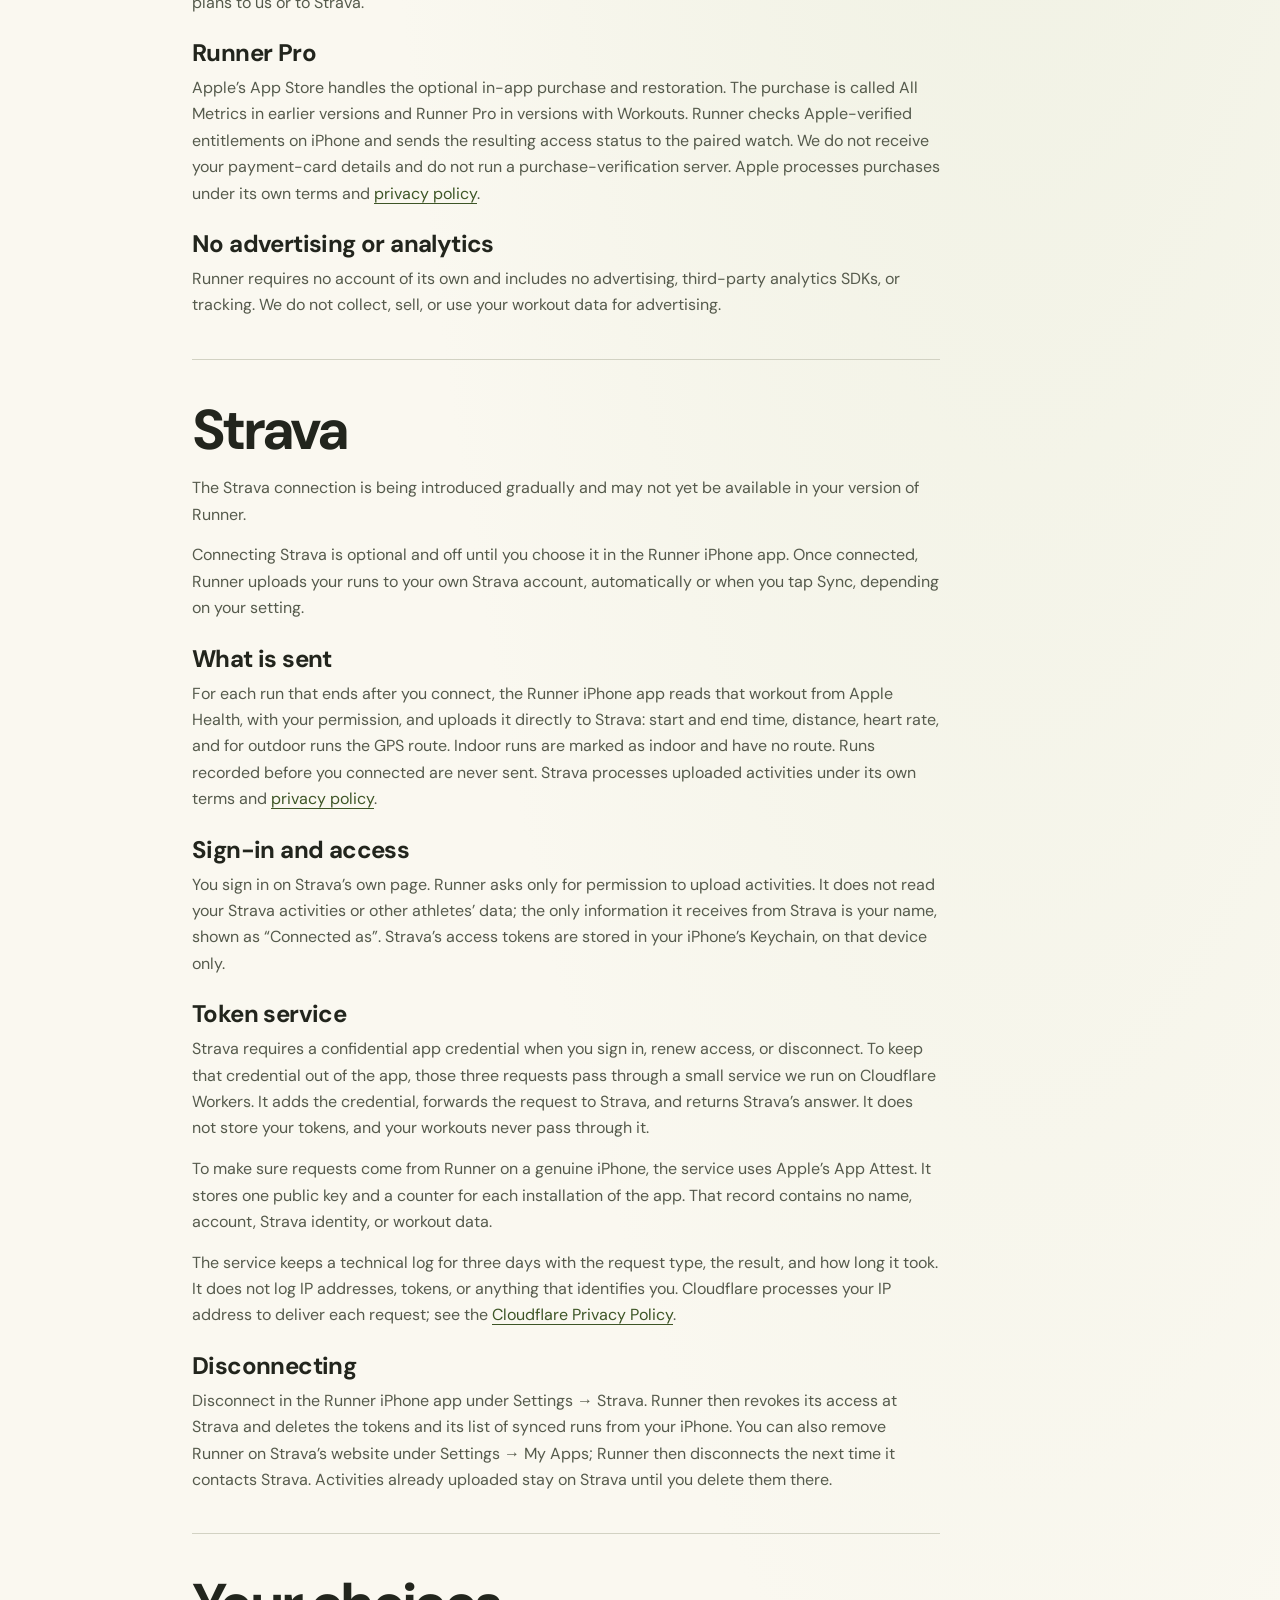
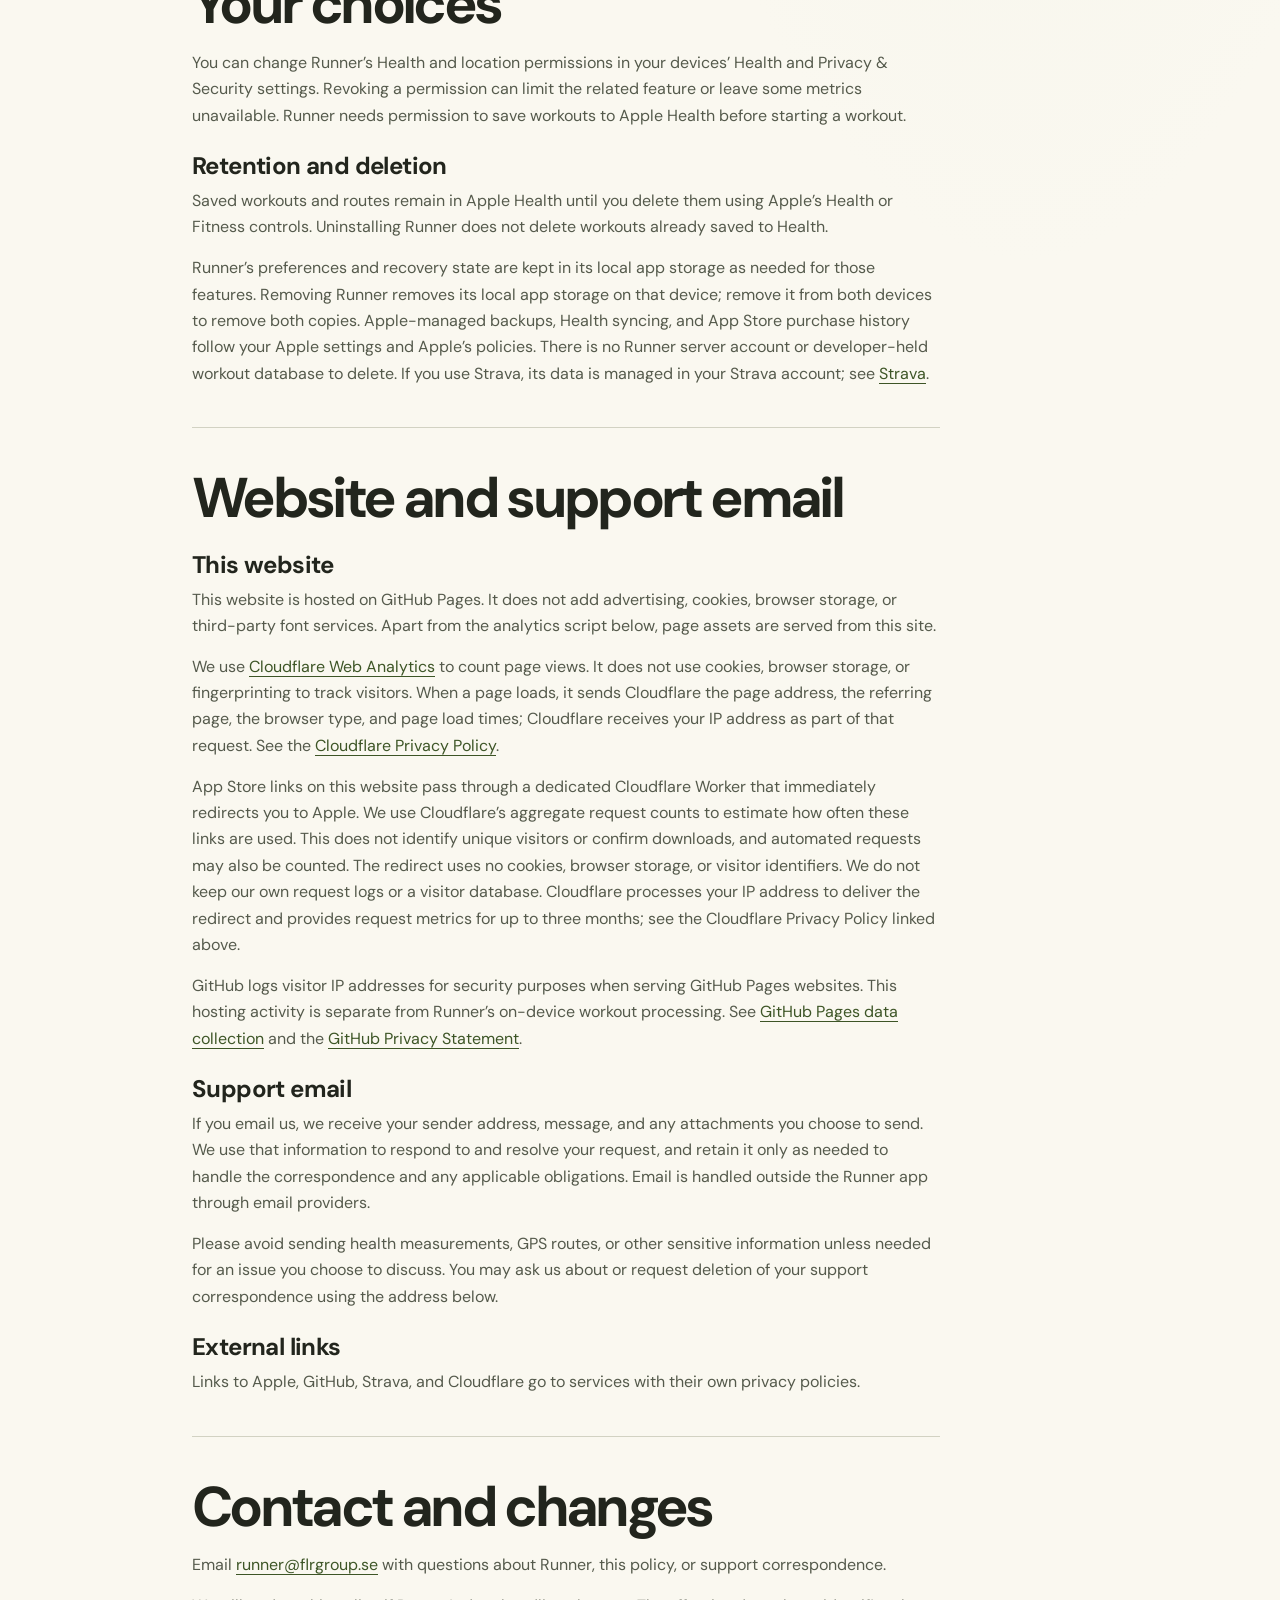
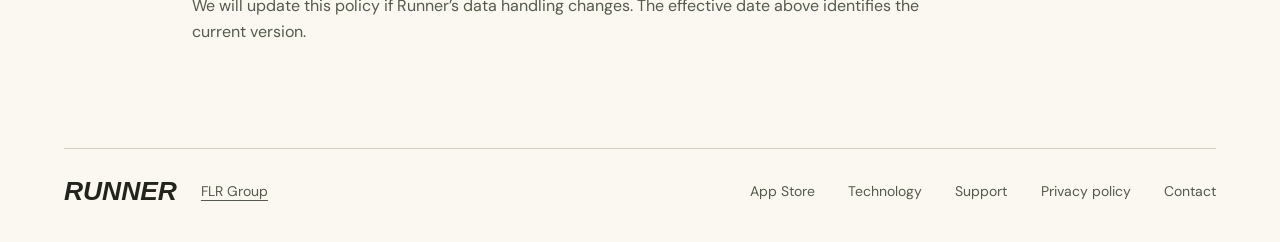
==== commit df64b09f: "Redesign Runner website" ====
--- a/site/privacy/index.html
+++ b/site/privacy/index.html
@@ -3,7 +3,7 @@
 <head>
   <meta charset="utf-8">
   <meta name="viewport" content="width=device-width, initial-scale=1">
-  <meta name="theme-color" content="#000000">
+  <meta name="theme-color" content="#faf8f0">
   <meta name="description" content="How Runner handles workout data, Apple Health, location, the optional Strava connection, purchases, and support. No accounts, advertising, or analytics in the app.">
   <title>Runner Privacy Policy</title>
   <link rel="canonical" href="https://runner.flrgroup.se/privacy/">
--- a/site/assets/style.css
+++ b/site/assets/style.css
@@ -1,260 +1,428 @@
+@font-face {
+  font-family: "DM Sans";
+  src: url("./fonts/dm-sans.woff2") format("woff2");
+  font-weight: 400 700;
+  font-display: swap;
+}
+
+@font-face {
+  font-family: "Barlow Condensed";
+  src: url("./fonts/barlow-condensed-800-italic.woff2") format("woff2");
+  font-style: italic;
+  font-weight: 800;
+  font-display: swap;
+}
+
 :root {
-  color-scheme: dark;
-  --black: #000;
-  --white: #f5f5f5;
-  --muted: #a2a2a8;
-  --line: #28282b;
-  --lime: #c4fa40;
-  --cyan: #32d5f4;
-  --pink: #ff5c85;
-  --yellow: #ffdf45;
-  font-family: -apple-system, BlinkMacSystemFont, "Helvetica Neue", Arial, sans-serif;
-  font-synthesis: none;
+  color-scheme: light;
+  --paper: #faf8f0;
+  --ink: #22251d;
+  --muted: #555a4c;
+  --line: #d2d2c3;
+  --green: #3d5526;
+  --lime: #e1fc96;
+  --cyan: #126372;
+  --pink: #8b334d;
+  --yellow: #775915;
+  --display: "Barlow Condensed", "Arial Narrow", sans-serif;
+  --gutter: clamp(1.25rem, 5vw, 5rem);
+  --section-space: clamp(3rem, 8vw, 7rem);
+  font-family: "DM Sans", "Trebuchet MS", sans-serif;
+  line-height: 1.65;
   text-rendering: optimizeLegibility;
-  -webkit-font-smoothing: antialiased;
-}
+}
+
 * { box-sizing: border-box; }
-html { scroll-behavior: smooth; scroll-padding-top: 2rem; }
-body { margin: 0; background: var(--black); color: var(--white); line-height: 1.65; }
-::selection { color: var(--black); background: var(--lime); }
+html { scroll-behavior: smooth; scroll-padding-top: 1.5rem; }
+body {
+  margin: 0;
+  color: var(--ink);
+  background: radial-gradient(ellipse at 80% 0, #ebeedd 0, transparent 44rem), var(--paper);
+}
+::selection { color: var(--ink); background: var(--lime); }
 a { color: inherit; text-underline-offset: .25em; }
-a:hover { color: var(--lime); }
-a:focus-visible { outline: 2px solid var(--lime); outline-offset: 6px; }
+a:hover { color: var(--green); }
+:where(a, summary):focus-visible { outline: 2px solid var(--green); outline-offset: 5px; }
 img { display: block; max-width: 100%; height: auto; }
 h1, h2, h3, p, figure { margin: 0; }
-h1, h2, h3 { line-height: 1.05; }
-em { font-style: italic; }
-.wrap { width: min(1240px, calc(100% - 112px)); margin-inline: auto; }
-.skip-link { position: absolute; z-index: 5; top: 8px; left: 12px; padding: 10px 20px; background: var(--lime); color: #000; transform: translateY(-150%); }
-.skip-link:focus { transform: none; color: #000; }
-.site-header { display: flex; align-items: center; justify-content: space-between; min-height: 106px; gap: 24px; border-bottom: 1px solid var(--line); }
-.brand { display: inline-flex; align-items: center; gap: 10px; text-decoration: none; }
-.brand span, .footer-brand { font-size: 25px; font-style: italic; font-weight: 900; letter-spacing: -1.1px; }
-.brand img { width: 36px; height: 36px; }
-.site-header nav { display: flex; gap: 32px; align-items: center; }
-.site-header nav a { font-size: 13px; padding-block: 12px; color: var(--muted); text-decoration: none; }
-.site-header nav a:hover, .site-header nav a[aria-current] { color: var(--white); }
-.site-header nav a[aria-current] { text-decoration: underline; text-decoration-color: var(--lime); text-underline-offset: 9px; }
-.hero { display: grid; grid-template-columns: 1.25fr .75fr; gap: 24px; padding-block: 64px 68px; align-items: center; }
-.hero h1 { font-size: clamp(56px, 7vw, 96px); letter-spacing: -.05em; font-weight: 850; line-height: .95; }
-.hero h1 em { color: var(--lime); }
-.hero-kicker { display: block; margin-bottom: 20px; color: var(--muted); font-size: 14px; font-weight: 600; font-style: normal; letter-spacing: 0; line-height: 1.4; }
-.hero-description { font-size: 17px; color: var(--muted); max-width: 400px; margin-top: 28px; line-height: 1.6; }
-.button { display: inline-flex; align-items: center; justify-content: space-between; gap: 32px; min-height: 50px; padding: 12px 22px; background: var(--lime); color: #000; font-size: 13px; font-weight: 750; text-decoration: none; border-radius: 3px; }
-.button:hover { background: #d4ff72; color: #000; }
-.button span { font-size: 20px; line-height: 1; font-weight: 400; }
-.app-store-badge { display: inline-block; margin-top: 28px; }
-.app-store-badge img { width: auto; height: 48px; }
-.app-store-badge:focus-visible { outline-offset: 4px; }
-.compatibility { margin-top: 16px; color: var(--muted); font-size: 12px; line-height: 1.7; }
-.product-figure { align-self: center; display: flex; flex-direction: column; align-items: center; padding-top: 12px; }
-.watch { position: relative; width: min(100%, 340px); aspect-ratio: 561 / 924; overflow: hidden; }
-.watch .watch-art { position: absolute; width: 534.75936%; max-width: none; height: auto; left: -217.29055%; top: -71.75325%; }
-.watch-screen { position: absolute; left: 9.1%; top: 21.75%; width: 76.65%; height: 56.49%; background: #000; border-radius: 25% / 21%; overflow: hidden; }
-.watch-screen img { position: absolute; left: .93%; top: .77%; width: 98.14%; height: 98.46%; object-fit: fill; border-radius: 24% / 20%; }
-/* Cycles the main metric like Double Tap: pace, avg pace, lap pace, alt gain, then pace with
-   heart rate zones, 4 s each. Each layer fades in over the one below and stays until the next is
-   opaque; the last fades back to pace. */
-.watch-screen-alt { opacity: 0; animation: screen-hold 20s ease-in-out infinite; }
-.watch-screen-alt:nth-child(2) { animation-delay: 4s; }
-.watch-screen-alt:nth-child(3) { animation-delay: 8s; }
-.watch-screen-alt:nth-child(4) { animation-delay: 12s; }
-.watch-screen-alt:nth-child(5) { animation-name: screen-last; animation-delay: 16s; }
-@keyframes screen-hold { 0% { opacity: 0; } 5%, 25% { opacity: 1; } 25.05%, 100% { opacity: 0; } }
-@keyframes screen-last { 0% { opacity: 0; } 5%, 20% { opacity: 1; } 25%, 100% { opacity: 0; } }
-.product-figure figcaption { margin-top: 16px; width: 100%; text-align: center; font-size: 11px; color: var(--muted); }
-.section-rule { border-top: 1px solid var(--line); padding-block: 64px; }
-h2 { font-size: clamp(28px, 3vw, 40px); letter-spacing: -.035em; font-weight: 750; line-height: 1.1; }
-.section-intro > p { color: var(--muted); margin-top: 16px; max-width: 380px; font-size: 15px; }
-.overview, .metrics-section { display: grid; grid-template-columns: 1fr 1fr; gap: 80px; }
-.gesture-detail { min-width: 0; }
-.metric-cycle { display: flex; align-items: center; gap: 16px; padding-block: 20px; border-block: 1px solid var(--line); color: var(--cyan); font-size: clamp(19px, 2.5vw, 31px); font-weight: 800; letter-spacing: -.03em; white-space: nowrap; }
-.cycle-arrow { color: var(--lime); font-size: 26px; font-weight: 400; }
-.gesture-detail > p { margin-top: 20px; color: var(--muted); font-size: 14px; }
-.gesture-detail > .gesture-note { margin-top: 12px; font-size: 12px; }
-/* Marks features that are announced but not yet released. */
-.soon-label { display: inline-block; padding: 3px 10px; border: 1px solid var(--lime); border-radius: 999px; color: var(--lime); font-size: 10px; font-weight: 700; letter-spacing: .13em; text-transform: uppercase; line-height: 1.5; }
-.section-intro .soon-label { margin-bottom: 16px; }
-h3 .soon-label { margin-left: 10px; vertical-align: middle; }
-.layout-notes > div { padding-block: 20px; border-top: 1px solid var(--line); }
-.layout-notes > div:first-child { padding-top: 0; border-top: 0; }
-.layout-notes > div:last-child { padding-bottom: 0; }
-.layout-notes h3 { font-size: 18px; font-weight: 650; letter-spacing: -.01em; margin-bottom: 8px; }
-.layout-notes p { color: var(--muted); font-size: 14px; }
-.workout-example figcaption { padding-bottom: 17px; border-bottom: 1px solid var(--line); color: var(--muted); font-size: 13px; }
-.workout-steps, .workout-steps ol { list-style: none; margin: 0; padding: 0; }
-.workout-steps > li { padding-block: 12px; border-bottom: 1px solid var(--line); }
-.workout-steps > li:first-child, .workout-steps ol li { display: flex; justify-content: space-between; align-items: baseline; gap: 16px; }
-.workout-steps { font-size: 14px; }
-.workout-steps strong { font-weight: 650; }
-.workout-steps ol { margin-top: 10px; padding-inline-start: 16px; border-inline-start: 1px solid var(--line); }
-.workout-steps ol li + li { margin-top: 8px; }
-.workout-steps small { margin-inline-start: 6px; color: var(--pink); font-size: 12px; }
-.workout-steps .yellow { font-variant-numeric: tabular-nums; white-space: nowrap; }
-.terrain-grid { display: grid; grid-template-columns: 1fr 1fr; gap: 80px; margin-top: 32px; }
-.terrain-grid article { border-top: 1px solid var(--line); padding-top: 20px; }
-.terrain-grid h3 { font-size: 18px; font-weight: 650; letter-spacing: -.01em; }
-.terrain-grid p { max-width: 430px; color: var(--muted); font-size: 14px; margin-top: 8px; }
-.terrain-footnote { color: var(--muted); font-size: 12px; margin-top: 24px; }
-.lime { color: var(--lime); } .cyan { color: var(--cyan); } .pink { color: var(--pink); } .yellow { color: var(--yellow); }
-.text-link { font-size: 13px; font-weight: 600; display: inline-flex; align-items: center; gap: 24px; min-height: 44px; margin-top: 17px; }
-.text-link span { color: var(--lime); font-size: 19px; font-weight: 400; }
-.metric-group-label { padding-bottom: 17px; border-bottom: 1px solid var(--line); }
-.metric-group-label h3 { color: var(--muted); font-size: 10px; letter-spacing: .13em; line-height: 1.5; }
-.metric-list ul { list-style: none; padding: 0; margin: 0; }
-.metric-list li { display: flex; flex-wrap: wrap; justify-content: space-between; align-items: baseline; gap: 4px 16px; padding-block: 12px; border-bottom: 1px solid var(--line); font-size: 14px; }
-.metric-list li small { color: var(--muted); font-size: 12px; }
-.premium-label { margin-top: 30px; }
-.premium-label h3 { color: var(--lime); }
-.privacy-callout { display: grid; grid-template-columns: 1fr 1fr; gap: 24px 80px; }
-.privacy-callout > div { max-width: 430px; color: var(--muted); font-size: 15px; }
-.privacy-callout .text-link { color: var(--white); }
-.site-footer { display: grid; grid-template-columns: auto 1fr auto; align-items: center; gap: 18px 26px; border-top: 1px solid var(--line); padding-block: 32px; }
-.footer-brand { font-size: 18px; text-decoration: none; }
-.site-footer p { font-size: 10px; color: var(--muted); }
-.site-footer p a { text-decoration: none; }
-.site-footer nav { display: flex; gap: 23px; }
-.site-footer nav a { font-size: 11px; color: var(--muted); text-decoration: none; padding-block: 12px; }
-.site-footer nav a:hover { color: var(--lime); }
-/* Support and policy use the same type and accents, with a reading column. */
-.document { max-width: 1000px; padding-block: 67px 80px; }
-.document-header h1, .not-found h1 { font-size: clamp(64px, 7.6vw, 100px); font-weight: 800; letter-spacing: -.06em; line-height: .98; margin-block: 24px; }
-.document-lead { color: var(--muted); font-size: 18px; max-width: 570px; line-height: 1.65; }
-.contact-link { display: inline-flex; gap: 25px; align-items: center; color: var(--lime); font-size: clamp(17px, 2.8vw, 25px); margin-top: 24px; min-height: 44px; }
-.contact-note, .policy-date { color: var(--muted); font-size: 11px; margin-top: 9px; }
-.policy-date { margin-top: 25px; }
-.document-toc { display: flex; flex-wrap: wrap; gap: 6px 24px; padding-block: 24px; margin-top: 40px; border-block: 1px solid var(--line); }
-.document-toc a { color: var(--muted); font-size: 12px; padding-block: 6px; }
-.document-toc a:hover { color: var(--lime); }
-.document-content { max-width: 680px; }
-.document-content section { padding-top: 55px; }
-.document-content section + section { border-top: 1px solid var(--line); margin-top: 48px; }
-.document-content h2 { font-size: clamp(28px, 4vw, 39px); margin-top: 17px; margin-bottom: 25px; }
-.document-content h3 { font-size: 19px; font-weight: 650; letter-spacing: -.02em; line-height: 1.35; margin-top: 30px; margin-bottom: 12px; }
-.document-content p { color: #b4b4bb; font-size: 15px; line-height: 1.85; overflow-wrap: anywhere; }
-.document-content p + p { margin-top: 16px; }
-.document-content strong { color: var(--white); font-weight: 600; }
-.document-content a { color: var(--white); }
-.document-content a:hover { color: var(--lime); }
-.not-found { padding-block: 100px; min-height: 65vh; }
-.not-found .button { margin-top: 28px; margin-right: 30px; }
-/* Technology: the diagram stays ordinary, readable HTML without JavaScript. */
-.visually-hidden { position: absolute; width: 1px; height: 1px; padding: 0; margin: -1px; overflow: hidden; clip-path: inset(50%); white-space: nowrap; border: 0; }
-.eyebrow { color: var(--muted); font-size: 10px; font-weight: 650; letter-spacing: .14em; line-height: 1.6; margin-bottom: 18px; }
-.technology-hero { padding-block: 74px 60px; }
-.technology-hero h1 { font-size: clamp(48px, 6.2vw, 84px); font-weight: 850; letter-spacing: -.05em; line-height: 1.02; }
-.technology-hero h1 em { color: var(--lime); }
-.technology-lead { max-width: 720px; color: #b4b4bb; font-size: 18px; margin-top: 28px; }
-.health-compatibility { display: flex; align-items: center; gap: 28px; margin-top: 30px; padding: 15px; }
-.health-compatibility img { width: 180px; height: auto; flex-shrink: 0; }
-.health-compatibility p { max-width: 280px; color: var(--muted); font-size: 12px; }
-.technology-section-heading { display: flex; justify-content: space-between; align-items: end; gap: 32px; margin-bottom: 40px; }
-.technology-section-heading > p { color: var(--muted); font-size: 13px; flex-shrink: 0; }
-.technology-section-heading h2 { max-width: 620px; }
+h1, h2, h3 { line-height: 1.06; }
+h2 { font-size: clamp(2.15rem, 4.9vw, 4.75rem); letter-spacing: -.065em; }
+h3 { font-size: clamp(1.16rem, 2vw, 1.5rem); letter-spacing: -.025em; }
+.wrap { width: min(77.5rem, calc(100% - var(--gutter) * 2)); margin-inline: auto; }
+.visually-hidden, .demo-choice {
+  position: absolute;
+  width: 1px;
+  height: 1px;
+  padding: 0;
+  margin: -1px;
+  overflow: hidden;
+  clip-path: inset(50%);
+  white-space: nowrap;
+  border: 0;
+}
+.skip-link {
+  position: absolute;
+  z-index: 5;
+  inset: .5rem auto auto .75rem;
+  padding: .6rem 1rem;
+  background: var(--lime);
+  color: var(--ink);
+  transform: translateY(-150%);
+}
+.skip-link:focus { transform: none; }
+
+.site-header {
+  display: flex;
+  align-items: center;
+  justify-content: space-between;
+  min-height: 4.5rem;
+  gap: .35rem 2rem;
+}
+.brand { display: inline-flex; align-items: center; gap: .5rem; text-decoration: none; }
+.brand img { width: 2rem; height: 2rem; border-radius: .4rem; }
+.brand span, .footer-brand {
+  font: italic 800 1.65rem/1 var(--display);
+  text-decoration: none;
+}
+.site-header nav, .site-footer nav { display: flex; align-items: center; flex-wrap: wrap; gap: 0 clamp(.8rem, 2.6vw, 2.3rem); }
+.site-header nav a, .site-footer nav a {
+  padding-block: .65rem;
+  color: var(--muted);
+  font-size: .875rem;
+  text-decoration: none;
+}
+.site-header nav a:hover, .site-header nav a[aria-current], .site-footer nav a:hover {
+  color: var(--ink);
+  text-decoration: underline;
+  text-decoration-color: var(--green);
+  text-underline-offset: .4em;
+}
+
+.hero {
+  position: relative;
+  isolation: isolate;
+  display: grid;
+  align-items: center;
+  min-height: max(36rem, calc(100svh - 4.5rem));
+  overflow: hidden;
+  color: var(--paper);
+  background: #242c23;
+}
+.hero-image, .hero::after { position: absolute; inset: 0; width: 100%; height: 100%; }
+.hero-image { z-index: -2; object-fit: cover; object-position: 65% 43%; }
+.hero::after {
+  content: "";
+  z-index: -1;
+  background: linear-gradient(90deg, rgb(19 24 18 / .90), rgb(19 24 18 / .67) 36%, rgb(19 24 18 / .12) 69%, transparent);
+}
+.hero-content { padding-block: 4.5rem; }
+.hero h1 {
+  width: fit-content;
+  padding-inline-end: .09em;
+  color: var(--lime);
+  font: italic 800 clamp(7rem, 15.5vw, 15rem)/.78 var(--display);
+  letter-spacing: -.038em;
+  text-transform: uppercase;
+  margin-inline-start: -.035em;
+}
+.hero-tagline {
+  margin-top: 1.5rem;
+  font-size: clamp(1.55rem, 3.15vw, 3rem);
+  font-weight: 700;
+  letter-spacing: -.05em;
+  line-height: 1.08;
+}
+.hero-description { max-width: 30ch; margin-top: .9rem; color: #f1f0e6; font-size: clamp(1rem, 1.6vw, 1.2rem); }
+.app-store-badge { display: inline-block; margin-top: 1.5rem; transition: transform 180ms ease; }
+.app-store-badge:hover { transform: translateY(-3px); }
+.app-store-badge img { width: auto; height: 3rem; }
+.hero .app-store-badge:focus-visible { outline-color: var(--lime); }
+
+.watch-section {
+  background: radial-gradient(ellipse at 72% 35%, #f5f5e9, transparent 58%), #e7ebdb;
+}
+.watch-layout {
+  display: grid;
+  grid-template-columns: 1fr 1fr;
+  align-items: center;
+  gap: clamp(2rem, 7vw, 7rem);
+  padding-block: var(--section-space);
+}
+.watch-copy p, .feature-section p { max-width: 49ch; margin-top: 1rem; color: var(--muted); }
+.watch-copy > div { margin-top: clamp(1.75rem, 4vw, 3.5rem); }
+.product-figure { text-align: center; }
+.watch-demo { position: relative; }
+.watch {
+  position: relative;
+  width: min(100%, 15rem);
+  aspect-ratio: 561 / 924;
+  margin-inline: auto;
+  overflow: hidden;
+  filter: drop-shadow(0 1rem 1rem rgb(36 42 26 / .21));
+}
+.watch .watch-art {
+  position: absolute;
+  width: 534.75936%;
+  max-width: none;
+  height: auto;
+  left: -217.29055%;
+  top: -71.75325%;
+}
+.watch-screen {
+  position: absolute;
+  left: 9.1%;
+  top: 21.75%;
+  width: 76.65%;
+  height: 56.49%;
+  background: #000;
+  border-radius: 25% / 21%;
+  overflow: hidden;
+}
+.watch-screen img {
+  position: absolute;
+  left: .93%;
+  top: .77%;
+  width: 98.14%;
+  height: 98.46%;
+  object-fit: fill;
+  border-radius: 24% / 20%;
+  visibility: hidden;
+  opacity: 0;
+  transition: opacity 220ms ease;
+}
+#demo-pace:checked ~ .watch .screen-pace,
+#demo-average:checked ~ .watch .screen-average,
+#demo-lap:checked ~ .watch .screen-lap,
+#demo-altitude:checked ~ .watch .screen-altitude,
+#demo-zones:checked ~ .watch .screen-zones { visibility: visible; opacity: 1; }
+
+.demo-labels {
+  display: flex;
+  flex-wrap: wrap;
+  justify-content: center;
+  gap: .125rem .8rem;
+  margin-top: .8rem;
+}
+.demo-labels label {
+  padding: .65rem .15rem;
+  border-bottom: 2px solid transparent;
+  color: var(--muted);
+  cursor: pointer;
+  font-size: .875rem;
+  font-weight: 700;
+  transition: border-color 180ms ease, color 180ms ease;
+}
+.demo-labels label:hover { color: var(--green); border-color: var(--line); }
+#demo-pace:checked ~ .demo-labels [for="demo-pace"],
+#demo-average:checked ~ .demo-labels [for="demo-average"],
+#demo-lap:checked ~ .demo-labels [for="demo-lap"],
+#demo-altitude:checked ~ .demo-labels [for="demo-altitude"],
+#demo-zones:checked ~ .demo-labels [for="demo-zones"] { border-color: var(--green); color: var(--green); }
+#demo-pace:focus-visible ~ .demo-labels [for="demo-pace"],
+#demo-average:focus-visible ~ .demo-labels [for="demo-average"],
+#demo-lap:focus-visible ~ .demo-labels [for="demo-lap"],
+#demo-altitude:focus-visible ~ .demo-labels [for="demo-altitude"],
+#demo-zones:focus-visible ~ .demo-labels [for="demo-zones"] { outline: 2px solid var(--green); outline-offset: 2px; }
+.product-figure figcaption { margin-top: .6rem; color: var(--muted); font-size: .8125rem; }
+
+.feature-section, .overview, .privacy-callout {
+  display: grid;
+  grid-template-columns: 1fr 1fr;
+  align-items: start;
+  gap: 1.5rem clamp(2rem, 8vw, 8rem);
+}
+.feature-section, .section-rule { padding-block: var(--section-space); }
+.section-rule { border-top: 1px solid var(--line); }
+.watch-section + .section-rule { border-top: 0; }
+.feature-content > :first-child { margin-top: 0; }
+.training-section { background: linear-gradient(105deg, #e8ecdb, #eff0e3); }
+.training-details > div + div, .layout-notes > div + div {
+  margin-top: 1.5rem;
+  padding-top: 1.5rem;
+  border-top: 1px solid var(--line);
+}
+.text-link, .contact-link {
+  display: inline-block;
+  width: fit-content;
+  margin-top: .55rem;
+  padding-block: .55rem;
+  color: var(--green);
+  text-decoration: underline;
+  text-decoration-thickness: 1px;
+  font-weight: 700;
+  transition: text-underline-offset 180ms ease;
+}
+.text-link:hover, .contact-link:hover { text-underline-offset: .4em; }
+.compatibility, .feature-section .compatibility { margin-top: 1.75rem; font-size: .875rem; }
+
+.site-footer {
+  display: grid;
+  grid-template-columns: auto 1fr auto;
+  align-items: center;
+  gap: 1rem 1.5rem;
+  padding-block: 1.5rem 2rem;
+  border-top: 1px solid var(--line);
+}
+.site-footer p { color: var(--muted); font-size: .875rem; }
+.site-footer nav a { padding-block: .45rem; }
+
+.document, .not-found { min-height: 65vh; padding-block: var(--section-space); }
+.document { max-width: 56rem; }
+.document-header h1, .not-found h1, .technology-hero h1 {
+  font-size: clamp(3.1rem, 8vw, 7.5rem);
+  letter-spacing: -.07em;
+}
+.document-lead, .technology-lead {
+  max-width: 59ch;
+  margin-top: 1.25rem;
+  color: var(--muted);
+  font-size: clamp(1rem, 2vw, 1.2rem);
+}
+.contact-link { margin-top: 1rem; font-size: clamp(1rem, 4vw, 1.45rem); overflow-wrap: anywhere; }
+.contact-note, .policy-date { color: var(--muted); font-size: .875rem; }
+.policy-date { margin-top: 1rem; }
+.document-toc {
+  display: flex;
+  flex-wrap: wrap;
+  gap: .25rem 1.5rem;
+  padding-block: 1.125rem;
+  margin-top: 2rem;
+  border-block: 1px solid var(--line);
+}
+.document-toc a { color: var(--green); padding-block: .3rem; }
+.document-content { max-width: 68ch; }
+.document-content section { padding-top: 2.5rem; }
+.document-content section + section { margin-top: 2.5rem; border-top: 1px solid var(--line); }
+.document-content h2, .technology-section-heading h2, .technology-cta h2 { font-size: clamp(2rem, 4.6vw, 3.5rem); }
+.document-content h2 { margin-bottom: 1rem; }
+.document-content h3 { margin-top: 1.5rem; margin-bottom: .6rem; }
+.document-content p, .document-content li { color: var(--muted); overflow-wrap: anywhere; }
+.document-content p + p { margin-top: .9rem; }
+.document-content strong { color: var(--ink); }
+.document-content a { color: var(--green); }
+.soon-label { display: inline-block; margin-inline-start: .5rem; color: var(--green); font-size: .875rem; font-weight: 700; }
+.button {
+  display: inline-block;
+  margin-right: 1rem;
+  margin-top: 1.5rem;
+  padding: .65rem 1.25rem;
+  background: var(--green);
+  color: var(--paper);
+  font-weight: 700;
+  text-decoration: none;
+}
+.button:hover { background: var(--ink); color: var(--paper); }
+
+.technology-hero { padding-block: var(--section-space); }
+.technology-hero h1 em { color: var(--green); font-style: normal; }
+.eyebrow { margin-bottom: .75rem; color: var(--green); font-size: .875rem; font-weight: 700; letter-spacing: .06em; }
+.health-compatibility { display: flex; align-items: center; gap: 1.75rem; margin-top: 1.5rem; }
+.health-compatibility img { width: 11.25rem; flex-shrink: 0; }
+.health-compatibility p { max-width: 36ch; color: var(--muted); font-size: .875rem; }
+.technology-section-heading { margin-bottom: 2.5rem; }
+.technology-section-heading > p, .section-intro > p, .layout-notes p { color: var(--muted); margin-top: .75rem; }
+.section-intro > .eyebrow { color: var(--green); margin-top: 0; }
+.lime { color: var(--green); }
+.cyan { color: var(--cyan); }
+.pink { color: var(--pink); }
+.yellow { color: var(--yellow); }
+
+/* Technology diagram and metric sources. */
 .flow-stages, .flow-apis { list-style: none; padding: 0; margin: 0; }
 .flow-stages { display: grid; grid-template-columns: .95fr 1.5fr 1.05fr 1fr; align-items: center; gap: 40px; }
 .flow-stages > li, .flow-apis > li { min-width: 0; position: relative; }
-.flow-node { border: 1px solid var(--line); padding: 24px 20px; background: #090909; }
-.tech-icon { display: block; width: 42px; height: 42px; margin-bottom: 25px; }
-.flow-node .flow-label { font-size: 9px; font-weight: 650; letter-spacing: .09em; color: var(--muted); margin-bottom: 12px; }
+.flow-node { border-top: 1px solid var(--line); padding: 20px 0; }
+.tech-icon { display: block; width: 42px; height: 36px; margin-bottom: 12px; }
+.flow-node .flow-label { font-size: .8125rem; font-weight: 650; letter-spacing: .09em; color: var(--muted); margin-bottom: 12px; }
 .flow-node h3 { font-size: 21px; font-weight: 700; letter-spacing: -.025em; line-height: 1.2; margin-bottom: 12px; }
-.flow-node > p { color: #b4b4bb; font-size: 13px; line-height: 1.7; }
-.flow-node > .flow-api-name { color: var(--muted); font-size: 10px; margin-top: 16px; overflow-wrap: anywhere; }
-.flow-node > .flow-node-note { color: var(--muted); font-size: 11px; margin-top: 16px; }
-.flow-runner { border-color: #607826; }
+.flow-node > p { color: var(--muted); font-size: .9375rem; line-height: 1.7; }
+.flow-node > .flow-api-name { color: var(--muted); font-size: .8125rem; margin-top: 16px; overflow-wrap: anywhere; }
+.flow-node > .flow-node-note { color: var(--muted); font-size: .875rem; margin-top: 16px; }
+.flow-runner { border-color: var(--green); }
 .flow-apis { display: grid; gap: 16px; grid-auto-rows: 1fr; }
 .flow-healthkit { border-top-color: var(--pink); }
 .flow-location { border-top-color: var(--cyan); }
 /* Branch rails link both APIs to the sensor and display stages. */
-.flow-branches::before, .flow-branches::after { content: ""; position: absolute; top: calc(25% - 4px); bottom: calc(25% - 4px); width: 20px; border-block: 1px solid #555; }
-.flow-branches::before { left: -20px; border-left: 1px solid #555; }
-.flow-branches::after { right: -20px; border-right: 1px solid #555; }
+.flow-branches::before, .flow-branches::after { content: ""; position: absolute; top: calc(25% - 4px); bottom: calc(25% - 4px); width: 20px; border-block: 1px solid var(--line); }
+.flow-branches::before { left: -20px; border-left: 1px solid var(--line); }
+.flow-branches::after { right: -20px; border-right: 1px solid var(--line); }
 .flow-watch::after, .flow-runner::after { content: "→"; position: absolute; top: calc(50% - 16px); right: -40px; width: 40px; text-align: center; color: var(--muted); font-size: 22px; line-height: 32px; }
 .flow-watch::after { width: 20px; right: -20px; }
-.flow-runner::before { content: ""; position: absolute; width: 20px; height: 1px; left: -20px; top: 50%; background: #555; }
-.workout-flow figcaption { max-width: 720px; margin-top: 28px; font-size: 12px; color: var(--muted); }
-.metric-sources { width: 100%; border-collapse: collapse; text-align: left; font-size: 14px; }
+.flow-runner::before { content: ""; position: absolute; width: 20px; height: 1px; left: -20px; top: 50%; background: var(--line); }
+.workout-flow figcaption { max-width: 720px; margin-top: 28px; font-size: .875rem; color: var(--muted); }
+.metric-sources { width: 100%; border-collapse: collapse; text-align: left; font-size: 1rem; }
 .metric-sources th, .metric-sources td { padding: 22px 0; border-bottom: 1px solid var(--line); vertical-align: top; }
-.metric-sources thead th { color: var(--muted); font-size: 10px; font-weight: 600; letter-spacing: .1em; text-transform: uppercase; padding-top: 0; }
+.metric-sources thead th { color: var(--muted); font-size: .8125rem; font-weight: 600; letter-spacing: .1em; text-transform: uppercase; padding-top: 0; }
 .metric-sources tbody th { width: 34%; padding-right: 32px; font-weight: 600; }
-.metric-sources tbody th > span { display: block; font-size: 10px; font-weight: 600; letter-spacing: .04em; margin-top: 6px; }
+.metric-sources tbody th > span { display: block; font-size: .8125rem; font-weight: 600; letter-spacing: .04em; margin-top: 6px; }
 .source-separator { color: var(--muted); }
-.metric-sources td { color: #b4b4bb; max-width: 640px; }
-.technology-note { color: var(--muted); font-size: 12px; margin-top: 22px; }
-.technology-note a { color: var(--white); }
+.metric-sources td { color: var(--muted); max-width: 640px; }
+.technology-note { color: var(--muted); font-size: .875rem; margin-top: 22px; }
+.technology-note a { color: var(--ink); }
 .technology-cta { display: flex; align-items: center; justify-content: space-between; gap: 24px; }
-.technology-cta p { margin-top: 16px; color: var(--muted); font-size: 14px; }
+.technology-cta p { margin-top: 16px; color: var(--muted); font-size: 1rem; }
 .technology-cta .app-store-badge { margin: 0; flex-shrink: 0; }
-.technology-references { padding-bottom: 40px; font-size: 11px; color: var(--muted); }
-.technology-references p + p { margin-top: 16px; font-size: 10px; max-width: 760px; }
-.technology-summary .section-intro > p { max-width: 430px; }
+.technology-references { padding-bottom: 40px; font-size: .875rem; color: var(--muted); }
+.technology-references p + p { margin-top: 16px; font-size: .8125rem; max-width: 760px; }
 @media (max-width: 1100px) {
   .technology-section-heading { display: block; }
   .technology-section-heading > p { margin-top: 18px; }
   .flow-stages { grid-template-columns: 1fr; gap: 40px; }
-  .flow-node { padding: 26px; }
   .flow-apis { grid-template-columns: 1fr 1fr; }
-  .flow-branches::before, .flow-branches::after { left: calc(25% - 4px); right: calc(25% - 4px); width: auto; height: 20px; border: 1px solid #555; }
+  .flow-branches::before, .flow-branches::after { left: calc(25% - 4px); right: calc(25% - 4px); width: auto; height: 20px; border: 1px solid var(--line); }
   .flow-branches::before { top: -20px; bottom: auto; border-bottom: 0; }
   .flow-branches::after { bottom: -20px; top: auto; border-top: 0; }
   .flow-watch::after, .flow-runner::after { content: "↓"; top: auto; bottom: -40px; right: auto; left: calc(50% - 16px); width: 32px; height: 40px; line-height: 40px; }
   .flow-watch::after { bottom: -20px; height: 20px; line-height: 20px; }
   .flow-runner::before { width: 1px; height: 20px; left: 50%; top: -20px; }
 }
-@media (min-width: 1500px) { .hero { min-height: 790px; } .watch { width: 370px; } }
-@media (max-width: 1000px) {
-  .wrap { width: calc(100% - 64px); }
-  .hero { grid-template-columns: 1.1fr .9fr; padding-top: 50px; }
-  .watch { width: min(100%, 300px); }
-  .overview, .metrics-section, .privacy-callout, .terrain-grid { column-gap: 48px; }
+@media (max-width: 850px) {
   .site-footer { grid-template-columns: auto 1fr; }
   .site-footer nav { grid-column: 1 / -1; }
 }
+
 @media (max-width: 650px) {
-  .wrap { width: calc(100% - 40px); }
-  .site-header { min-height: 84px; gap: 8px; flex-direction: column; align-items: start; padding-top: 18px; padding-bottom: 6px; }
-  .brand { gap: 5px; }
-  .brand span { font-size: 20px; }
-  .brand img { width: 28px; height: 28px; }
-  .site-header nav { gap: 24px; flex-wrap: wrap; }
-  .site-header nav a { font-size: 11px; }
-  .hero { grid-template-columns: 1fr; padding-block: 43px 45px; gap: 35px; }
-  .hero h1 { font-size: clamp(52px, 14vw, 72px); }
-  .hero-description { margin-top: 20px; font-size: 16px; }
-  .app-store-badge { margin-top: 20px; }
-  .product-figure { padding-top: 0; }
-  .watch { width: 260px; }
-  .section-rule { padding-block: 44px; }
-  .overview, .metrics-section, .privacy-callout { grid-template-columns: 1fr; gap: 24px; }
-  h2 { font-size: 30px; }
-  .terrain-grid { grid-template-columns: 1fr; gap: 24px; margin-top: 24px; }
-  .terrain-grid p { max-width: 440px; }
-  .site-footer { padding-block: 27px; gap: 14px 20px; }
-  .site-footer p { text-align: right; }
-  .site-footer nav { gap: 8px 24px; flex-wrap: wrap; }
-  .document { padding-top: 43px; padding-bottom: 55px; }
-  .document-header h1 { font-size: clamp(60px, 15vw, 82px); }
-  .document-lead { font-size: 16px; }
-  .document-toc { margin-top: 30px; padding-block: 16px; gap: 4px 21px; }
-  .document-content section { padding-top: 38px; }
-  .document-content section + section { margin-top: 36px; }
-  .document-content h2 { font-size: 33px; }
-  .not-found { padding-block: 60px; }
-  .technology-hero { padding-block: 44px; }
-  .technology-hero h1 { font-size: clamp(38px, 8.8vw, 57px); }
-  .technology-lead { font-size: 16px; margin-top: 24px; }
-  .health-compatibility { flex-direction: column; align-items: start; gap: 26px; margin-top: 20px; }
-  .health-compatibility p { max-width: 310px; }
-  .technology-section-heading { margin-bottom: 32px; }
+  .site-header { padding-top: .75rem; align-items: start; flex-direction: column; justify-content: center; }
+  .site-header nav a { padding-block: .5rem .65rem; }
+  .hero { align-items: end; min-height: max(32rem, calc(100svh - 5.25rem)); }
+  .hero-image { object-position: 90% center; }
+  .hero::after {
+    background: linear-gradient(0deg, rgb(19 24 18 / .97), rgb(19 24 18 / .78) 29%, rgb(19 24 18 / .07) 76%);
+  }
+  .hero-content { padding-block: 8rem 2.4rem; }
+  .hero h1 { font-size: clamp(5.2rem, 22vw, 8.5rem); }
+  .hero-tagline { margin-top: .85rem; }
+  .hero-description { margin-top: .55rem; }
+  .watch-layout, .feature-section, .overview, .privacy-callout { grid-template-columns: 1fr; }
+  .watch { width: min(100%, 12rem); }
+  .health-compatibility { align-items: start; flex-direction: column; }
   .flow-apis { grid-template-columns: 1fr; grid-auto-rows: auto; }
-  .flow-branches { border-left: 1px solid #555; padding-left: 20px; }
+  .flow-branches { border-left: 1px solid var(--line); padding-left: 20px; }
   .flow-branches::before, .flow-branches::after { left: -1px; right: auto; width: calc(50% + 1px); height: 20px; border: 0; }
-  .flow-branches::before { border-top: 1px solid #555; border-left: 1px solid #555; }
-  .flow-branches::after { border-bottom: 1px solid #555; border-left: 1px solid #555; }
-  .flow-node { padding: 24px; }
-  .metric-sources { font-size: 13px; }
-  .metric-sources tbody th { width: 35%; padding-right: 18px; }
-  .metric-sources th, .metric-sources td { padding-block: 18px; }
+  .flow-branches::before { border-top: 1px solid var(--line); border-left: 1px solid var(--line); }
+  .flow-branches::after { border-bottom: 1px solid var(--line); border-left: 1px solid var(--line); }
+  .metric-sources { font-size: .9375rem; }
+  .metric-sources tbody th { width: 35%; padding-right: .75rem; }
+  .metric-sources th, .metric-sources td { padding-block: 1rem; }
   .technology-cta { align-items: start; flex-direction: column; }
 }
-@media (prefers-reduced-motion: reduce) { html { scroll-behavior: auto; } .watch-screen-alt { display: none; } }
+
+@media (prefers-reduced-motion: no-preference) {
+  .hero-image { animation: settle .95s ease-out both; }
+  .hero-content { animation: arrive .55s .1s ease-out both; }
+}
+
+@keyframes settle {
+  from { transform: scale(1.035); }
+  to { transform: scale(1); }
+}
+@keyframes arrive {
+  from { opacity: 0; transform: translateY(.75rem); }
+  to { opacity: 1; transform: translateY(0); }
+}
+
+@media (prefers-reduced-motion: reduce) {
+  html { scroll-behavior: auto; }
+  .app-store-badge, .watch-screen img, .demo-labels label, .text-link, .contact-link { transition: none; }
+  .app-store-badge:hover { transform: none; }
+}
